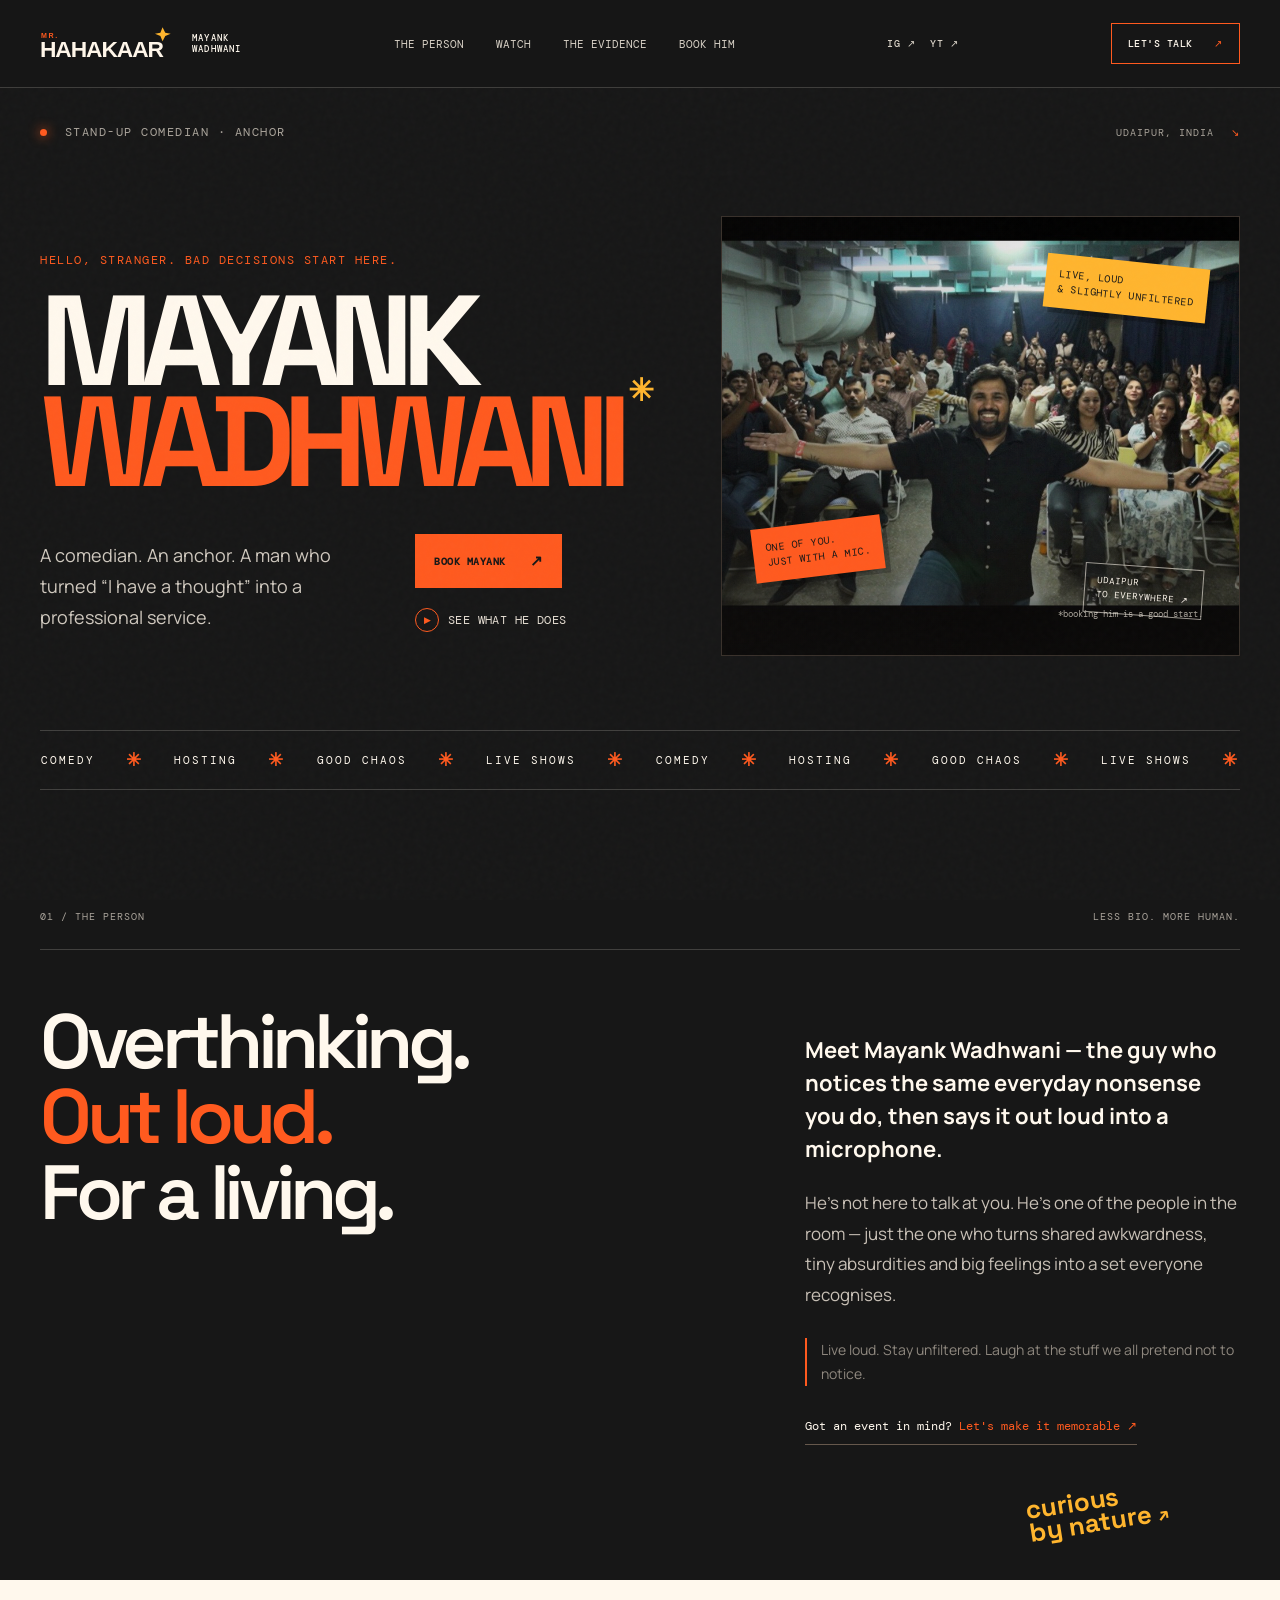
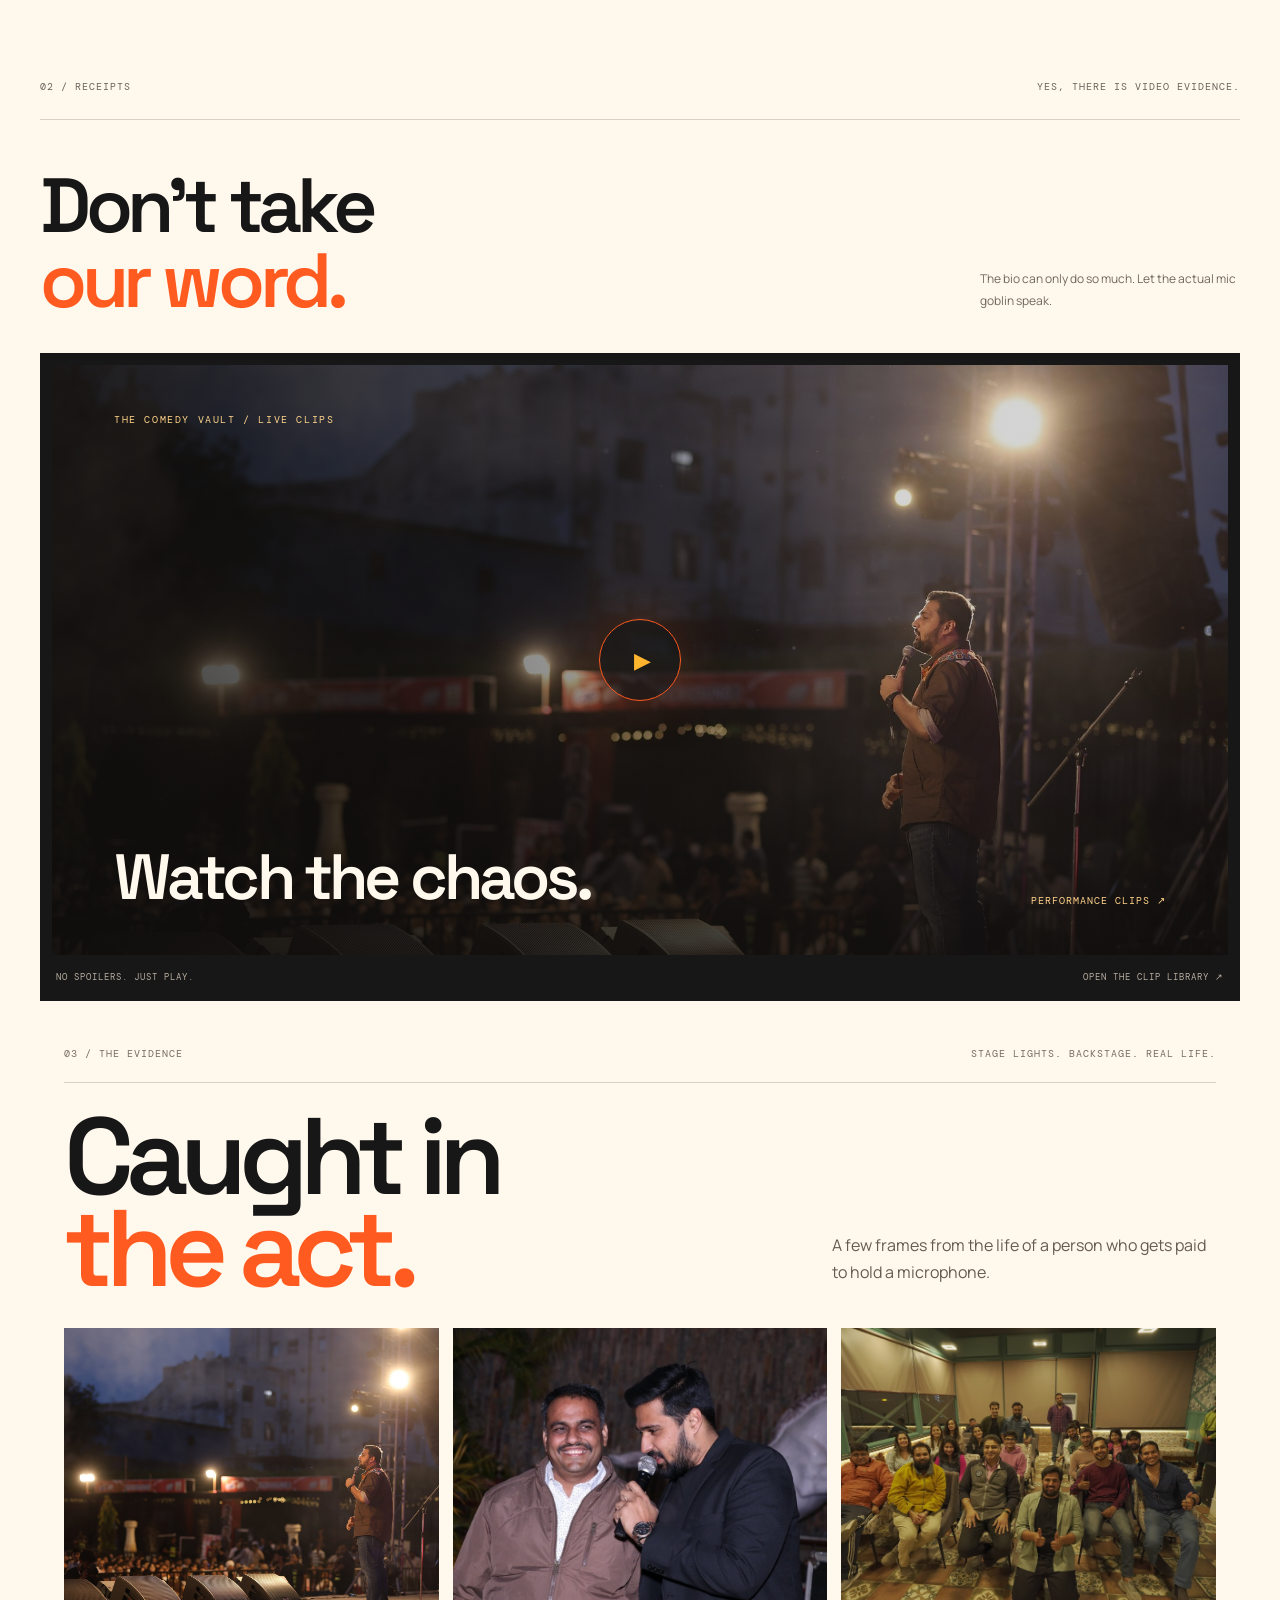
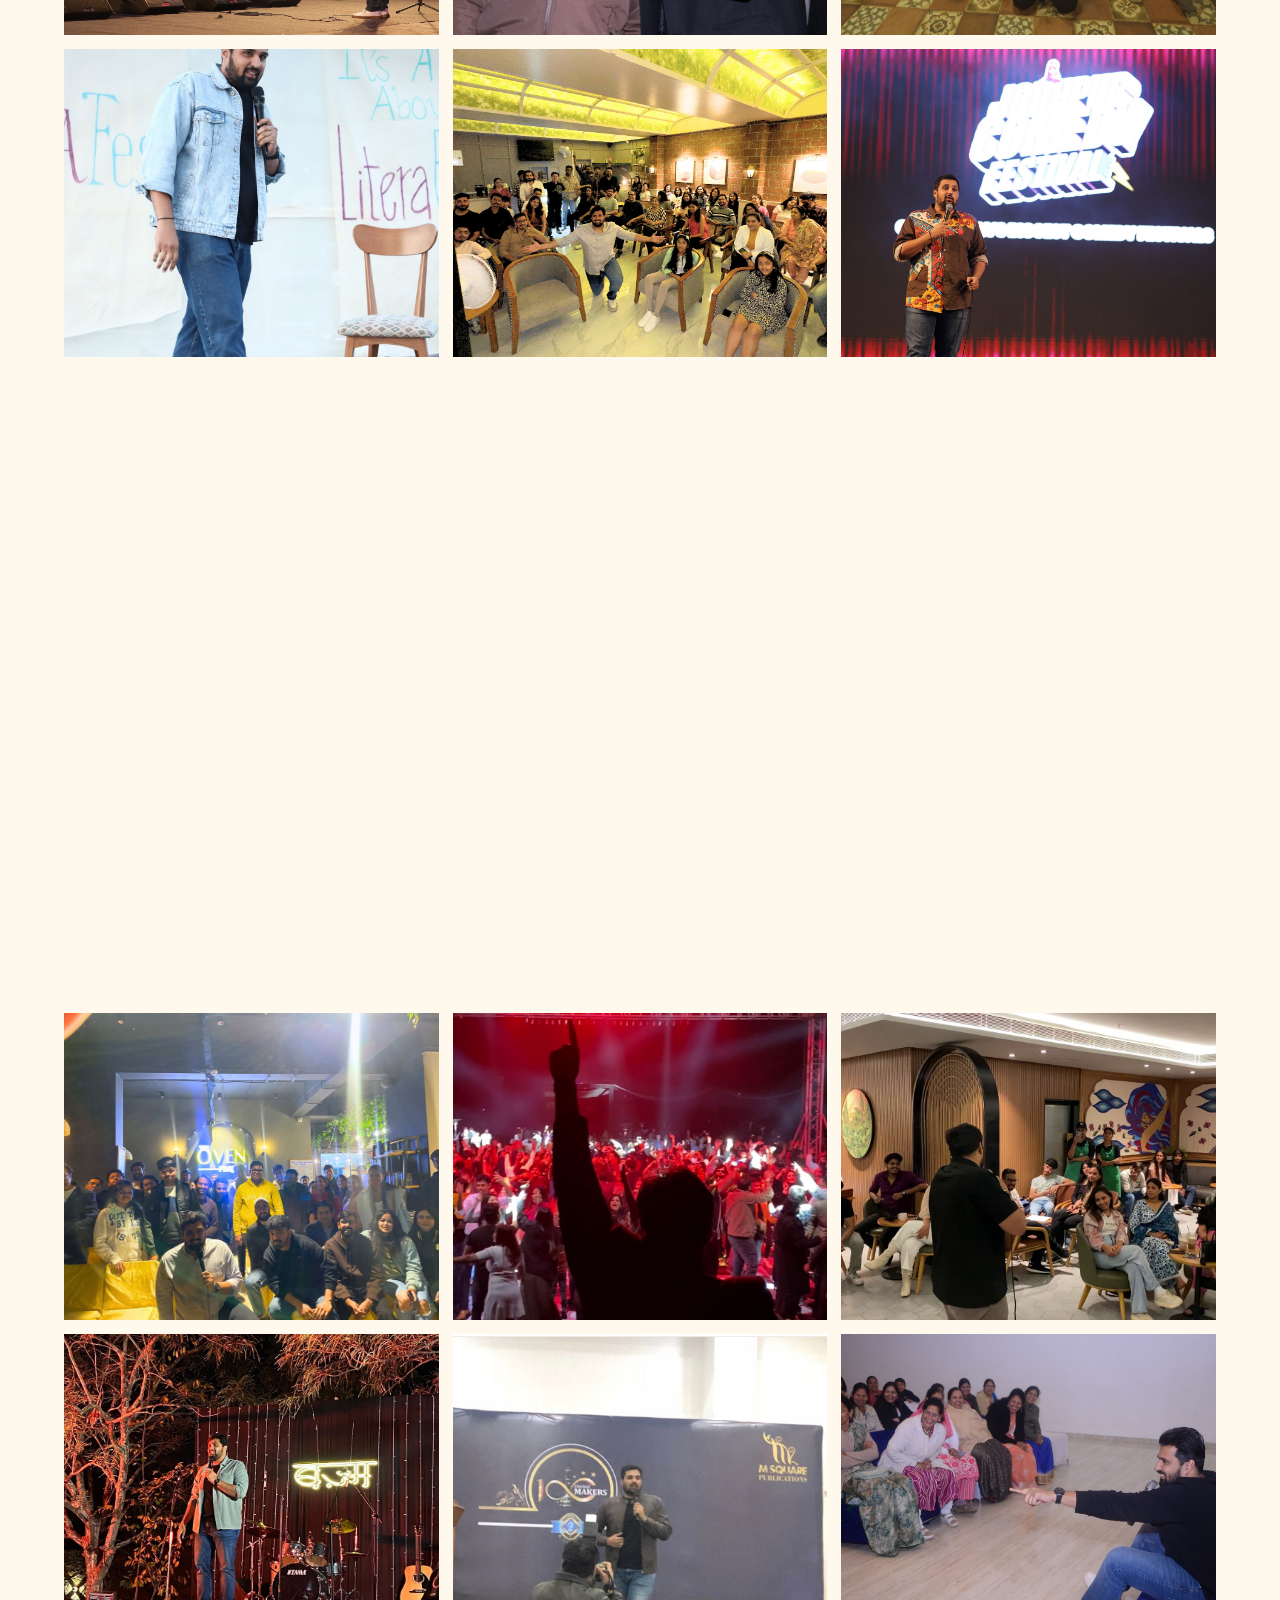
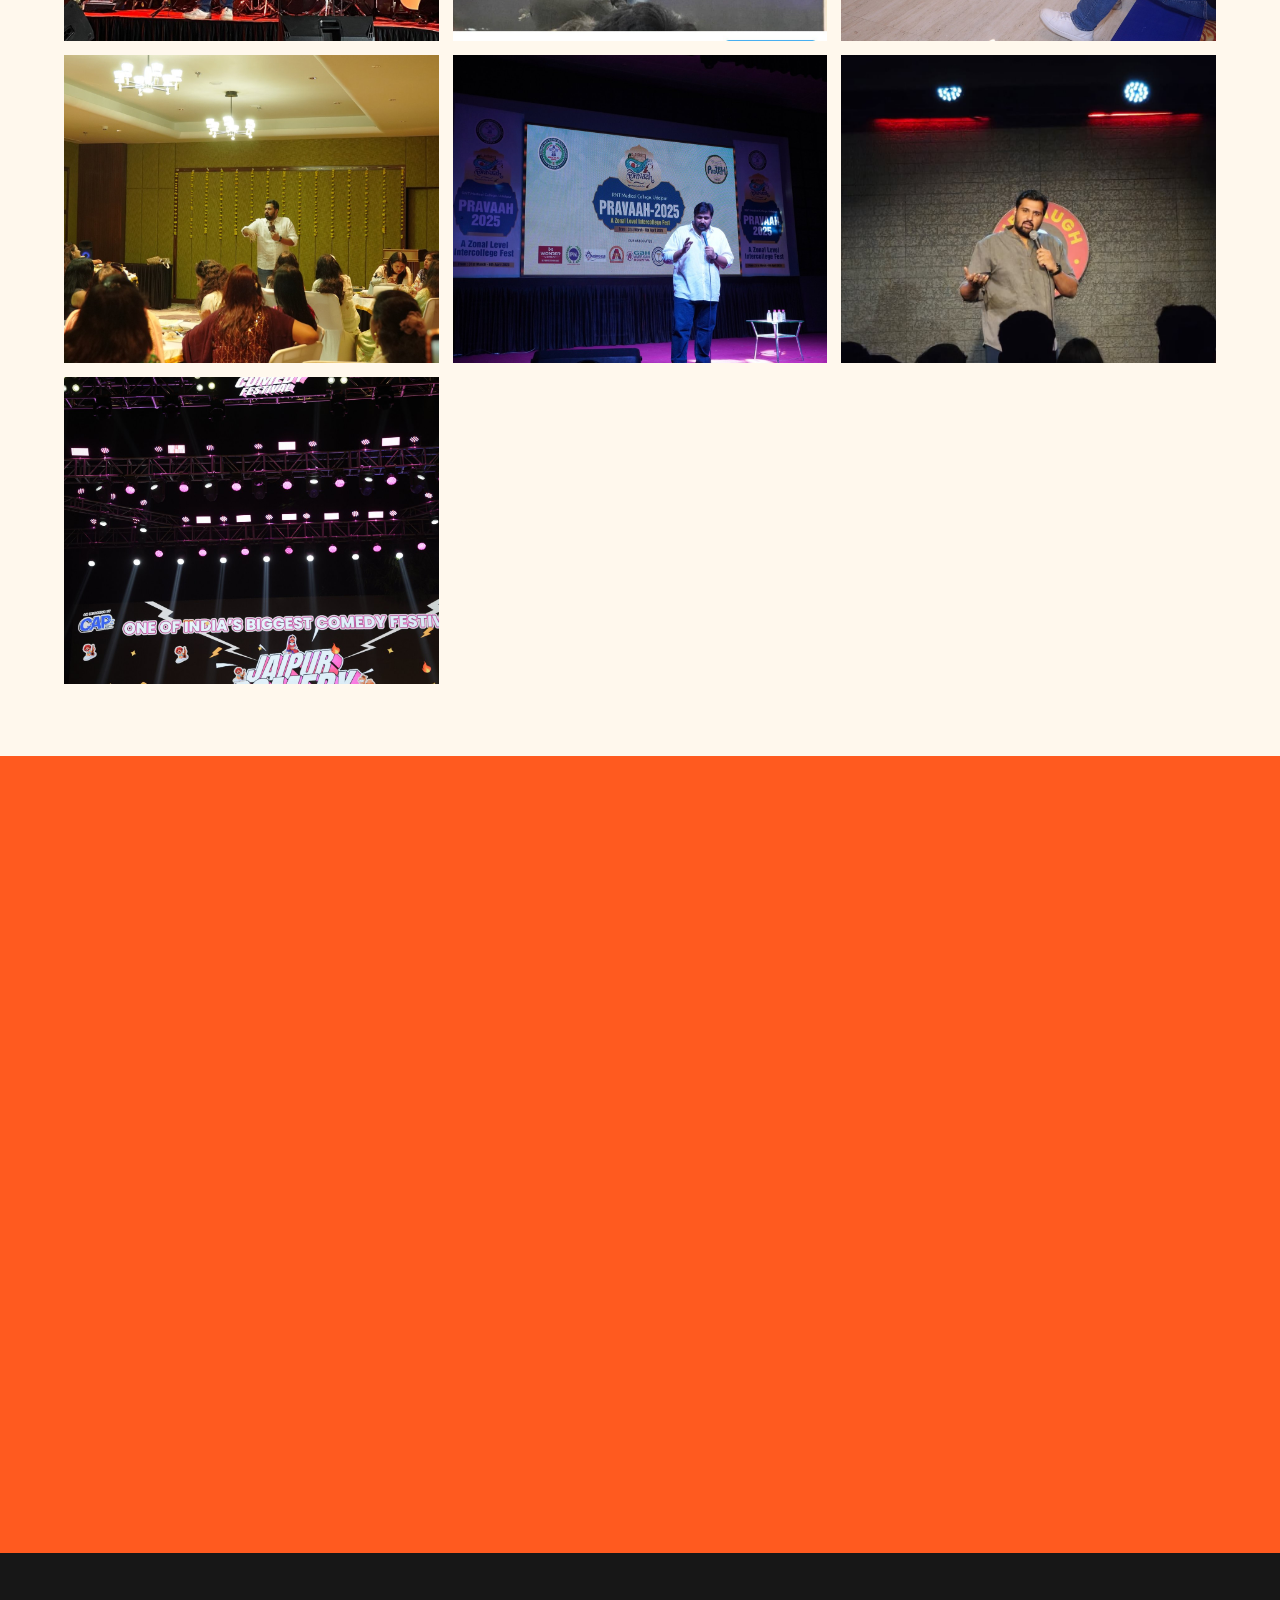
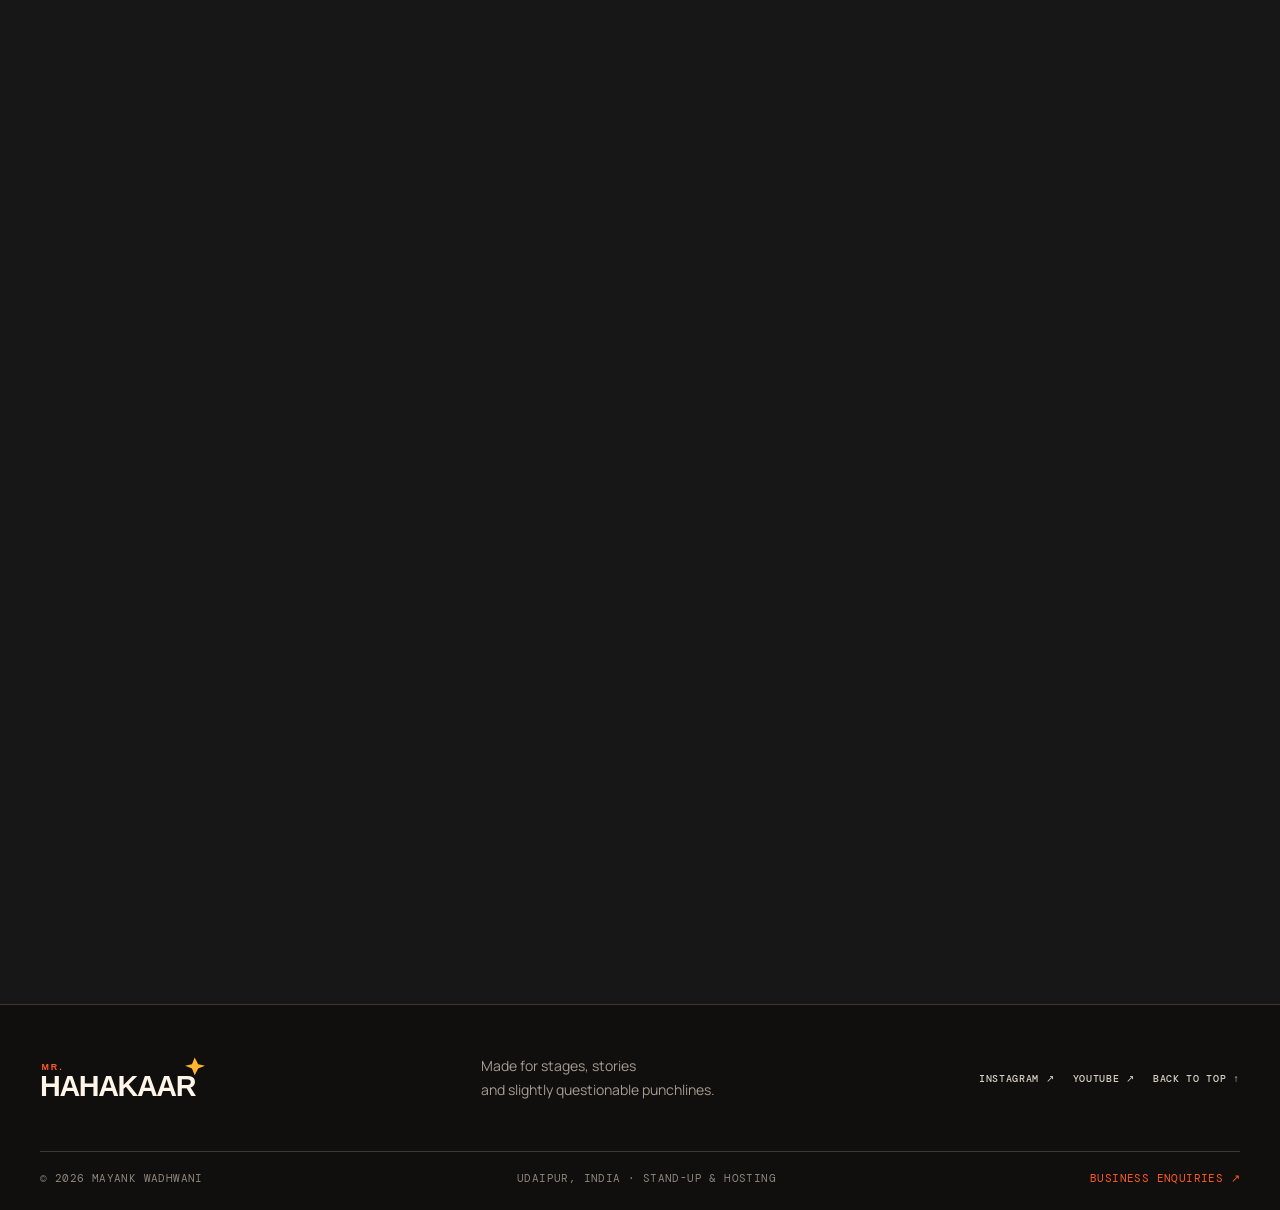
==== index.html @ 642fedb2 "Add files via upload" ====
<!doctype html>
<html lang="en">
<head>
  <meta charset="utf-8">
  <meta name="viewport" content="width=device-width, initial-scale=1">
  <meta name="theme-color" content="#171717">
  <meta name="description" content="Meet Mayank Wadhwani — stand-up comedian and anchor. Enquire about comedy shows, college festivals, corporate events and hosting.">
  <meta property="og:title" content="Mayank Wadhwani — Stand-up Comedian">
  <meta property="og:description" content="Your event. His mic. Everyone else's problem. Explore videos, photos and booking details.">
  <meta property="og:type" content="website">
  <title>Mayank Wadhwani — Stand-up Comedian & Anchor</title>
  <link rel="preconnect" href="https://fonts.googleapis.com">
  <link rel="preconnect" href="https://fonts.gstatic.com" crossorigin>
  <link href="https://fonts.googleapis.com/css2?family=DM+Mono:wght@400;500&family=Manrope:wght@400;500;600;700;800&family=Space+Grotesk:wght@400;500;600;700&display=swap" rel="stylesheet">
  <link rel="stylesheet" href="styles.css">
  <script src="script.js" defer></script>
</head>
<body>
  <div class="cursor-glow" aria-hidden="true"></div>
  <div class="cursor-dot" aria-hidden="true">✦</div>
  <div class="noise" aria-hidden="true"></div>

  <header class="site-header" id="top">
    <a class="wordmark" href="#top" aria-label="Mayank Wadhwani home">
      <img class="wordmark-logo" src="assets/images/mr-hahakaar-logo.svg" alt="Mr. Hahakaar">
      <span class="wordmark-text">MAYANK<br>WADHWANI</span>
    </a>
    <button class="menu-toggle" aria-label="Open navigation" aria-expanded="false">
      <span></span><span></span>
    </button>
    <nav class="main-nav" aria-label="Main navigation">
      <a href="#about">The person</a>
      <a href="#watch">Watch</a>
      <a href="#gallery">The evidence</a>
      <a href="#booking">Book him</a>
    </nav>
    <div class="header-socials" aria-label="Social media">
      <a href="https://www.instagram.com/mr.hahakaar/" target="_blank" rel="noopener noreferrer" aria-label="Instagram">IG ↗</a>
      <a href="https://www.youtube.com/@Mayank_Wadhwani" target="_blank" rel="noopener noreferrer" aria-label="YouTube">YT ↗</a>
    </div>
    <a class="header-cta magnetic" href="#contact">LET'S TALK <span>↗</span></a>
  </header>

  <main>
    <section class="hero section-shell" aria-labelledby="hero-title">
      <div class="hero-topline reveal">
        <span class="eyebrow"><span class="live-dot"></span> STAND-UP COMEDIAN · ANCHOR</span>
        <span class="hero-location">UDAIPUR, INDIA <span>↘</span></span>
      </div>
      <div class="hero-content">
        <div class="hero-copy">
          <p class="tiny-label reveal">HELLO, STRANGER. BAD DECISIONS START HERE.</p>
          <h1 id="hero-title" class="hero-title reveal">MAYANK<br><span>WADHWANI</span><i class="title-spark">✳</i></h1>
          <div class="hero-bottom reveal">
            <p class="hero-description">A comedian. An anchor. A man who turned “I have a thought” into a professional service.</p>
            <div class="hero-actions">
              <a class="button button-hot magnetic" href="#contact">BOOK MAYANK <span>↗</span></a>
              <a class="text-link" href="#watch"><span class="play-icon">▶</span> SEE WHAT HE DOES</a>
            </div>
          </div>
        </div>
        <div class="hero-art hero-photo" aria-label="Mayank performing live on stage">
          <img src="assets/images/mayank-crowd-moment.jpg" alt="Mayank engaging a live audience during a comedy performance" fetchpriority="high">
          <div class="photo-vignette"></div>
          <div class="hero-sticker sticker-top">LIVE, LOUD<br>& SLIGHTLY UNFILTERED</div>
          <div class="hero-sticker sticker-bottom">ONE OF YOU.<br>JUST WITH A MIC.</div>
          <span class="photo-stamp">UDAIPUR<br>TO EVERYWHERE ↗</span>
          <span class="asterisk-note">*booking him is a good start.</span>
        </div>
      </div>
      <div class="hero-ticker" aria-label="Comedy, hosting, events">
        <div class="ticker-track"><span>COMEDY</span><b>✳</b><span>HOSTING</span><b>✳</b><span>GOOD CHAOS</span><b>✳</b><span>LIVE SHOWS</span><b>✳</b><span>COMEDY</span><b>✳</b><span>HOSTING</span><b>✳</b><span>GOOD CHAOS</span><b>✳</b><span>LIVE SHOWS</span><b>✳</b></div>
      </div>
    </section>

    <section class="intro-section section-shell" id="about">
      <div class="section-index reveal"><span>01 / THE PERSON</span><span>LESS BIO. MORE HUMAN.</span></div>
      <div class="intro-grid">
        <h2 class="section-heading reveal">Overthinking.<br><span>Out loud.</span><br>For a living.</h2>
        <div class="intro-copy reveal">
          <p class="lead">Meet Mayank Wadhwani — the guy who notices the same everyday nonsense you do, then says it out loud into a microphone.</p>
          <p>He’s not here to talk at you. He’s one of the people in the room — just the one who turns shared awkwardness, tiny absurdities and big feelings into a set everyone recognises.</p>
          <p class="small-note">Live loud. Stay unfiltered. Laugh at the stuff we all pretend not to notice.</p>
          <a class="underline-link" href="#contact">Got an event in mind? <span>Let's make it memorable ↗</span></a>
        </div>
      </div>
      <div class="scribble" aria-hidden="true">curious<br>by nature <span>↗</span></div>
    </section>

    <section class="watch-section" id="watch">
      <div class="section-shell">
        <div class="section-index reveal"><span>02 / RECEIPTS</span><span>YES, THERE IS VIDEO EVIDENCE.</span></div>
        <div class="section-title-row reveal">
          <h2 class="section-heading">Don't take<br><span>our word.</span></h2>
          <p>The bio can only do so much. Let the actual mic goblin speak.</p>
        </div>
        <div class="video-feature reveal">
          <a class="video-vault-card" href="https://drive.google.com/drive/folders/1--DTYqfQgn0BJ0qN0fbSWjNixkakN4hB" target="_blank" rel="noopener noreferrer" aria-label="Open Mayank Wadhwani's performance videos">
            <img src="assets/images/mayank-live-stage-01.jpg" alt="Mayank performing live with a microphone" loading="lazy">
            <span class="video-vault-shade"></span>
            <span class="video-vault-kicker">THE COMEDY VAULT / LIVE CLIPS</span>
            <span class="video-vault-play" aria-hidden="true">▶</span>
            <span class="video-vault-bottom"><strong>Watch the chaos.</strong><span>PERFORMANCE CLIPS ↗</span></span>
          </a>
          <div class="video-caption"><span>NO SPOILERS. JUST PLAY.</span><span>OPEN THE CLIP LIBRARY ↗</span></div>
        </div>
      </div>
    </section>

    <section class="gallery-section section-shell" id="gallery">
      <div class="section-index reveal"><span>03 / THE EVIDENCE</span><span>STAGE LIGHTS. BACKSTAGE. REAL LIFE.</span></div>
      <div class="section-title-row reveal">
        <h2 class="section-heading">Caught in<br><span>the act.</span></h2>
        <p>A few frames from the life of a person who gets paid to hold a microphone.</p>
      </div>
      <div class="gallery-grid" id="gallery-grid">
        <button class="gallery-card gallery-card-large reveal" data-category="stage" data-image="assets/images/mayank-live-stage-01.jpg" data-caption="Mayank Wadhwani performing live">
          <img src="assets/images/mayank-live-stage-01.jpg" alt="Mayank performing live on stage" loading="lazy"><span class="gallery-overlay"><b>01</b><span>THE STAGE IS HOME ↗</span></span>
        </button>
        <button class="gallery-card reveal" data-category="behind" data-image="assets/images/mayank-backstage.jpg" data-caption="A backstage moment">
          <img src="assets/images/mayank-backstage.jpg" alt="Mayank in a backstage moment" loading="lazy"><span class="gallery-overlay"><b>02</b><span>BEHIND THE MIC ↗</span></span>
        </button>
        <button class="gallery-card reveal" data-category="events" data-image="assets/images/mayank-sold-out-room.jpg" data-caption="Mayank with a live audience">
          <img src="assets/images/mayank-sold-out-room.jpg" alt="Mayank with an audience at a live event" loading="lazy"><span class="gallery-overlay"><b>03</b><span>THE PEOPLE CAME ↗</span></span>
        </button>
        <button class="gallery-card reveal" data-category="stage" data-image="assets/images/mayank-festival-stage.jpg" data-caption="A festival stage moment">
          <img src="assets/images/mayank-festival-stage.jpg" alt="Comedy festival stage" loading="lazy"><span class="gallery-overlay"><b>04</b><span>FESTIVAL MODE ↗</span></span>
        </button>
        <button class="gallery-card reveal" data-category="events" data-image="assets/images/mayank-event-crowd.jpg" data-caption="A live comedy event">
          <img src="assets/images/mayank-event-crowd.jpg" alt="Audience at a live comedy event" loading="lazy"><span class="gallery-overlay"><b>05</b><span>ROOM FULL OF STORIES ↗</span></span>
        </button>
        <button class="gallery-card reveal" data-category="stage" data-image="assets/images/mayank-festival-performance.jpg" data-caption="Mayank on a festival stage">
          <img src="assets/images/mayank-festival-performance.jpg" alt="Mayank performing at a festival" loading="lazy"><span class="gallery-overlay"><b>06</b><span>MIC CHECK ↗</span></span>
        </button>
        <button class="gallery-card reveal" data-category="behind" data-image="assets/images/mayank-audience-set.jpg" data-caption="Mayank during a close-up set">
          <img src="assets/images/mayank-audience-set.jpg" alt="Mayank performing during a close-up set" loading="lazy"><span class="gallery-overlay"><b>07</b><span>NO NOTES. JUST JOKES. ↗</span></span>
        </button>
        <button class="gallery-card reveal" data-category="events" data-image="assets/images/mayank-stage-wide.jpg" data-caption="An outdoor live show">
          <img src="assets/images/mayank-stage-wide.jpg" alt="Outdoor stage during a live show" loading="lazy"><span class="gallery-overlay"><b>08</b><span>UDAIPUR, REPRESENT ↗</span></span>
        </button>
        <button class="gallery-card reveal" data-category="events" data-image="assets/images/mayank-crowd-moment.jpg" data-caption="A crowd moment from a live event">
          <img src="assets/images/mayank-crowd-moment.jpg" alt="Audience during a live event" loading="lazy"><span class="gallery-overlay"><b>09</b><span>THE CROWD HAS ENTERED ↗</span></span>
        </button>
        <button class="gallery-card reveal" data-category="stage" data-image="assets/images/mayank-live-audience.jpg" data-caption="A live comedy audience">
          <img src="assets/images/mayank-live-audience.jpg" alt="Live comedy audience" loading="lazy"><span class="gallery-overlay"><b>10</b><span>LIVE AND LOUD ↗</span></span>
        </button>
        <button class="gallery-card reveal" data-category="stage" data-image="assets/images/mayank-hosting.jpg" data-caption="Mayank holding the microphone at an event">
          <img src="assets/images/mayank-hosting.jpg" alt="Mayank holding a microphone at an event" loading="lazy"><span class="gallery-overlay"><b>11</b><span>MIC DUTY ↗</span></span>
        </button>
        <button class="gallery-card reveal" data-category="behind" data-image="assets/images/mayank-event-photo.jpg" data-caption="A moment from an event">
          <img src="assets/images/mayank-event-photo.jpg" alt="Mayank at an event" loading="lazy"><span class="gallery-overlay"><b>12</b><span>OFFSTAGE, BRIEFLY ↗</span></span>
        </button>
        <button class="gallery-card reveal" data-category="events" data-image="assets/images/mayank-audience-laughs.jpg" data-caption="An audience at a live show">
          <img src="assets/images/mayank-audience-laughs.jpg" alt="Audience enjoying a live event" loading="lazy"><span class="gallery-overlay"><b>13</b><span>THE ROOM WAS READY ↗</span></span>
        </button>
        <button class="gallery-card reveal" data-category="stage" data-image="assets/images/mayank-stage-lights.jpg" data-caption="A stage lit for a live performance">
          <img src="assets/images/mayank-stage-lights.jpg" alt="Live stage lights" loading="lazy"><span class="gallery-overlay"><b>14</b><span>LIGHTS. MIC. MAYANK. ↗</span></span>
        </button>
        <button class="gallery-card reveal" data-category="events" data-image="assets/images/mayank-cafe-show.jpg" data-caption="A comedy show in a cafe">
          <img src="assets/images/mayank-cafe-show.jpg" alt="A cafe comedy show" loading="lazy"><span class="gallery-overlay"><b>15</b><span>SMALL ROOM. BIG ENERGY. ↗</span></span>
        </button>
        <button class="gallery-card reveal" data-category="stage" data-image="assets/images/mayank-outdoor-show.jpg" data-caption="An outdoor comedy performance">
          <img src="assets/images/mayank-outdoor-show.jpg" alt="Outdoor live show" loading="lazy"><span class="gallery-overlay"><b>16</b><span>TAKE IT OUTSIDE ↗</span></span>
        </button>
        <button class="gallery-card reveal" data-category="behind" data-image="assets/images/mayank-event-host.jpg" data-caption="Mayank hosting an event">
          <img src="assets/images/mayank-event-host.jpg" alt="Mayank hosting an event" loading="lazy"><span class="gallery-overlay"><b>17</b><span>HOST MODE: ON ↗</span></span>
        </button>
        <button class="gallery-card reveal" data-category="stage" data-image="assets/images/mayank-closeup-set.jpg" data-caption="Mayank performing a close-up set">
          <img src="assets/images/mayank-closeup-set.jpg" alt="Mayank performing close up" loading="lazy"><span class="gallery-overlay"><b>18</b><span>UP CLOSE & UNFILTERED ↗</span></span>
        </button>
        <button class="gallery-card reveal" data-category="events" data-image="assets/images/mayank-audience-room.jpg" data-caption="A packed event room">
          <img src="assets/images/mayank-audience-room.jpg" alt="Audience at a live event" loading="lazy"><span class="gallery-overlay"><b>19</b><span>THE CROWD HAS ENTERED ↗</span></span>
        </button>
        <button class="gallery-card reveal" data-category="stage" data-image="assets/images/mayank-festival-lights.jpg" data-caption="A festival stage with lights">
          <img src="assets/images/mayank-festival-lights.jpg" alt="Festival stage" loading="lazy"><span class="gallery-overlay"><b>20</b><span>FESTIVAL BRAIN ↗</span></span>
        </button>
        <button class="gallery-card reveal" data-category="stage" data-image="assets/images/mayank-stage-portrait.jpg" data-caption="Mayank on stage">
          <img src="assets/images/mayank-stage-portrait.jpg" alt="Mayank performing on stage" loading="lazy"><span class="gallery-overlay"><b>21</b><span>MIC CHECK, AGAIN ↗</span></span>
        </button>
        <button class="gallery-card reveal" data-category="stage" data-image="assets/images/mayank-festival-portrait.jpg" data-caption="Mayank at a festival performance">
          <img src="assets/images/mayank-festival-portrait.jpg" alt="Mayank at a festival" loading="lazy"><span class="gallery-overlay"><b>22</b><span>ONE MORE FOR THE ROAD ↗</span></span>
        </button>
      </div>
    </section>

    <section class="booking-section" id="booking">
      <div class="section-shell booking-inner">
        <div class="section-index reveal"><span>04 / YOUR EVENT</span><span>YOU BRING THE PEOPLE. HE'LL BRING THE MIC.</span></div>
        <div class="booking-heading-wrap">
          <h2 class="booking-heading reveal">SO, WHAT'S<br>THE <span>OCCASION?</span></h2>
          <p class="booking-aside reveal">Budget ho ya sapne, kabhi chhote mat rakho. Bas event ka vibe sahi hona chahiye.</p>
        </div>
        <div class="booking-grid">
          <a class="booking-card reveal" href="#contact" data-event="Corporate event"><span class="booking-number">01</span><h3>Corporate<br>events</h3><span class="card-arrow">↗</span><p>Team nights, annual days and rooms full of people who need a break from spreadsheets.</p></a>
          <a class="booking-card reveal" href="#contact" data-event="College festival"><span class="booking-number">02</span><h3>College<br>festivals</h3><span class="card-arrow">↗</span><p>Big energy, live crowds and stories that might make it into the group chat.</p></a>
          <a class="booking-card reveal" href="#contact" data-event="Comedy show / venue"><span class="booking-number">03</span><h3>Comedy shows<br>& venues</h3><span class="card-arrow">↗</span><p>Clubs, ticketed shows and stages ready for a live set.</p></a>
          <a class="booking-card reveal" href="#contact" data-event="Festival / cultural event hosting"><span class="booking-number">04</span><h3>Hosting<br>& anchoring</h3><span class="card-arrow">↗</span><p>Selective by design: college festivals, cultural nights and events with a pulse. Weddings? Usually here for the after-party comedy set, not all-night hosting.</p></a>
        </div>
      </div>
    </section>

    <section class="contact-section section-shell" id="contact">
      <div class="section-index reveal"><span>05 / MAKE IT HAPPEN</span><span>THE BUSINESS END OF THE JOKE.</span></div>
      <div class="contact-layout">
        <div class="contact-copy reveal">
          <p class="eyebrow">HAVE A STAGE IN MIND?</p>
          <h2 class="contact-heading">LET'S MAKE<br><span>SOME NOISE.</span></h2>
          <p>Tell us what you're planning. We'll take it from there — preferably with fewer email chains than necessary.</p>
          <a class="contact-email" href="mailto:business.mayankwadhwani@gmail.com">business.mayankwadhwani@gmail.com <span>↗</span></a>
          <a class="button button-hot whatsapp-link magnetic" href="https://wa.me/918079028032?text=Hi%21%20I%27d%20like%20to%20connect%20with%20Mayank%27s%20manager%20regarding%20an%20event." target="_blank" rel="noopener noreferrer">CONNECT WITH MANAGER <span>↗</span></a>
        </div>
        <form class="booking-form reveal" id="booking-form">
          <p class="form-heading">THE QUICK DETAILS</p>
          <label>Your name<input name="name" type="text" placeholder="What should we call you?" required></label>
          <label>Event / organisation<input name="event" type="text" placeholder="The big plan" required></label>
          <div class="form-row">
            <label>Event type<select name="type" required><option value="">Choose one</option><option>Corporate event</option><option>College festival</option><option>Comedy show / venue</option><option>Private event comedy set</option><option>Festival / cultural event hosting</option><option>Wedding after-party comedy set (not hosting)</option><option>Brand collaboration</option><option>Other</option></select></label>
            <label>Event city<input name="city" type="text" placeholder="Where's it happening?"></label>
          </div>
          <div class="form-row">
            <label>Event date<input name="date" type="date"></label>
            <label>Your email<input name="email" type="email" placeholder="you@example.com" required></label>
          </div>
          <label>Anything else?<textarea name="details" rows="3" placeholder="Crowd size, vibe, details…"></textarea></label>
          <button class="button button-dark" type="submit">SEND ENQUIRY VIA WHATSAPP <span>↗</span></button>
          <p class="form-disclaimer">This form prepares your enquiry in WhatsApp. Review it there and press send to contact Mayank’s manager.</p>
          <p class="form-status" id="form-status" role="status" aria-live="polite"></p>
        </form>
      </div>
    </section>
  </main>

  <footer class="site-footer">
    <div class="footer-top"><a class="footer-logo" href="#top" aria-label="Mr. Hahakaar home"><img src="assets/images/mr-hahakaar-logo.svg" alt="Mr. Hahakaar"></a><p>Made for stages, stories<br>and slightly questionable punchlines.</p><div class="footer-socials"><a href="https://www.instagram.com/mr.hahakaar/" target="_blank" rel="noopener noreferrer">INSTAGRAM ↗</a><a href="https://www.youtube.com/@Mayank_Wadhwani" target="_blank" rel="noopener noreferrer">YOUTUBE ↗</a><a class="back-top" href="#top">BACK TO TOP ↑</a></div></div>
    <div class="footer-bottom"><span>© <span id="year"></span> MAYANK WADHWANI</span><span>UDAIPUR, INDIA · STAND-UP & HOSTING</span><a href="mailto:business.mayankwadhwani@gmail.com">BUSINESS ENQUIRIES ↗</a></div>
  </footer>

  <div class="lightbox" id="lightbox" aria-hidden="true">
    <button class="lightbox-close" aria-label="Close image">×</button>
    <button class="lightbox-prev" aria-label="Previous image">←</button>
    <figure><img src="" alt=""><figcaption></figcaption></figure>
    <button class="lightbox-next" aria-label="Next image">→</button>
  </div>
</body>
</html>
---- styles.css ----
@import url('https://fonts.googleapis.com/css2?family=DM+Mono:wght@400;500&family=Manrope:wght@400;500;600;700;800&family=Space+Grotesk:wght@400;500;600;700&display=swap');
:root{--ink:#171717;--paper:#fff8ed;--orange:#ff5a1f;--yellow:#ffb52e;--red:#d92d20;--muted:#aaa49b;--line:rgba(255,248,237,.18);--display:"Space Grotesk",sans-serif;--body:"Manrope",sans-serif;--mono:"DM Mono",monospace}
*{box-sizing:border-box}html{scroll-behavior:smooth;scroll-padding-top:92px}body{margin:0;background:var(--ink);color:var(--paper);font-family:var(--body);overflow-x:hidden}body.menu-open{overflow:hidden}a{color:inherit;text-decoration:none}button,input,select,textarea{font:inherit}button,a{-webkit-tap-highlight-color:transparent}button{color:inherit}.noise{position:fixed;inset:0;pointer-events:none;z-index:20;opacity:.035;background-image:url("data:image/svg+xml,%3Csvg viewBox='0 0 180 180' xmlns='http://www.w3.org/2000/svg'%3E%3Cfilter id='n'%3E%3CfeTurbulence type='fractalNoise' baseFrequency='.9' numOctaves='3' stitchTiles='stitch'/%3E%3C/filter%3E%3Crect width='100%25' height='100%25' filter='url(%23n)' opacity='.65'/%3E%3C/svg%3E")}.cursor-glow{position:fixed;z-index:50;pointer-events:none;width:22px;height:22px;left:-50px;top:-50px;border-radius:50%;background:radial-gradient(circle,var(--yellow),var(--orange) 40%,transparent 72%);filter:blur(2px);mix-blend-mode:screen;opacity:.9;transform:translate(-50%,-50%)}.cursor-dot{position:fixed;z-index:51;pointer-events:none;left:-50px;top:-50px;font-size:16px;color:var(--yellow);text-shadow:0 0 10px var(--orange);transform:translate(-50%,-50%)}.section-shell{width:min(1240px,calc(100% - 80px));margin-inline:auto}.site-header{height:88px;display:flex;align-items:center;justify-content:space-between;padding:0 40px;border-bottom:1px solid var(--line);position:sticky;top:0;z-index:30;background:rgba(23,23,23,.9);backdrop-filter:blur(16px)}.wordmark{display:flex;gap:10px;align-items:center}.wordmark-icon{font:700 25px var(--display);letter-spacing:-2px}.wordmark-icon span,.footer-logo span{color:var(--orange)}.wordmark-text{font:500 9px/1.2 var(--mono);letter-spacing:1.2px}.main-nav{display:flex;gap:32px}.main-nav a{font:11px var(--mono);text-transform:uppercase;color:#d7d0c5;transition:color .2s}.main-nav a:hover{color:var(--orange)}.header-cta{font:500 10px var(--mono);letter-spacing:.5px;padding:13px 16px;border:1px solid var(--orange);transition:background .2s,color .2s}.header-cta:hover{background:var(--orange);color:#171717}.header-cta span{margin-left:15px;color:var(--orange)}.header-cta:hover span{color:inherit}.menu-toggle{display:none;background:none;border:0}.hero{padding-top:36px;position:relative}.hero-topline,.section-index{display:flex;justify-content:space-between;align-items:center;font:10px var(--mono);letter-spacing:1px;color:#aaa49b}.eyebrow{font:10px var(--mono);letter-spacing:1.5px}.live-dot{display:inline-block;width:7px;height:7px;border-radius:50%;background:var(--orange);margin-right:9px;box-shadow:0 0 12px var(--orange)}.hero-location span{color:var(--orange);margin-left:10px}.hero-content{min-height:590px;display:grid;grid-template-columns:1.12fr .88fr;align-items:center;gap:20px;padding:50px 0 48px}.tiny-label{font:10px var(--mono);letter-spacing:1.5px;color:var(--orange);margin-bottom:22px}.hero-title{font:700 clamp(68px,10vw,150px)/.79 var(--display);letter-spacing:-.095em;margin:0;position:relative;z-index:2}.hero-title>span{color:var(--orange)}.title-spark{font-size:.24em;font-style:normal;color:var(--yellow);vertical-align:top;display:inline-block;transform:translate(8px,-12px);animation:spin 14s linear infinite}.hero-bottom{margin-top:42px;display:flex;align-items:flex-end;gap:35px}.hero-description{max-width:240px;font-size:14px;line-height:1.65;color:#d0c9bf;margin:0}.hero-actions{display:flex;flex-direction:column;gap:20px;align-items:flex-start}.button{display:inline-flex;align-items:center;justify-content:space-between;gap:24px;border:0;padding:17px 19px;font:600 10px var(--mono);letter-spacing:.5px;cursor:pointer;transition:transform .25s,background .25s,color .25s}.button span{font-size:15px}.button-hot{background:var(--orange);color:#171717}.button-hot:hover{background:var(--yellow);transform:translateY(-3px)}.text-link{font:10px var(--mono);letter-spacing:.4px;display:flex;align-items:center;gap:9px;color:#e7dfd4}.play-icon{font-size:9px;color:var(--orange);border:1px solid var(--orange);border-radius:50%;width:24px;height:24px;display:grid;place-items:center;padding-left:2px}.hero-art{height:440px;position:relative;overflow:hidden;background:radial-gradient(ellipse at 51% 30%,rgba(255,90,31,.15),transparent 40%),linear-gradient(145deg,#27221e,#161616 70%);border:1px solid #39312b}.stage-halo{position:absolute;width:70%;height:115%;top:-38%;left:15%;background:linear-gradient(180deg,rgba(255,181,46,.22),rgba(255,90,31,.02) 66%,transparent);clip-path:polygon(38% 0,62% 0,100% 100%,0 100%);filter:blur(8px)}.stage-ring{position:absolute;border:1px solid rgba(255,181,46,.28);border-radius:50%;width:68%;aspect-ratio:1;left:16%;top:15%;transform:rotate(-23deg)}.ring-two{width:83%;left:8%;top:9%;border-color:rgba(255,90,31,.18);transform:rotate(22deg)}.stage-floor{position:absolute;bottom:16%;left:9%;width:82%;height:1px;background:linear-gradient(90deg,transparent,var(--orange),transparent);box-shadow:0 0 35px 8px rgba(255,90,31,.12)}.mic-illustration{position:absolute;left:50%;top:28%;width:70px;height:210px;transform:translateX(-50%)}.mic-head{position:absolute;top:0;left:18px;width:34px;height:63px;border-radius:18px;background:linear-gradient(90deg,#6c6358,#f5d9a5 45%,#6a5440);border:2px solid #f1c982;box-shadow:0 0 24px rgba(255,181,46,.3)}.mic-head:before{content:"";position:absolute;inset:8px 5px;border-radius:12px;border:1px solid rgba(23,23,23,.5);background:repeating-linear-gradient(0deg,transparent 0 4px,rgba(23,23,23,.5) 4px 5px)}.mic-body{position:absolute;left:31px;top:60px;width:8px;height:23px;background:#d7a75f}.mic-stand{position:absolute;top:82px;left:34px;width:2px;height:113px;background:linear-gradient(90deg,#706153,#f3c77d,#5b4d40)}.mic-base{position:absolute;top:192px;left:13px;width:44px;height:4px;background:#e3b96e;transform:rotate(-10deg);border-radius:50%}.hero-sticker{position:absolute;font:10px/1.5 var(--mono);letter-spacing:.5px;padding:12px 13px;background:var(--yellow);color:#171717;transform:rotate(-7deg)}.sticker-top{top:18%;right:8%}.sticker-bottom{bottom:19%;left:7%;background:var(--orange);transform:rotate(6deg)}.asterisk-note{position:absolute;bottom:8%;right:7%;font:9px var(--mono);color:#aaa49b}.hero-ticker{overflow:hidden;border-block:1px solid var(--line);margin-bottom:0;padding:17px 0}.ticker-track{display:flex;align-items:center;justify-content:space-around;gap:30px;min-width:850px;animation:ticker 28s linear infinite;font:11px var(--mono);letter-spacing:2px}.ticker-track b{color:var(--orange);font-size:18px}.intro-section{padding-top:120px;padding-bottom:135px;position:relative}.section-index{padding-bottom:26px;border-bottom:1px solid var(--line)}.intro-grid{display:grid;grid-template-columns:1fr .7fr;gap:12%;padding-top:54px}.section-heading{font:600 clamp(42px,6vw,82px)/.98 var(--display);letter-spacing:-.07em;margin:0}.section-heading span{color:var(--orange)}.intro-copy{padding-top:8px;max-width:460px}.intro-copy p{font-size:14px;line-height:1.85;color:#c8c0b6}.intro-copy .lead{font-size:19px;line-height:1.5;color:var(--paper);font-weight:700}.intro-copy .small-note{font-size:11px;color:#8f887f;border-left:2px solid var(--orange);padding-left:14px;margin-top:28px}.underline-link{display:inline-block;font:11px var(--mono);margin-top:18px;border-bottom:1px solid #66584c;padding-bottom:10px}.underline-link span{color:var(--orange)}.scribble{position:absolute;right:6%;bottom:45px;font:700 26px/.9 var(--display);color:var(--yellow);transform:rotate(-9deg)}.scribble span{font-size:18px}.watch-section{background:var(--paper);color:var(--ink);padding:100px 0 110px}.watch-section .section-index,.gallery-section .section-index{color:#69635d;border-color:#d9d0c3}.section-title-row{display:flex;justify-content:space-between;align-items:flex-end;gap:30px;padding:48px 0 35px}.section-title-row .section-heading span{color:var(--orange)}.section-title-row>p{max-width:260px;font-size:12px;line-height:1.8;color:#70685f;margin:0 0 7px}.video-feature{background:#171717;padding:12px}.video-screen{height:clamp(260px,48vw,610px);position:relative;background:radial-gradient(ellipse at 50% 35%,#4d2618,#171717 60%);overflow:hidden}.video-screen video{width:100%;height:100%;object-fit:cover;position:relative;z-index:1}.video-empty-overlay{position:absolute;inset:0;display:flex;flex-direction:column;align-items:center;justify-content:center;text-align:center;z-index:2;pointer-events:none;background:radial-gradient(ellipse at center,rgba(255,90,31,.13),transparent 45%)}.play-large{width:68px;height:68px;border-radius:50%;border:1px solid var(--orange);color:var(--yellow);display:grid;place-items:center;padding-left:4px;margin-bottom:20px;font-size:18px;box-shadow:0 0 50px rgba(255,90,31,.15)}.video-empty-overlay p{font:11px var(--mono);letter-spacing:1.5px}.video-empty-overlay span{font-size:10px;color:#b7ada2}.video-screen.has-video .video-empty-overlay{display:none}.video-caption{display:flex;justify-content:space-between;color:#b8aea2;font:9px var(--mono);letter-spacing:1px;padding:16px 4px 6px}.video-note{display:flex;gap:17px;align-items:flex-start;margin-top:26px;max-width:550px}.note-star{color:var(--orange);font-size:22px}.video-note p{font-size:11px;line-height:1.8;color:#5f5952;margin:0}.video-note code{background:#e8dfd2;padding:2px 4px}.gallery-section{padding-top:110px;padding-bottom:130px;color:var(--ink);background:var(--paper)}.gallery-section .section-title-row{padding-top:50px}.gallery-filters{display:flex;gap:9px;flex-wrap:wrap;margin:5px 0 25px}.filter-button{background:transparent;border:1px solid #cfc5b8;color:#645d55;padding:10px 13px;font:9px var(--mono);letter-spacing:.5px;cursor:pointer;transition:all .2s}.filter-button:hover,.filter-button.active{background:var(--ink);border-color:var(--ink);color:var(--paper)}.gallery-grid{display:grid;grid-template-columns:1.15fr 1fr 1fr;grid-auto-rows:245px;gap:13px}.gallery-card{position:relative;border:0;padding:0;background:#e8ded0;overflow:hidden;cursor:pointer;text-align:left;min-width:0}.gallery-card-large{grid-row:span 2}.gallery-card img{width:100%;height:100%;object-fit:cover;display:block;transition:transform .5s cubic-bezier(.2,.7,.2,1),filter .4s}.gallery-card:hover img{transform:scale(1.045);filter:brightness(.72)}.gallery-overlay{position:absolute;inset:0;display:flex;align-items:flex-end;justify-content:space-between;padding:17px;color:white;opacity:0;transition:opacity .3s;background:linear-gradient(transparent,rgba(0,0,0,.45))}.gallery-card:hover .gallery-overlay,.gallery-card:focus-visible .gallery-overlay{opacity:1}.gallery-overlay b{font:11px var(--mono)}.gallery-overlay span{font:9px var(--mono);letter-spacing:1px}.gallery-footnote{font-size:10px;color:#82786d;margin-top:18px}.booking-section{background:var(--orange);color:var(--ink);padding:100px 0 115px}.booking-section .section-index{border-color:rgba(23,23,23,.25);color:#512214}.booking-heading-wrap{display:flex;justify-content:space-between;align-items:flex-end;padding:52px 0 44px}.booking-heading{font:700 clamp(48px,8vw,108px)/.83 var(--display);letter-spacing:-.09em;margin:0}.booking-heading span{color:var(--paper)}.booking-aside{font-size:12px;line-height:1.6;max-width:200px;margin:0 0 6px}.booking-grid{display:grid;grid-template-columns:repeat(4,1fr);gap:12px}.booking-card{position:relative;min-height:260px;padding:22px 18px;background:rgba(255,248,237,.15);border:1px solid rgba(23,23,23,.25);transition:background .3s,transform .3s;display:flex;flex-direction:column}.booking-card:hover{background:var(--paper);transform:translateY(-6px)}.booking-number{font:10px var(--mono);opacity:.7}.booking-card h3{font:600 27px/.98 var(--display);letter-spacing:-1.5px;margin:36px 0 16px}.booking-card p{font-size:10px;line-height:1.7;max-width:230px;margin-top:auto}.card-arrow{position:absolute;right:18px;top:18px;font-size:19px}.contact-section{padding-top:110px;padding-bottom:120px}.contact-layout{display:grid;grid-template-columns:.9fr 1.1fr;gap:10%;padding-top:55px}.contact-heading{font:700 clamp(48px,7vw,88px)/.84 var(--display);letter-spacing:-.085em;margin:24px 0}.contact-heading span{color:var(--orange)}.contact-copy>p:not(.eyebrow){max-width:350px;font-size:13px;line-height:1.8;color:#b9b0a5}.contact-email{display:flex;justify-content:space-between;gap:10px;border-bottom:1px solid var(--line);padding:20px 0;margin:28px 0 24px;font-size:12px;max-width:390px}.contact-email span{color:var(--orange)}.booking-form{background:#f7efe4;color:var(--ink);padding:32px clamp(20px,4vw,44px)}.form-heading{font:11px var(--mono);letter-spacing:1.2px;border-bottom:1px solid #d6cbbd;padding-bottom:17px;margin:0 0 22px}.booking-form label{display:block;font-size:10px;font-weight:700;margin-bottom:17px}.booking-form input,.booking-form select,.booking-form textarea{display:block;width:100%;margin-top:8px;background:transparent;border:0;border-bottom:1px solid #c9bdae;border-radius:0;padding:11px 0;color:var(--ink);outline:none;font-size:12px;resize:vertical}.booking-form input:focus,.booking-form select:focus,.booking-form textarea:focus{border-color:var(--orange)}.booking-form input::placeholder,.booking-form textarea::placeholder{color:#958b80}.form-row{display:grid;grid-template-columns:1fr 1fr;gap:20px}.button-dark{width:100%;background:var(--ink);color:var(--paper);margin-top:8px}.button-dark:hover{background:var(--orange);color:var(--ink)}.form-disclaimer{font-size:9px;line-height:1.6;color:#746b61}.form-status{font-size:11px;color:#6e2a0e}.site-footer{padding:35px 40px 22px;background:#100f0e;border-top:1px solid var(--line)}.footer-top{display:flex;justify-content:space-between;align-items:center;padding-bottom:35px}.footer-logo{font:700 35px var(--display);letter-spacing:-3px}.footer-logo span{font-size:20px}.footer-top p{font-size:11px;line-height:1.6;color:#a69c90}.back-top{font:10px var(--mono);color:var(--orange)}.footer-bottom{display:flex;justify-content:space-between;gap:15px;border-top:1px solid var(--line);padding-top:18px;font:9px var(--mono);letter-spacing:.4px;color:#8e857b}.footer-bottom a{color:var(--orange)}.lightbox{position:fixed;inset:0;background:rgba(10,10,10,.95);z-index:80;display:none;align-items:center;justify-content:center;padding:50px 70px}.lightbox.open{display:flex}.lightbox figure{margin:0;max-width:min(100%,1000px);max-height:85vh;text-align:center}.lightbox figure img{max-width:100%;max-height:78vh;object-fit:contain}.lightbox figcaption{font:11px var(--mono);color:#d6cabe;margin-top:12px}.lightbox button{position:absolute;background:none;border:1px solid #63584e;color:var(--paper);width:42px;height:42px;cursor:pointer;font-size:20px}.lightbox button:hover{background:var(--orange);color:var(--ink)}.lightbox-close{top:25px;right:25px}.lightbox-prev{left:20px;top:50%}.lightbox-next{right:20px;top:50%}.reveal{opacity:0;transform:translateY(18px);transition:opacity .75s ease,transform .75s cubic-bezier(.2,.7,.2,1)}.reveal.is-visible{opacity:1;transform:translateY(0)}.gallery-card[hidden]{display:none}@keyframes ticker{to{transform:translateX(-18%)}}@keyframes spin{to{transform:translate(8px,-12px) rotate(360deg)}}@media(hover:none),(pointer:coarse){.cursor-glow,.cursor-dot{display:none}}@media(max-width:900px){.section-shell{width:calc(100% - 48px)}.site-header{padding:0 24px}.main-nav{gap:16px}.hero-content{grid-template-columns:1fr .8fr;min-height:520px}.hero-title{font-size:clamp(60px,10vw,100px)}.hero-bottom{display:block}.hero-actions{margin-top:22px}.hero-art{height:380px}.intro-grid{gap:6%}.booking-grid{grid-template-columns:repeat(2,1fr)}.booking-card{min-height:230px}.contact-layout{gap:5%}.gallery-grid{grid-auto-rows:200px}.site-footer{padding-inline:24px}}@media(max-width:650px){html{scroll-padding-top:76px}.section-shell{width:calc(100% - 36px)}.site-header{height:72px;padding:0 18px}.header-cta{margin-left:auto;margin-right:18px;padding:11px 12px;font-size:9px}.menu-toggle{display:flex;position:absolute;right:18px;top:25px;width:24px;height:20px;flex-direction:column;justify-content:center;gap:6px;z-index:3}.menu-toggle span{height:1px;width:22px;background:var(--paper);transition:transform .2s}.menu-toggle[aria-expanded=true] span:first-child{transform:translateY(3.5px) rotate(45deg)}.menu-toggle[aria-expanded=true] span:last-child{transform:translateY(-3.5px) rotate(-45deg)}.main-nav{position:fixed;inset:72px 0 auto;background:#171717;padding:28px 22px 34px;display:flex;flex-direction:column;gap:24px;border-bottom:1px solid var(--line);transform:translateY(-150%);opacity:0;pointer-events:none;transition:transform .3s,opacity .3s}.main-nav.open{transform:translateY(0);opacity:1;pointer-events:auto}.main-nav a{font-size:13px}.hero{padding-top:25px}.hero-topline,.section-index{font-size:8px;letter-spacing:.5px}.hero-content{display:flex;flex-direction:column;align-items:stretch;gap:35px;padding:54px 0 30px;min-height:auto}.hero-title{font-size:clamp(65px,17vw,112px)}.hero-bottom{margin-top:30px;display:flex;align-items:flex-start;flex-direction:column;gap:23px}.hero-description{max-width:320px;font-size:13px}.hero-actions{margin-top:0;flex-direction:row;align-items:center;flex-wrap:wrap;gap:17px}.button{padding:15px 15px}.hero-art{height:340px;width:100%}.hero-sticker{font-size:8px;padding:9px}.sticker-top{right:5%}.sticker-bottom{left:5%}.intro-section{padding-top:75px;padding-bottom:100px}.intro-grid{grid-template-columns:1fr;gap:25px;padding-top:38px}.section-heading{font-size:clamp(45px,12vw,68px)}.intro-copy{padding-top:0}.scribble{font-size:21px;bottom:30px;right:9%}.watch-section,.gallery-section,.booking-section{padding:72px 0 78px}.section-title-row{display:block;padding:35px 0 27px}.section-title-row>p{margin-top:22px}.video-screen{height:300px}.video-caption{font-size:8px;gap:15px}.video-empty-overlay p{font-size:9px}.gallery-filters{gap:6px}.filter-button{font-size:8px;padding:9px}.gallery-grid{grid-template-columns:1fr 1fr;grid-auto-rows:170px;gap:9px}.gallery-card-large{grid-row:span 2}.gallery-overlay{opacity:1;padding:10px}.gallery-overlay span{font-size:7px}.booking-heading-wrap{display:block;padding:40px 0 28px}.booking-heading{font-size:clamp(48px,13vw,78px)}.booking-aside{margin-top:24px}.booking-grid{grid-template-columns:1fr 1fr;gap:8px}.booking-card{padding:16px 13px;min-height:220px}.booking-card h3{font-size:23px;margin-top:35px}.booking-card p{font-size:9px}.contact-section{padding-top:75px;padding-bottom:80px}.contact-layout{grid-template-columns:1fr;gap:40px;padding-top:38px}.contact-heading{font-size:clamp(50px,13vw,76px)}.booking-form{padding:25px 20px}.form-row{grid-template-columns:1fr;gap:0}.site-footer{padding:28px 18px 20px}.footer-top{align-items:flex-start;gap:14px;flex-wrap:wrap}.footer-top p{margin:8px 0}.back-top{margin-left:auto;margin-top:15px}.footer-bottom{flex-direction:column;font-size:8px;gap:12px}.lightbox{padding:50px 18px}.lightbox-prev{left:8px}.lightbox-next{right:8px}.lightbox figure img{max-height:70vh}}@media(prefers-reduced-motion:reduce){*,*::before,*::after{scroll-behavior:auto!important;animation-duration:.01ms!important;animation-iteration-count:1!important;transition-duration:.01ms!important}.reveal{opacity:1;transform:none}}

.ember{position:fixed;z-index:49;pointer-events:none;width:4px;height:4px;border-radius:50%;background:var(--yellow);box-shadow:0 0 9px 2px var(--orange);animation:ember-fade .65s ease-out forwards;transform:translate(-50%,-50%)}@keyframes ember-fade{0%{opacity:.9;transform:translate(-50%,-50%) scale(1)}100%{opacity:0;transform:translate(calc(-50% + var(--drift)),calc(-50% - 22px)) scale(.15)}}

/* Media-kit photography and Drive-backed comedy vault */
.hero-photo{background:#201a17;isolation:isolate}
.hero-photo>img{position:absolute;inset:0;width:100%;height:100%;object-fit:cover;object-position:56% center;filter:saturate(.92);transition:transform 1.2s cubic-bezier(.2,.7,.2,1)}
.hero-photo:hover>img{transform:scale(1.035)}
.photo-vignette{position:absolute;inset:0;background:linear-gradient(180deg,rgba(17,15,14,.08),rgba(17,15,14,.12) 42%,rgba(17,15,14,.65)),linear-gradient(90deg,rgba(17,15,14,.25),transparent 65%);pointer-events:none}
.hero-photo .hero-sticker{z-index:2;box-shadow:5px 5px 0 rgba(0,0,0,.25)}
.hero-photo .sticker-top{top:10%;right:6%;transform:rotate(6deg)}
.hero-photo .sticker-bottom{bottom:18%;left:6%;transform:rotate(-7deg)}
.photo-stamp{position:absolute;z-index:2;right:7%;bottom:9%;font:9px/1.55 var(--mono);letter-spacing:1px;color:var(--paper);border:1px solid rgba(255,248,237,.6);padding:10px 12px;transform:rotate(4deg)}
.drive-video-wrap{background:#171717;padding:12px}
.drive-video-wrap iframe{display:block;width:100%;height:clamp(340px,55vw,620px);border:0;background:#211d19}
.drive-video-fallback{display:flex;flex-direction:column;align-items:center;justify-content:center;gap:12px;text-align:center;padding:30px 18px;background:#211d19;border-top:1px solid #3d332b}
.drive-video-fallback .play-large{margin:0}
.drive-video-fallback p{font:11px var(--mono);letter-spacing:1.5px;margin:0}
.drive-video-fallback>span:not(.play-large){font-size:10px;color:#b7ada2}
.drive-video-fallback .button{margin-top:4px}
.video-note code{font-size:10px}
.gallery-card img{background:#d9c7b5}
@media(max-width:650px){
  .hero-photo{height:390px}
  .hero-photo>img{object-position:58% center}
  .hero-photo .sticker-top{top:7%;right:4%}
  .hero-photo .sticker-bottom{bottom:16%;left:4%}
  .photo-stamp{right:4%;bottom:6%;font-size:8px}
  .drive-video-wrap{padding:7px}
  .drive-video-wrap iframe{height:430px}
  .drive-video-fallback{padding:24px 12px}
}

/* Clean video-vault treatment: no raw Drive folder browser */
.video-feature{background:#171717;padding:12px}
.video-vault-card{position:relative;display:flex;min-height:clamp(330px,48vw,590px);overflow:hidden;isolation:isolate;color:var(--paper);background:#211d19}
.video-vault-card>img{position:absolute;inset:0;width:100%;height:100%;object-fit:cover;object-position:center 38%;filter:saturate(.82);transition:transform .7s cubic-bezier(.2,.7,.2,1),filter .4s;z-index:-2}
.video-vault-card:hover>img{transform:scale(1.035);filter:saturate(1.05)}
.video-vault-shade{position:absolute;inset:0;z-index:-1;background:linear-gradient(90deg,rgba(15,14,13,.84),rgba(15,14,13,.18) 72%),linear-gradient(0deg,rgba(15,14,13,.75),transparent 48%)}
.video-vault-kicker{position:absolute;left:clamp(22px,5vw,62px);top:clamp(22px,4vw,48px);font:10px var(--mono);letter-spacing:1.6px;color:#ffd28a}
.video-vault-play{position:absolute;left:50%;top:50%;transform:translate(-50%,-50%);width:82px;height:82px;display:grid;place-items:center;padding-left:5px;border:1px solid var(--orange);border-radius:50%;background:rgba(23,23,23,.48);color:var(--yellow);font-size:22px;box-shadow:0 0 55px rgba(255,90,31,.2);transition:background .25s,transform .25s}
.video-vault-card:hover .video-vault-play{background:var(--orange);color:var(--ink);transform:translate(-50%,-50%) scale(1.08)}
.video-vault-bottom{position:absolute;left:clamp(22px,5vw,62px);right:clamp(22px,5vw,62px);bottom:clamp(22px,4vw,48px);display:flex;align-items:flex-end;justify-content:space-between;gap:18px}
.video-vault-bottom strong{font:600 clamp(30px,5vw,66px)/.95 var(--display);letter-spacing:-.06em}
.video-vault-bottom>span{font:10px var(--mono);letter-spacing:1px;color:#ffd28a;white-space:nowrap}
@media(max-width:650px){.video-vault-card{min-height:360px}.video-vault-bottom{align-items:flex-start;flex-direction:column}.video-vault-bottom strong{font-size:40px}.video-vault-play{width:64px;height:64px}}

/* Tighten the handoff from the video feature into the photo gallery. */
.watch-section{padding-bottom:42px}
.gallery-section{padding-top:48px}
.gallery-section .section-title-row{padding-top:34px}
@media(max-width:650px){
  .watch-section{padding-bottom:34px}
  .gallery-section{padding-top:38px}
  .gallery-section .section-title-row{padding-top:30px}
}

/* Final spacing + typography pass for the video-to-gallery transition */
.watch-section{padding-bottom:18px !important}
.watch-section .video-feature{margin-bottom:0}
.gallery-section{padding-top:22px !important}
.gallery-section .section-index{margin-bottom:0}
.gallery-section .section-title-row{padding:22px 0 28px !important;align-items:end;gap:36px}
.gallery-section .section-heading{font-size:clamp(68px,7.4vw,104px);line-height:.88;letter-spacing:-.065em}
.gallery-section .section-title-row>p{max-width:330px;font-size:clamp(14px,1.1vw,16px);line-height:1.65}
.gallery-section .gallery-grid{margin-top:0}
@media(max-width:650px){
  .watch-section{padding-bottom:12px !important}
  .gallery-section{padding-top:18px !important}
  .gallery-section .section-title-row{padding:20px 0 22px !important;gap:14px}
  .gallery-section .section-heading{font-size:clamp(58px,14vw,78px);line-height:.9}
  .gallery-section .section-title-row>p{font-size:13px;max-width:300px}
}

/* Full-bleed gallery layout: remove the boxed-in side gutters and balance the heading. */
.gallery-section.section-shell{
  width:100%;
  max-width:none;
  margin-inline:0;
  padding:28px clamp(28px,5vw,88px) 72px !important;
  background:var(--paper);
  color:var(--ink);
}
.gallery-section .section-index{
  color:#776d62;
  padding-bottom:22px;
  border-bottom:1px solid rgba(23,23,23,.18);
}
.gallery-section .section-title-row{
  display:grid;
  grid-template-columns:minmax(0,1.1fr) minmax(260px,.6fr);
  align-items:end;
  gap:clamp(24px,5vw,80px);
  padding:28px 0 34px !important;
}
.gallery-section .section-heading{
  font-size:clamp(64px,8.5vw,132px);
  line-height:.84;
  letter-spacing:-.075em;
  margin:0;
}
.gallery-section .section-title-row>p{
  max-width:390px;
  justify-self:end;
  margin:0 0 8px;
  font-size:clamp(15px,1.25vw,19px);
  line-height:1.7;
  color:#655b51;
}
.gallery-section .gallery-grid{
  width:100%;
  grid-template-columns:repeat(3,minmax(0,1fr));
  grid-auto-rows:clamp(220px,24vw,360px);
  gap:14px;
  margin-top:0;
}
.gallery-section .gallery-card-large{grid-row:span 1;}
@media(max-width:900px){
  .gallery-section.section-shell{padding:24px 24px 56px !important;}
  .gallery-section .section-heading{font-size:clamp(60px,9vw,94px);}
  .gallery-section .gallery-grid{grid-auto-rows:230px;gap:10px;}
}
@media(max-width:650px){
  .gallery-section.section-shell{padding:22px 18px 44px !important;}
  .gallery-section .section-index{gap:14px;align-items:flex-start;font-size:8px;}
  .gallery-section .section-index span:last-child{text-align:right;}
  .gallery-section .section-title-row{grid-template-columns:1fr;gap:16px;padding:24px 0 24px !important;}
  .gallery-section .section-heading{font-size:clamp(58px,15vw,86px);line-height:.88;}
  .gallery-section .section-title-row>p{justify-self:start;font-size:14px;max-width:320px;margin:0;}
  .gallery-section .gallery-grid{grid-template-columns:repeat(2,minmax(0,1fr));grid-auto-rows:160px;gap:8px;}
}

/* Readability pass: larger supporting copy throughout the site. */
.hero-description{font-size:18px;line-height:1.7;max-width:340px}
.intro-copy p{font-size:17px;line-height:1.8}
.intro-copy .lead{font-size:22px;line-height:1.5}
.intro-copy .small-note{font-size:14px;line-height:1.7}
.text-link{font-size:12px}
.eyebrow,.tiny-label{font-size:12px}
.booking-card p{font-size:14px;line-height:1.75;max-width:290px}
.booking-card h3{font-size:clamp(27px,2vw,34px)}
.contact-copy>p:not(.eyebrow){font-size:17px;line-height:1.8;max-width:440px}
.contact-email{font-size:16px}
.booking-form label{font-size:13px}
.booking-form input,.booking-form select,.booking-form textarea{font-size:15px}
.form-disclaimer{font-size:12px;line-height:1.7}
.form-status{font-size:13px}
.footer-top p{font-size:14px;line-height:1.7}
.footer-bottom{font-size:11px;line-height:1.6}
.underline-link{font-size:12px}
@media(max-width:900px){
  .hero-description{font-size:17px}
  .booking-card p{font-size:14px}
  .contact-copy>p:not(.eyebrow){font-size:16px}
}
@media(max-width:650px){
  .hero-description{font-size:16px;line-height:1.7}
  .intro-copy p{font-size:16px;line-height:1.75}
  .intro-copy .lead{font-size:20px}
  .intro-copy .small-note{font-size:13px}
  .text-link{font-size:11px}
  .eyebrow,.tiny-label{font-size:11px}
  .booking-card p{font-size:13px;line-height:1.65}
  .booking-card h3{font-size:clamp(22px,6vw,27px)}
  .contact-copy>p:not(.eyebrow){font-size:16px}
  .contact-email{font-size:15px}
  .booking-form label{font-size:13px}
  .booking-form input,.booking-form select,.booking-form textarea{font-size:15px}
  .footer-top p{font-size:13px}
  .footer-bottom{font-size:10px}
}

/* Mr. Hahakaar identity + social links */
.wordmark-logo{display:block;width:142px;height:auto;max-height:48px;object-fit:contain;object-position:left center}.header-socials{display:flex;align-items:center;gap:14px}.header-socials a,.footer-socials a{font:500 10px var(--mono);letter-spacing:.7px;color:#d7d0c5;transition:color .2s}.header-socials a:hover,.footer-socials a:hover{color:var(--orange)}.footer-logo{display:flex;align-items:center}.footer-logo img{display:block;width:178px;height:auto}.footer-socials{display:flex;align-items:center;gap:18px}.booking-aside{max-width:330px;line-height:1.7}
@media(max-width:900px){.wordmark-logo{width:125px}.header-socials{gap:9px}.header-socials a{font-size:9px}.footer-socials{flex-wrap:wrap}}
@media(max-width:650px){.wordmark-logo{width:116px;max-height:40px}.header-socials{display:none}.footer-logo img{width:150px}.footer-socials{width:100%;justify-content:space-between;gap:10px}.footer-socials a{font-size:8px}.hero-photo>img{object-position:50% center}}
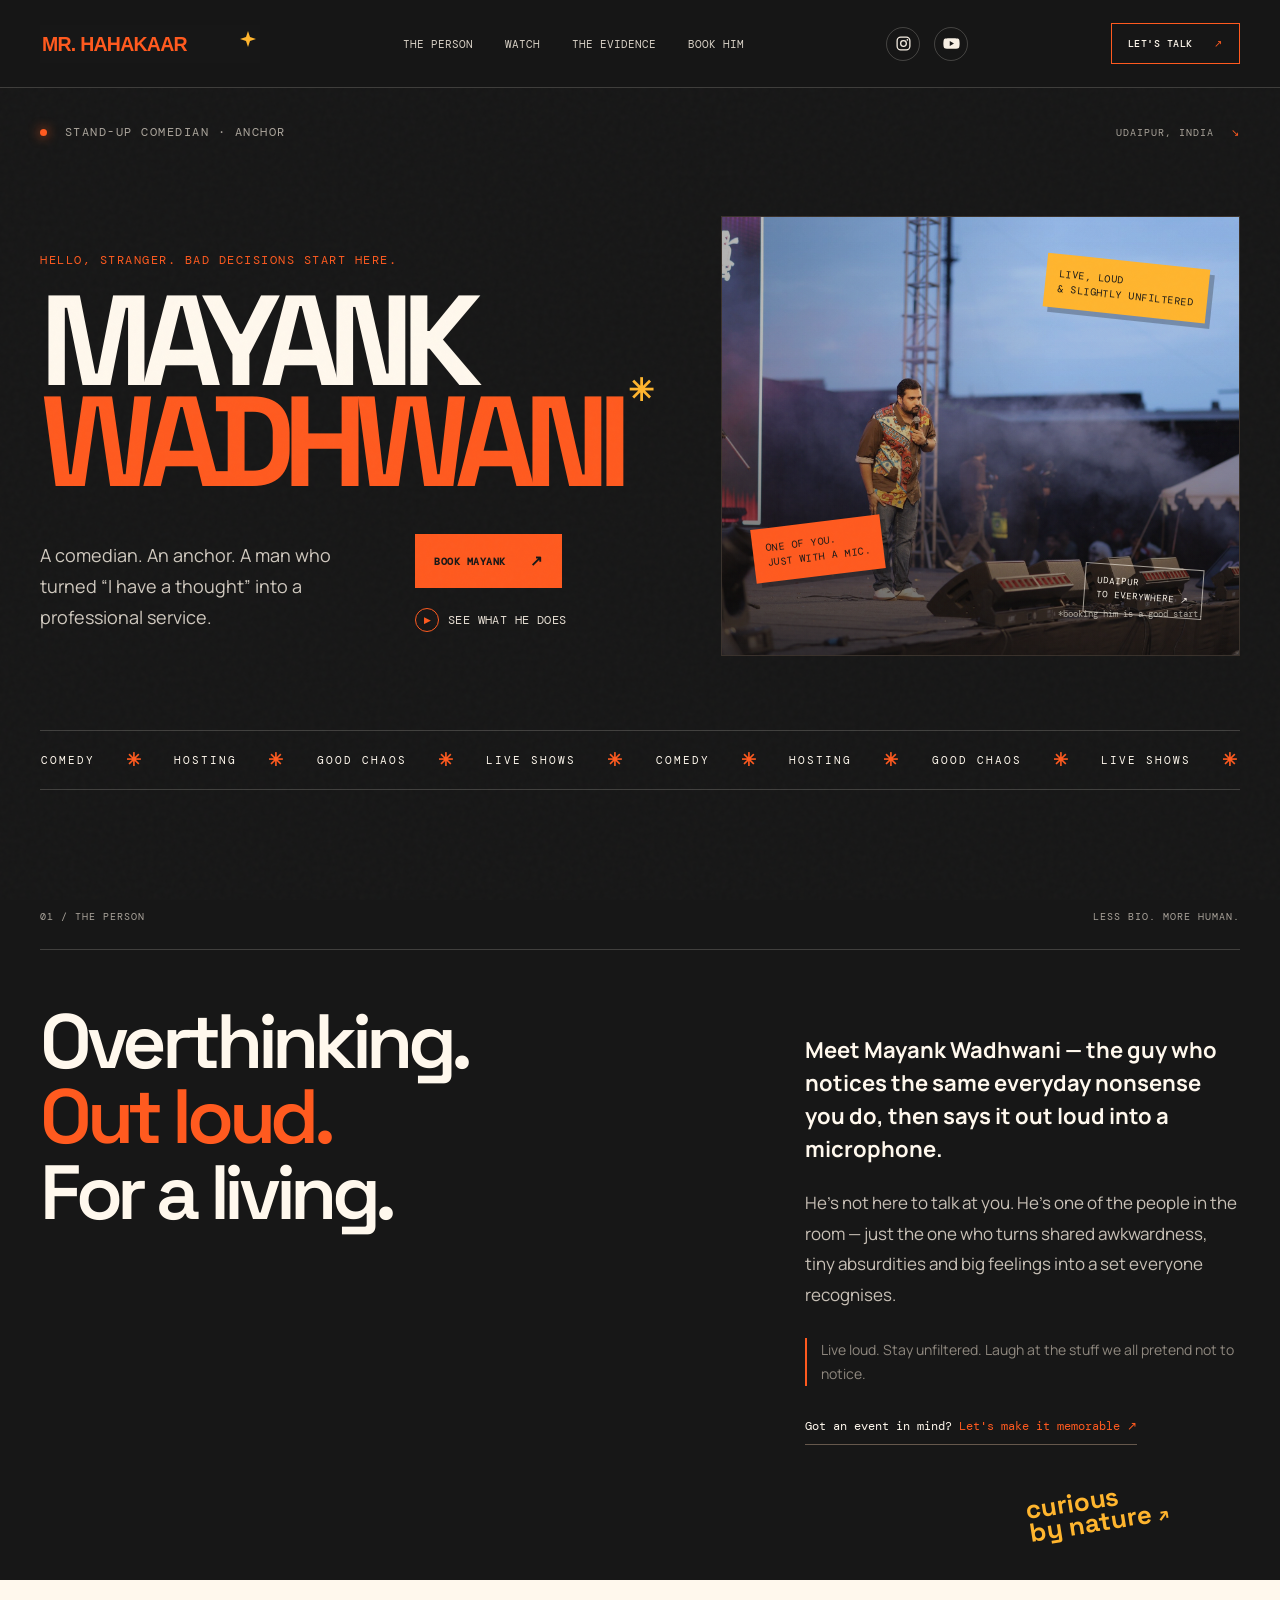
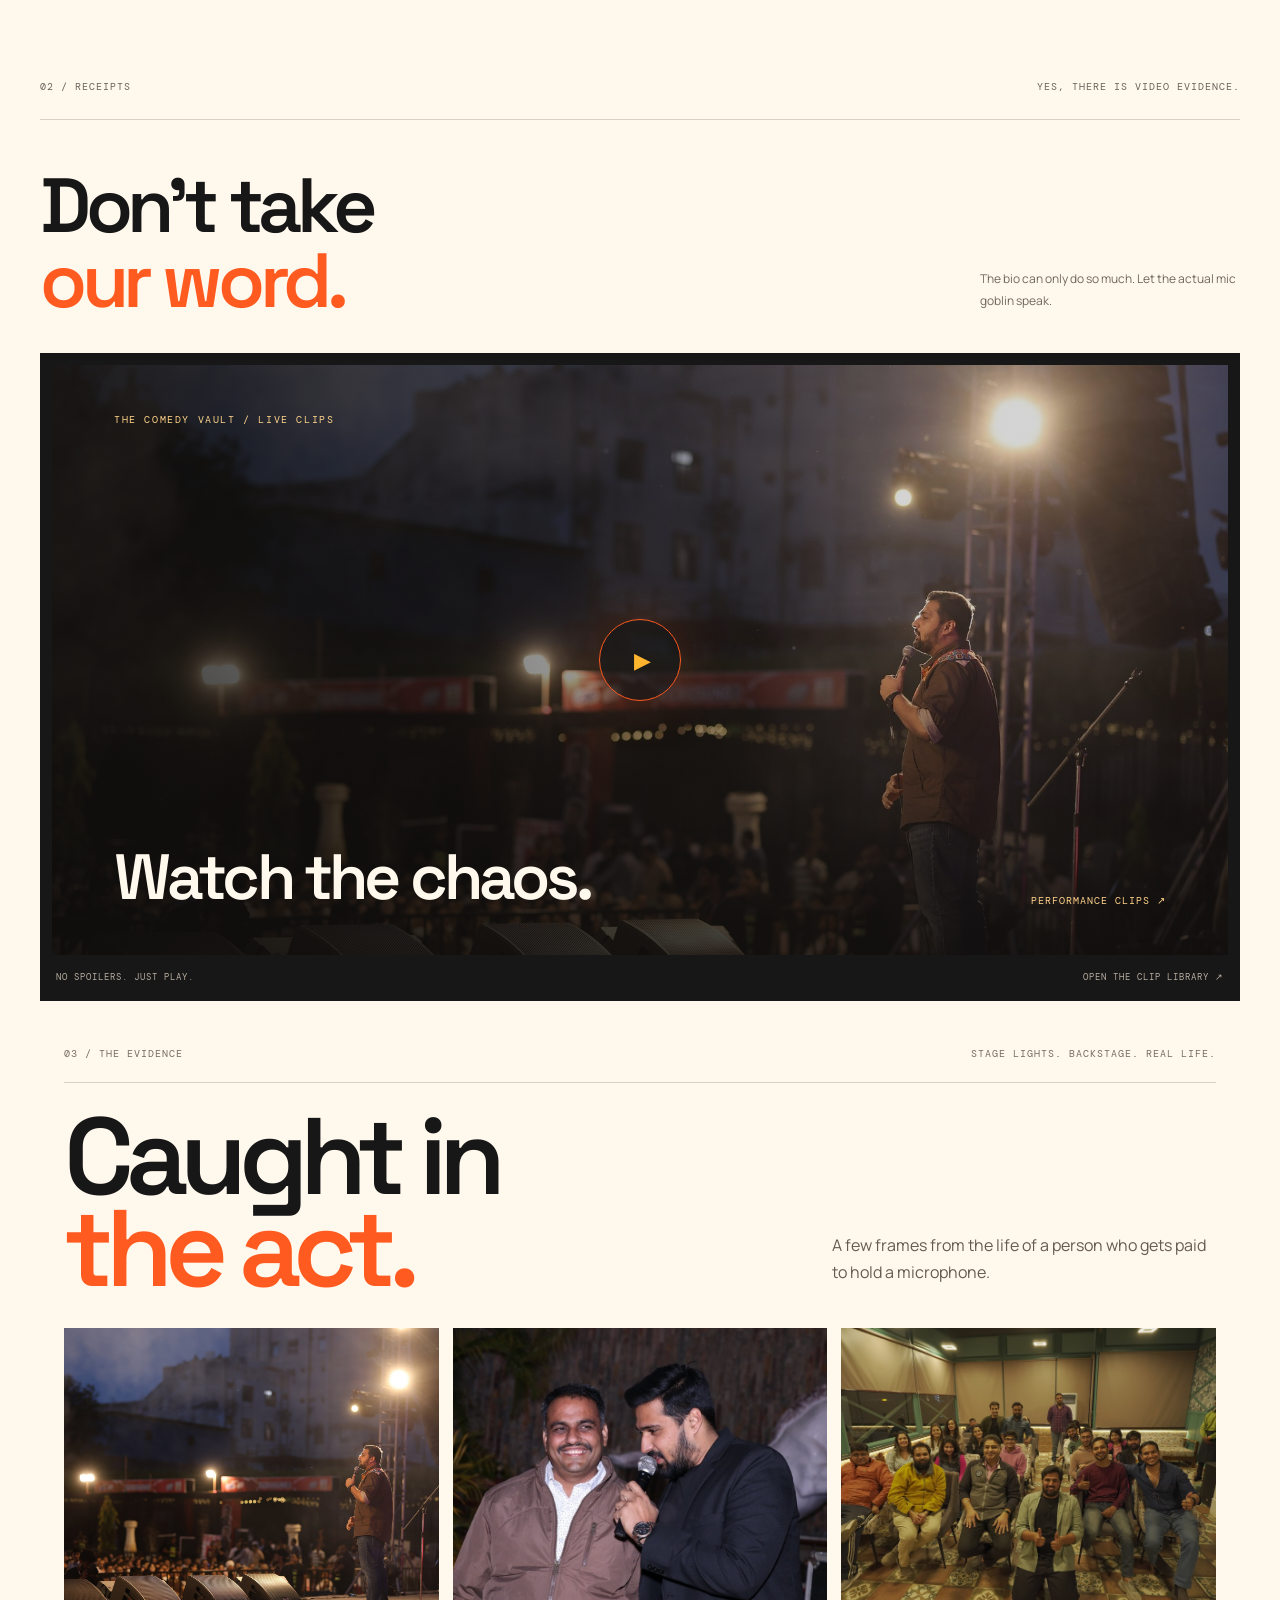
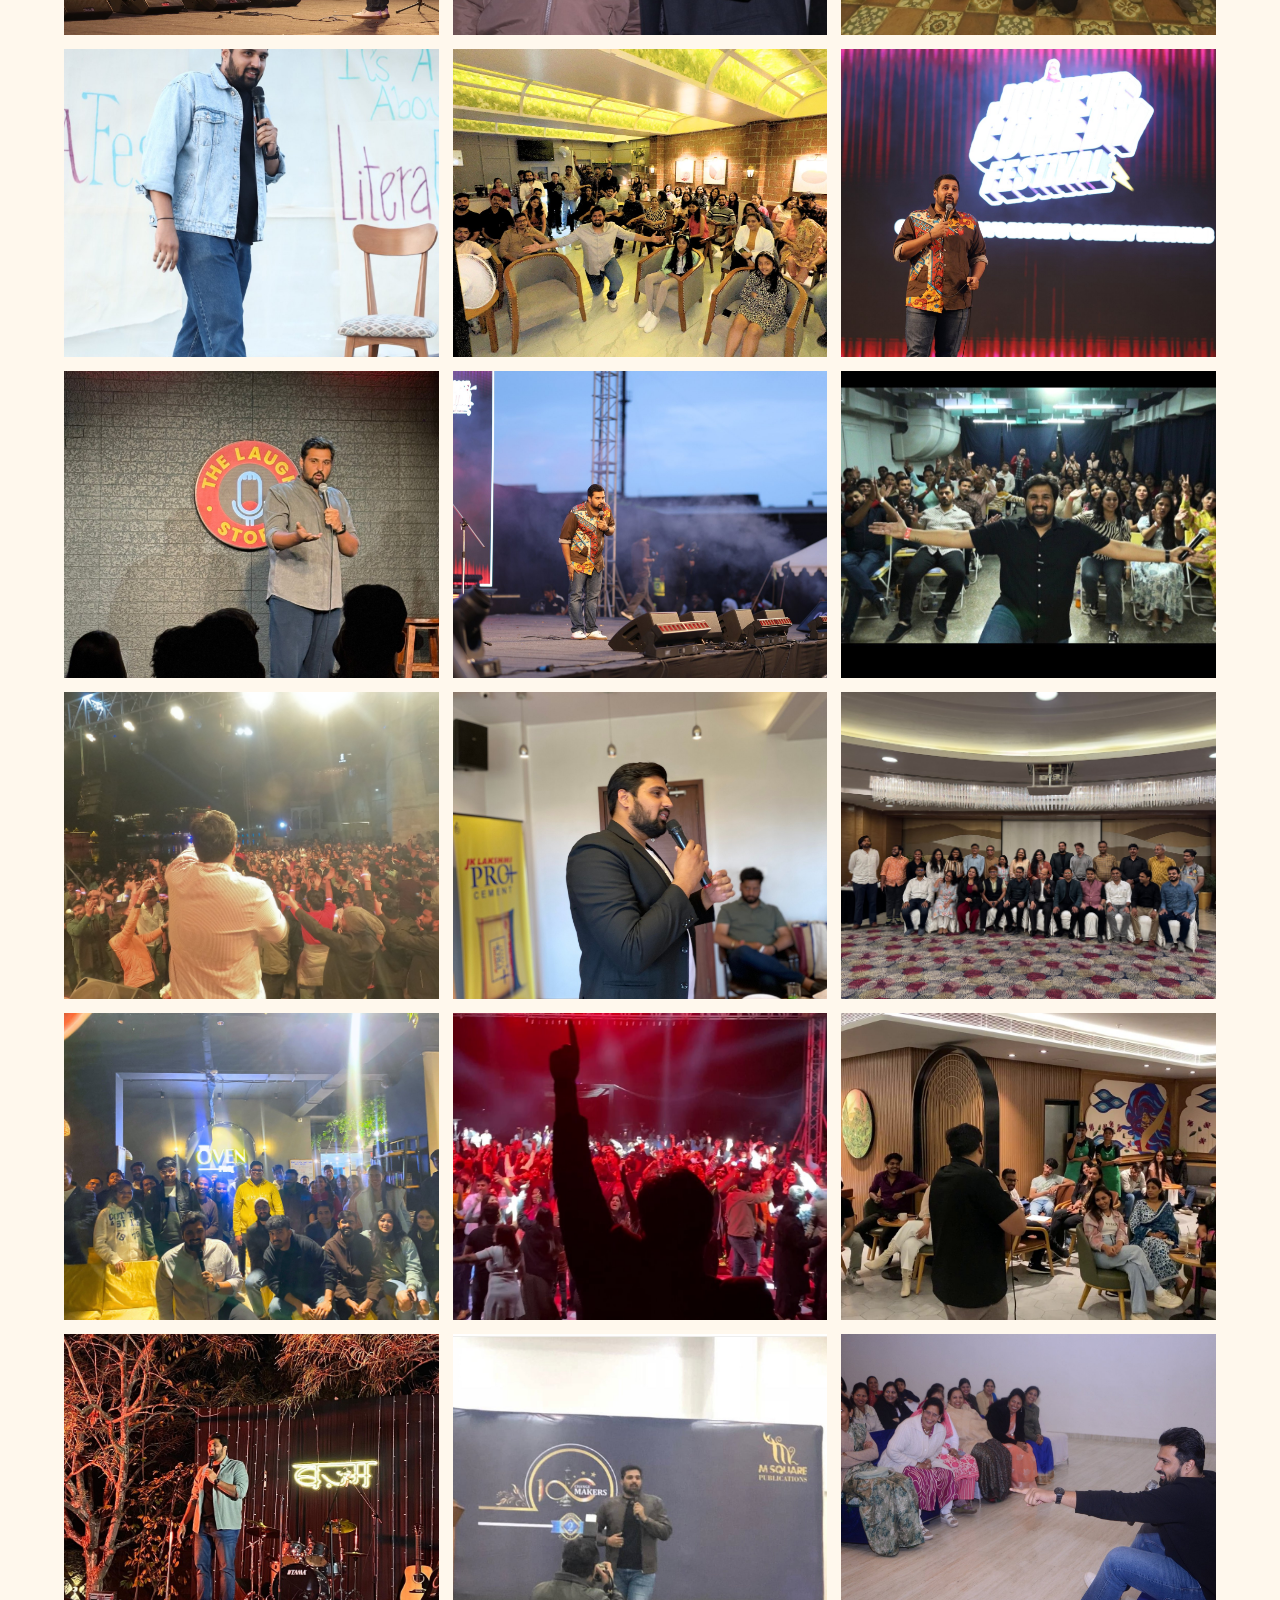
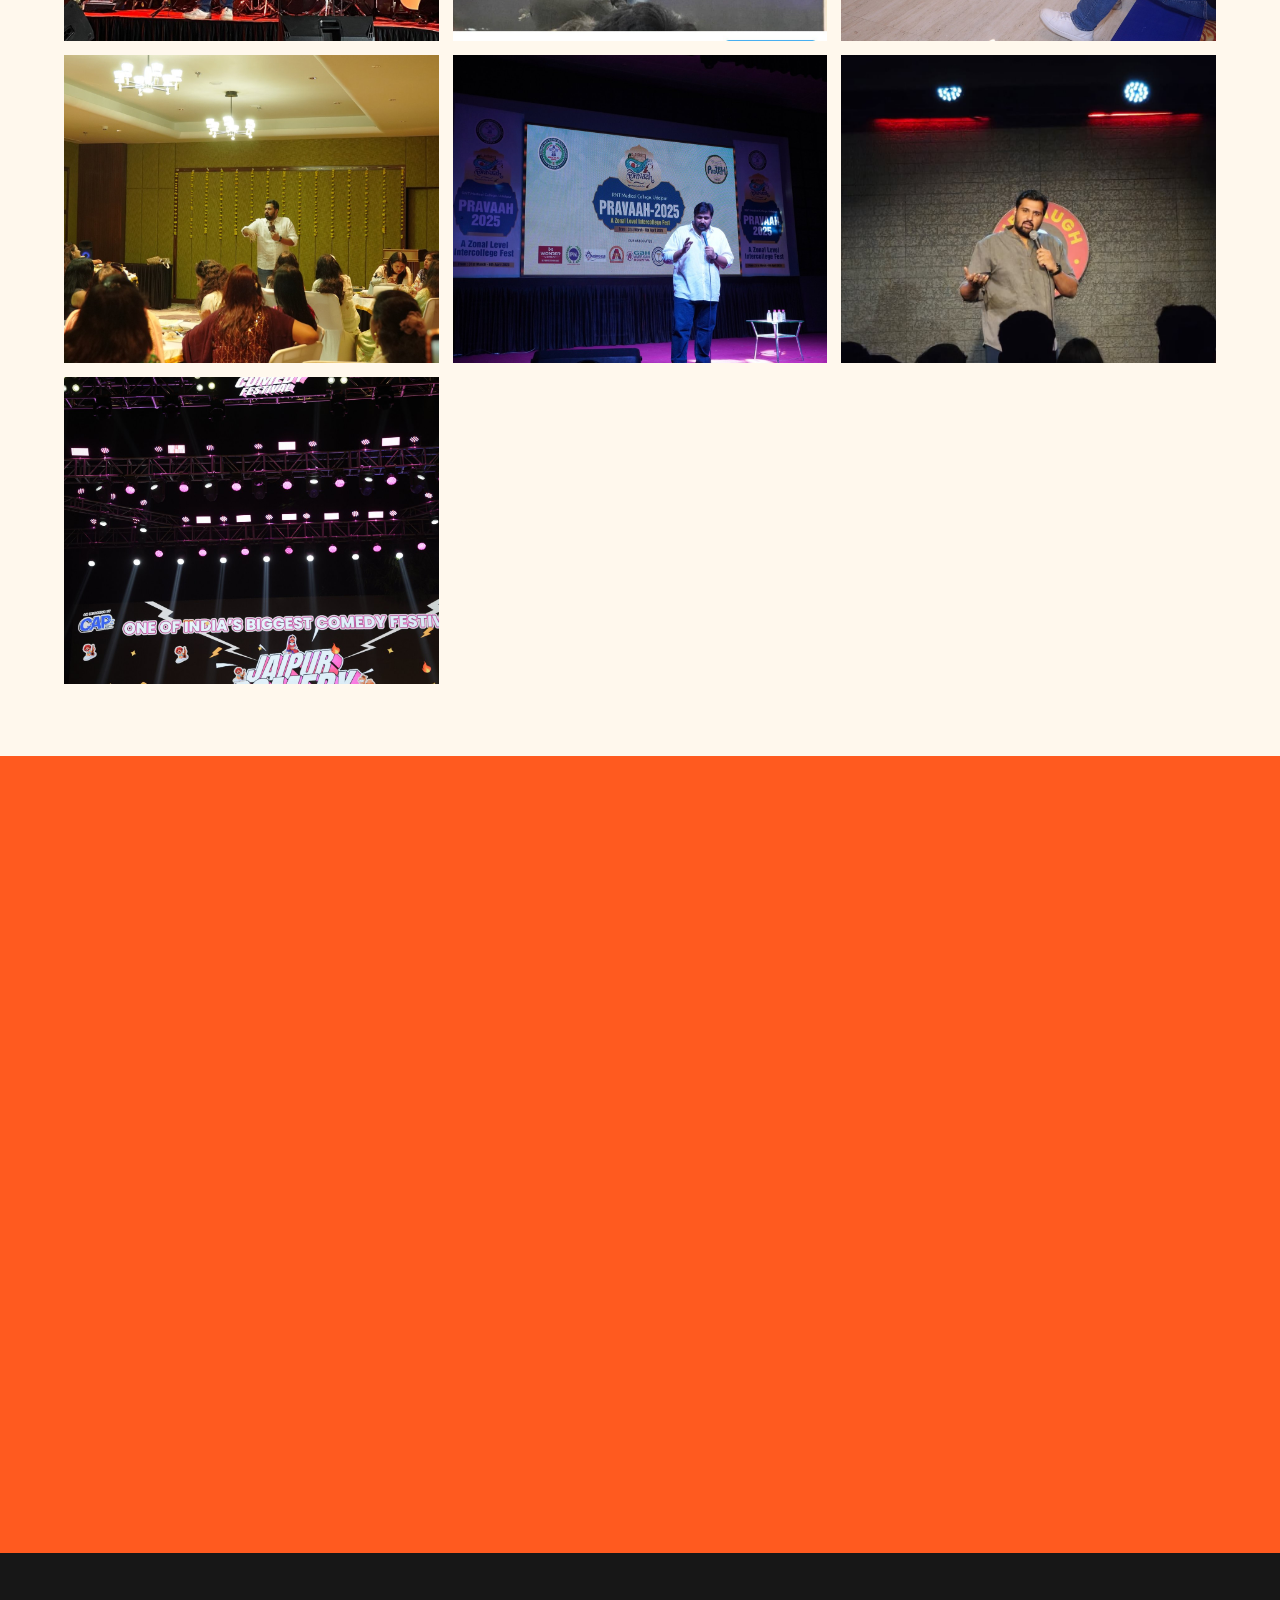
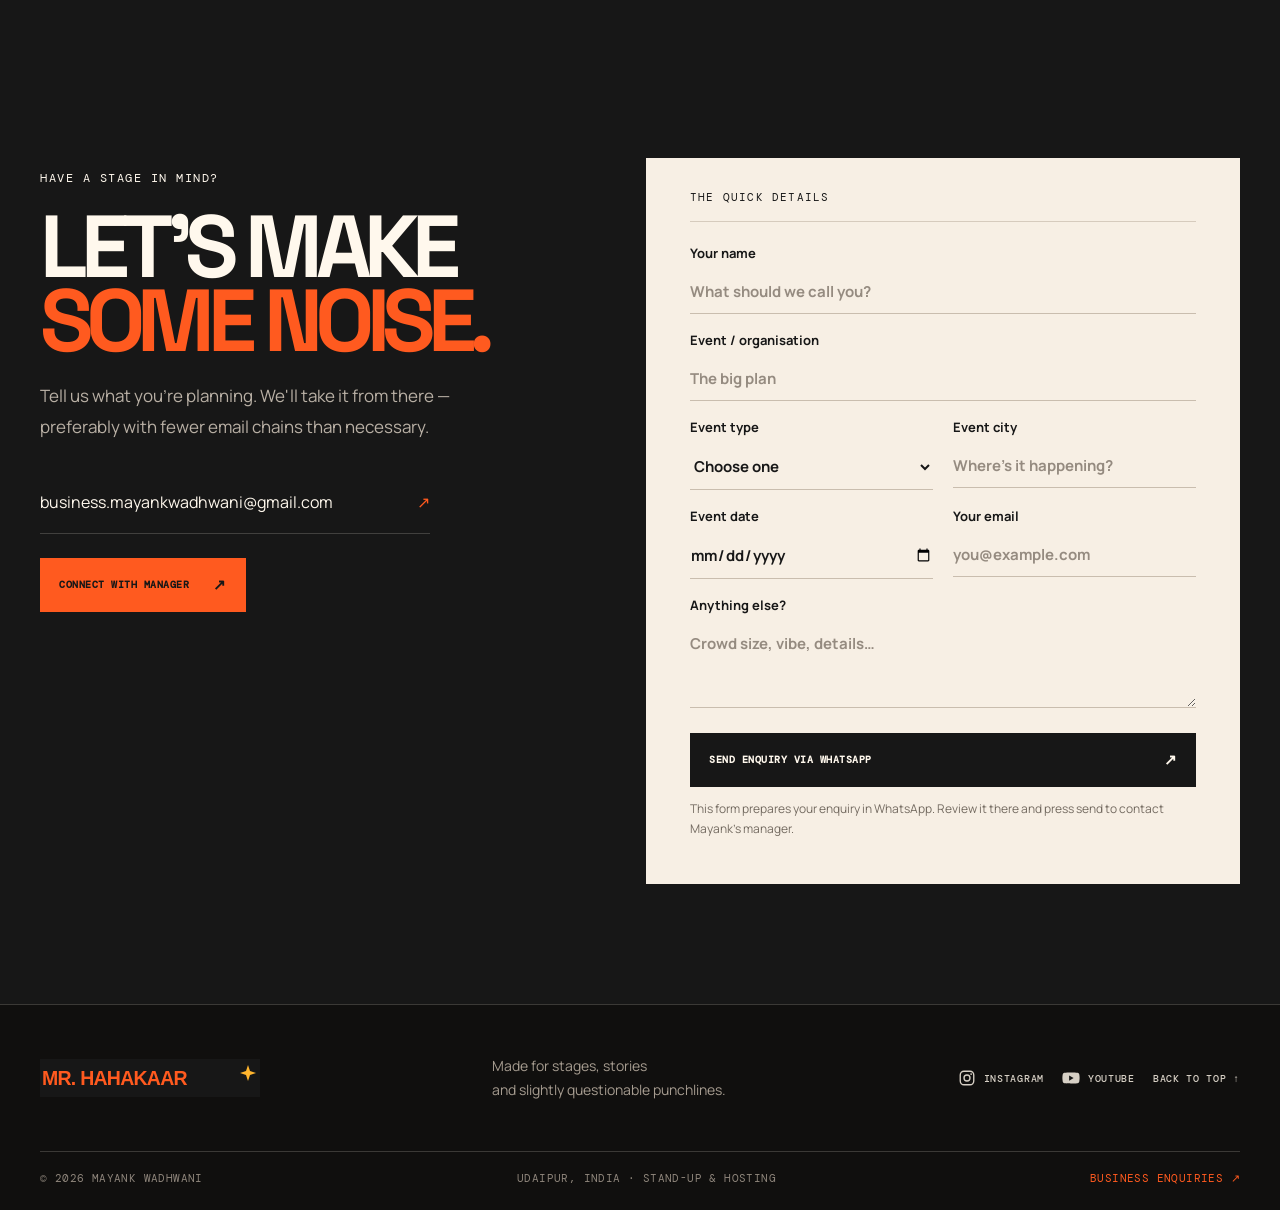
==== commit 5df8b3f2: "Add files via upload" ====
--- a/index.html
+++ b/index.html
@@ -21,9 +21,8 @@
   <div class="noise" aria-hidden="true"></div>
 
   <header class="site-header" id="top">
-    <a class="wordmark" href="#top" aria-label="Mayank Wadhwani home">
+    <a class="wordmark" href="#top" aria-label="Mr. Hahakaar home">
       <img class="wordmark-logo" src="assets/images/mr-hahakaar-logo.svg" alt="Mr. Hahakaar">
-      <span class="wordmark-text">MAYANK<br>WADHWANI</span>
     </a>
     <button class="menu-toggle" aria-label="Open navigation" aria-expanded="false">
       <span></span><span></span>
@@ -35,8 +34,12 @@
       <a href="#booking">Book him</a>
     </nav>
     <div class="header-socials" aria-label="Social media">
-      <a href="https://www.instagram.com/mr.hahakaar/" target="_blank" rel="noopener noreferrer" aria-label="Instagram">IG ↗</a>
-      <a href="https://www.youtube.com/@Mayank_Wadhwani" target="_blank" rel="noopener noreferrer" aria-label="YouTube">YT ↗</a>
+      <a href="https://www.instagram.com/mr.hahakaar/" target="_blank" rel="noopener noreferrer" aria-label="Open Mr. Hahakaar on Instagram" title="Instagram">
+        <svg viewBox="0 0 24 24" aria-hidden="true"><rect x="3" y="3" width="18" height="18" rx="5" fill="none" stroke="currentColor" stroke-width="1.8"/><circle cx="12" cy="12" r="4" fill="none" stroke="currentColor" stroke-width="1.8"/><circle cx="17.5" cy="6.8" r="1.2" fill="currentColor"/></svg>
+      </a>
+      <a href="https://www.youtube.com/@Mayank_Wadhwani" target="_blank" rel="noopener noreferrer" aria-label="Open Mayank Wadhwani on YouTube" title="YouTube">
+        <svg viewBox="0 0 24 24" aria-hidden="true"><path d="M23 7.1a3 3 0 0 0-2.1-2.1C19.1 4.5 12 4.5 12 4.5s-7.1 0-8.9.5A3 3 0 0 0 1 7.1 31 31 0 0 0 .5 12 31 31 0 0 0 1 16.9a3 3 0 0 0 2.1 2.1c1.8.5 8.9.5 8.9.5s7.1 0 8.9-.5a3 3 0 0 0 2.1-2.1 31 31 0 0 0 .5-4.9 31 31 0 0 0-.5-4.9Z" fill="currentColor"/><path d="m9.5 8.5 6 3.5-6 3.5Z" fill="#171717"/></svg>
+      </a>
     </div>
     <a class="header-cta magnetic" href="#contact">LET'S TALK <span>↗</span></a>
   </header>
@@ -60,7 +63,7 @@
           </div>
         </div>
         <div class="hero-art hero-photo" aria-label="Mayank performing live on stage">
-          <img src="assets/images/mayank-crowd-moment.jpg" alt="Mayank engaging a live audience during a comedy performance" fetchpriority="high">
+          <img src="assets/images/mayank-hero-stage.jpg" alt="Mayank performing live on stage at an outdoor event" fetchpriority="high">
           <div class="photo-vignette"></div>
           <div class="hero-sticker sticker-top">LIVE, LOUD<br>& SLIGHTLY UNFILTERED</div>
           <div class="hero-sticker sticker-bottom">ONE OF YOU.<br>JUST WITH A MIC.</div>
@@ -207,7 +210,7 @@
           <h2 class="contact-heading">LET'S MAKE<br><span>SOME NOISE.</span></h2>
           <p>Tell us what you're planning. We'll take it from there — preferably with fewer email chains than necessary.</p>
           <a class="contact-email" href="mailto:business.mayankwadhwani@gmail.com">business.mayankwadhwani@gmail.com <span>↗</span></a>
-          <a class="button button-hot whatsapp-link magnetic" href="https://wa.me/918079028032?text=Hi%21%20I%27d%20like%20to%20connect%20with%20Mayank%27s%20manager%20regarding%20an%20event." target="_blank" rel="noopener noreferrer">CONNECT WITH MANAGER <span>↗</span></a>
+          <a class="button button-hot whatsapp-link magnetic" href="https://wa.me/918079028032?text=Hey%20manager%20sahab%21%20Mayank%20ko%20stage%20pe%20laane%20ka%20plan%20hai%20%F0%9F%98%8E%20Event%20details%20discuss%20kar%20sakte%20hain%3F" target="_blank" rel="noopener noreferrer">CONNECT WITH MANAGER <span>↗</span></a>
         </div>
         <form class="booking-form reveal" id="booking-form">
           <p class="form-heading">THE QUICK DETAILS</p>
@@ -231,7 +234,7 @@
   </main>
 
   <footer class="site-footer">
-    <div class="footer-top"><a class="footer-logo" href="#top" aria-label="Mr. Hahakaar home"><img src="assets/images/mr-hahakaar-logo.svg" alt="Mr. Hahakaar"></a><p>Made for stages, stories<br>and slightly questionable punchlines.</p><div class="footer-socials"><a href="https://www.instagram.com/mr.hahakaar/" target="_blank" rel="noopener noreferrer">INSTAGRAM ↗</a><a href="https://www.youtube.com/@Mayank_Wadhwani" target="_blank" rel="noopener noreferrer">YOUTUBE ↗</a><a class="back-top" href="#top">BACK TO TOP ↑</a></div></div>
+    <div class="footer-top"><a class="footer-logo" href="#top" aria-label="Mr. Hahakaar home"><img src="assets/images/mr-hahakaar-logo.svg" alt="Mr. Hahakaar"></a><p>Made for stages, stories<br>and slightly questionable punchlines.</p><div class="footer-socials"><a class="social-icon-link" href="https://www.instagram.com/mr.hahakaar/" target="_blank" rel="noopener noreferrer" aria-label="Instagram"><svg viewBox="0 0 24 24" aria-hidden="true"><rect x="3" y="3" width="18" height="18" rx="5" fill="none" stroke="currentColor" stroke-width="1.8"/><circle cx="12" cy="12" r="4" fill="none" stroke="currentColor" stroke-width="1.8"/><circle cx="17.5" cy="6.8" r="1.2" fill="currentColor"/></svg><span>INSTAGRAM</span></a><a class="social-icon-link" href="https://www.youtube.com/@Mayank_Wadhwani" target="_blank" rel="noopener noreferrer" aria-label="YouTube"><svg viewBox="0 0 24 24" aria-hidden="true"><path d="M23 7.1a3 3 0 0 0-2.1-2.1C19.1 4.5 12 4.5 12 4.5s-7.1 0-8.9.5A3 3 0 0 0 1 7.1 31 31 0 0 0 .5 12 31 31 0 0 0 1 16.9a3 3 0 0 0 2.1 2.1c1.8.5 8.9.5 8.9.5s7.1 0 8.9-.5a3 3 0 0 0 2.1-2.1 31 31 0 0 0 .5-4.9 31 31 0 0 0-.5-4.9Z" fill="currentColor"/><path d="m9.5 8.5 6 3.5-6 3.5Z" fill="#171717"/></svg><span>YOUTUBE</span></a><a class="back-top" href="#top">BACK TO TOP ↑</a></div></div>
     <div class="footer-bottom"><span>© <span id="year"></span> MAYANK WADHWANI</span><span>UDAIPUR, INDIA · STAND-UP & HOSTING</span><a href="mailto:business.mayankwadhwani@gmail.com">BUSINESS ENQUIRIES ↗</a></div>
   </footer>
 
--- a/styles.css
+++ b/styles.css
@@ -176,3 +176,26 @@
 .wordmark-logo{display:block;width:142px;height:auto;max-height:48px;object-fit:contain;object-position:left center}.header-socials{display:flex;align-items:center;gap:14px}.header-socials a,.footer-socials a{font:500 10px var(--mono);letter-spacing:.7px;color:#d7d0c5;transition:color .2s}.header-socials a:hover,.footer-socials a:hover{color:var(--orange)}.footer-logo{display:flex;align-items:center}.footer-logo img{display:block;width:178px;height:auto}.footer-socials{display:flex;align-items:center;gap:18px}.booking-aside{max-width:330px;line-height:1.7}
 @media(max-width:900px){.wordmark-logo{width:125px}.header-socials{gap:9px}.header-socials a{font-size:9px}.footer-socials{flex-wrap:wrap}}
 @media(max-width:650px){.wordmark-logo{width:116px;max-height:40px}.header-socials{display:none}.footer-logo img{width:150px}.footer-socials{width:100%;justify-content:space-between;gap:10px}.footer-socials a{font-size:8px}.hero-photo>img{object-position:50% center}}
+
+/* Final brand touch-ups: equal-size Mr. Hahakaar wordmark and social icons */
+.wordmark{gap:0;flex:0 0 auto}
+.wordmark-logo{width:220px;height:auto;max-height:none;object-fit:contain}
+.wordmark-text{display:none}
+.header-socials a{display:grid;place-items:center;width:34px;height:34px;border:1px solid rgba(255,248,237,.2);border-radius:50%;color:#f7efe4}
+.header-socials a svg{width:17px;height:17px;display:block}
+.header-socials a:hover{background:var(--orange);border-color:var(--orange);color:var(--ink)}
+.footer-logo img{width:220px;height:auto}
+.footer-socials .social-icon-link{display:inline-flex;align-items:center;gap:8px}
+.footer-socials .social-icon-link svg{display:block;width:18px;height:18px}
+@media(max-width:900px){.wordmark-logo{width:190px}.footer-logo img{width:190px}}
+@media(max-width:650px){
+  .wordmark-logo{width:166px;max-height:none}
+  .site-header{gap:10px}
+  .header-socials{display:flex;gap:7px;margin-left:auto;margin-right:44px}
+  .header-socials a{width:29px;height:29px}
+  .header-socials a svg{width:15px;height:15px}
+  .header-cta{display:none}
+  .menu-toggle{right:16px}
+  .footer-logo img{width:178px}
+  .footer-socials .social-icon-link span{font-size:8px}
+}
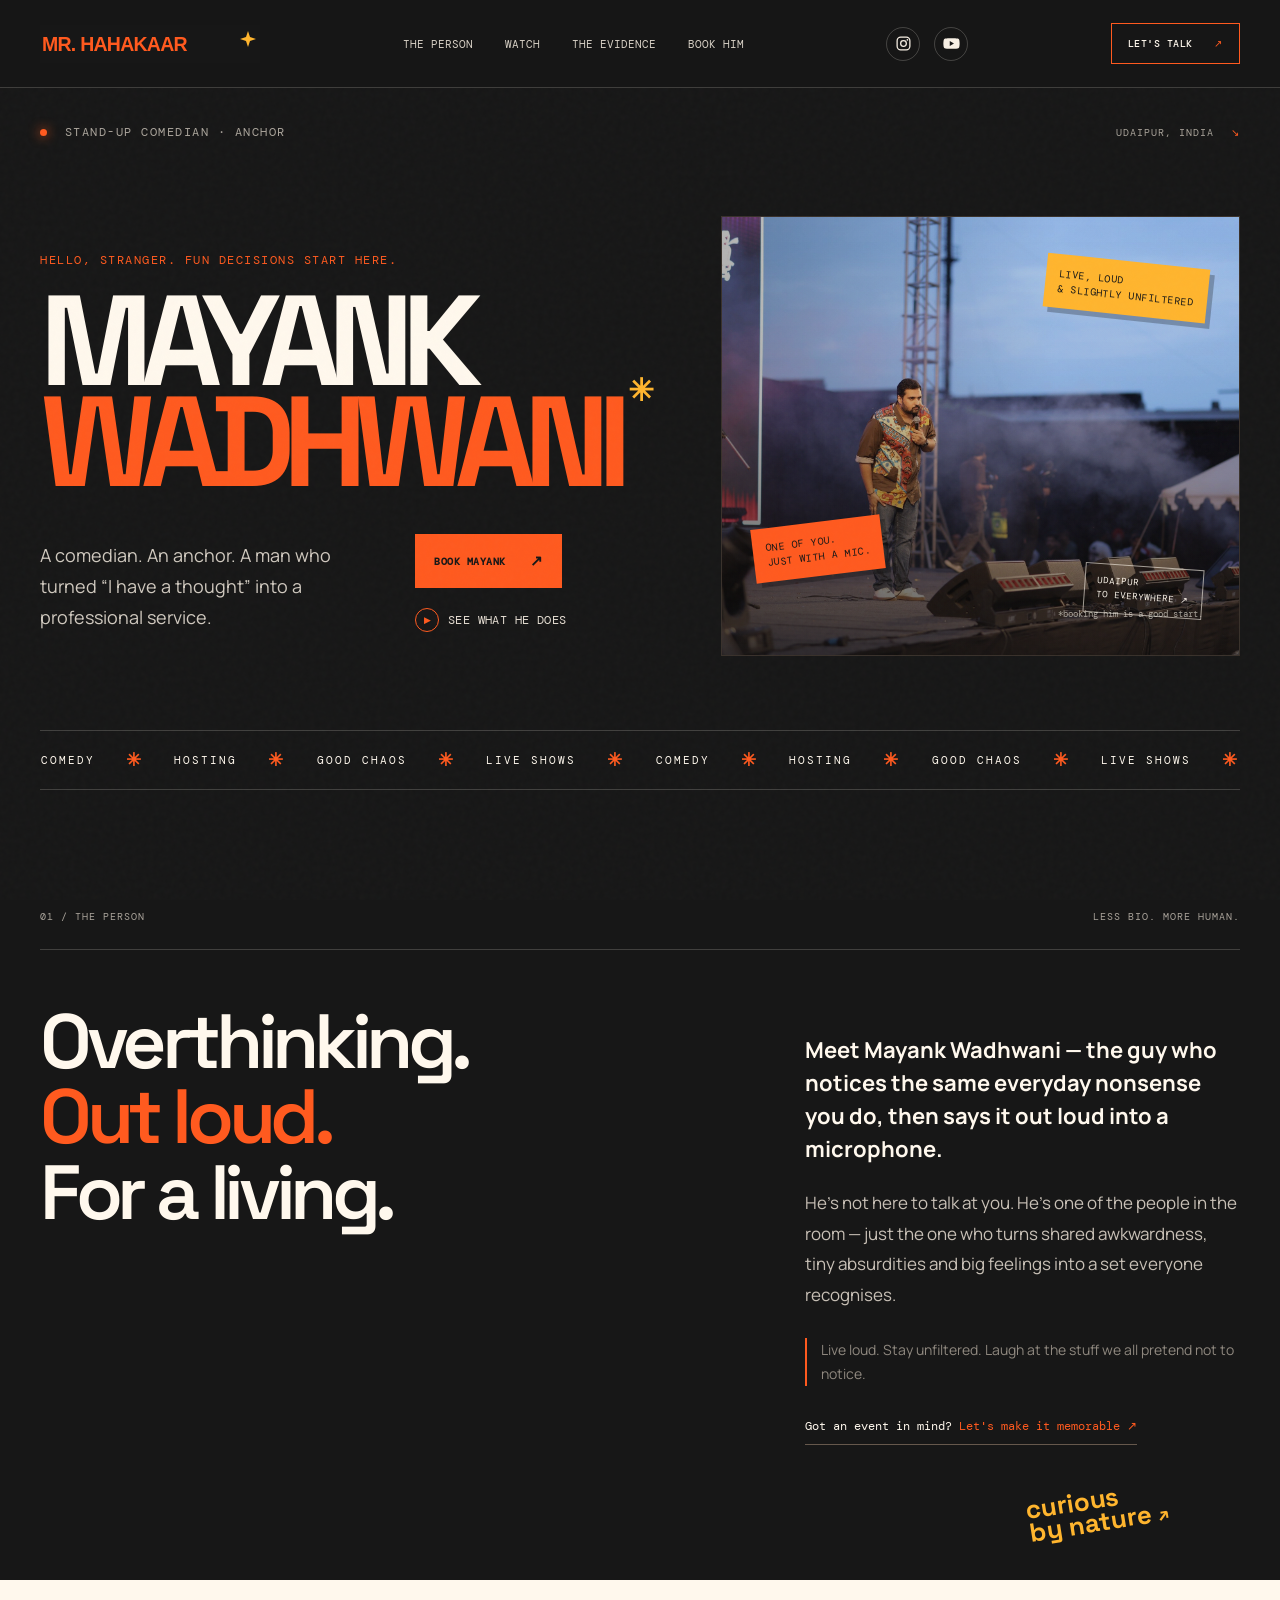
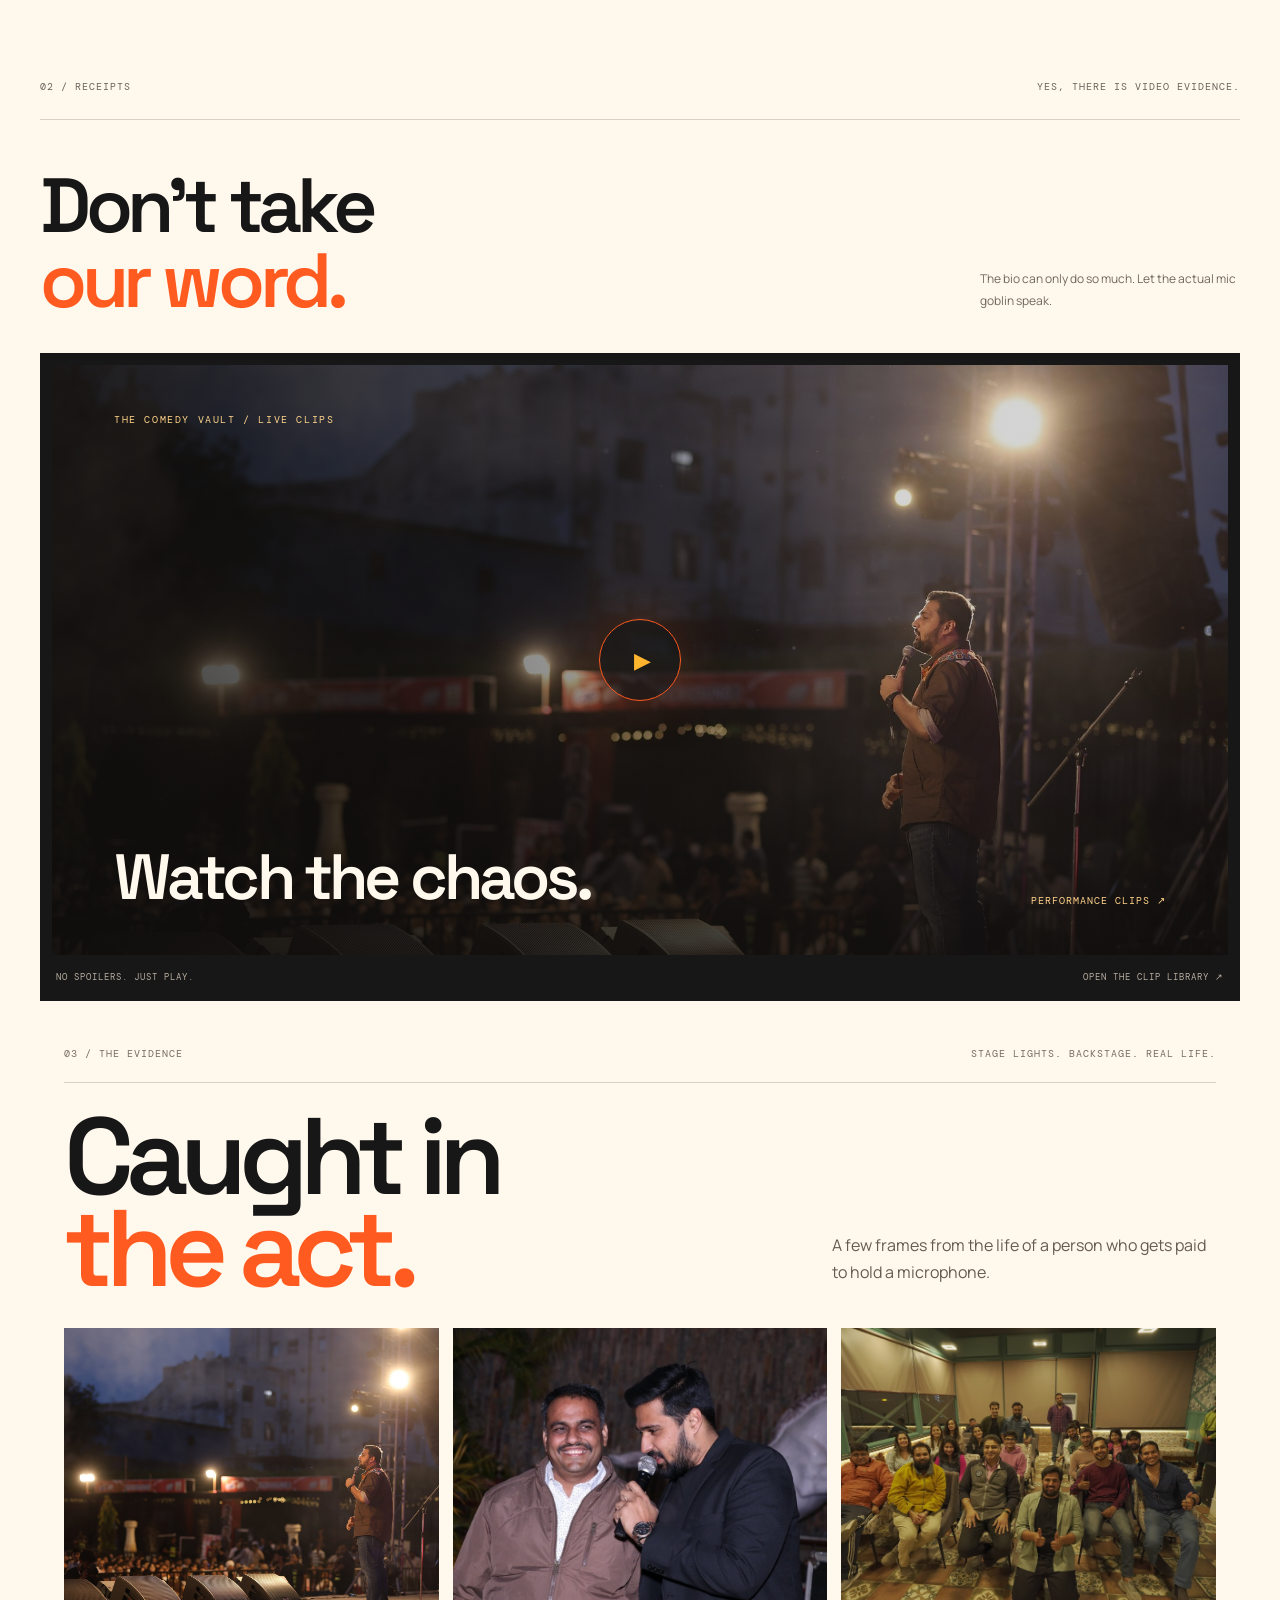
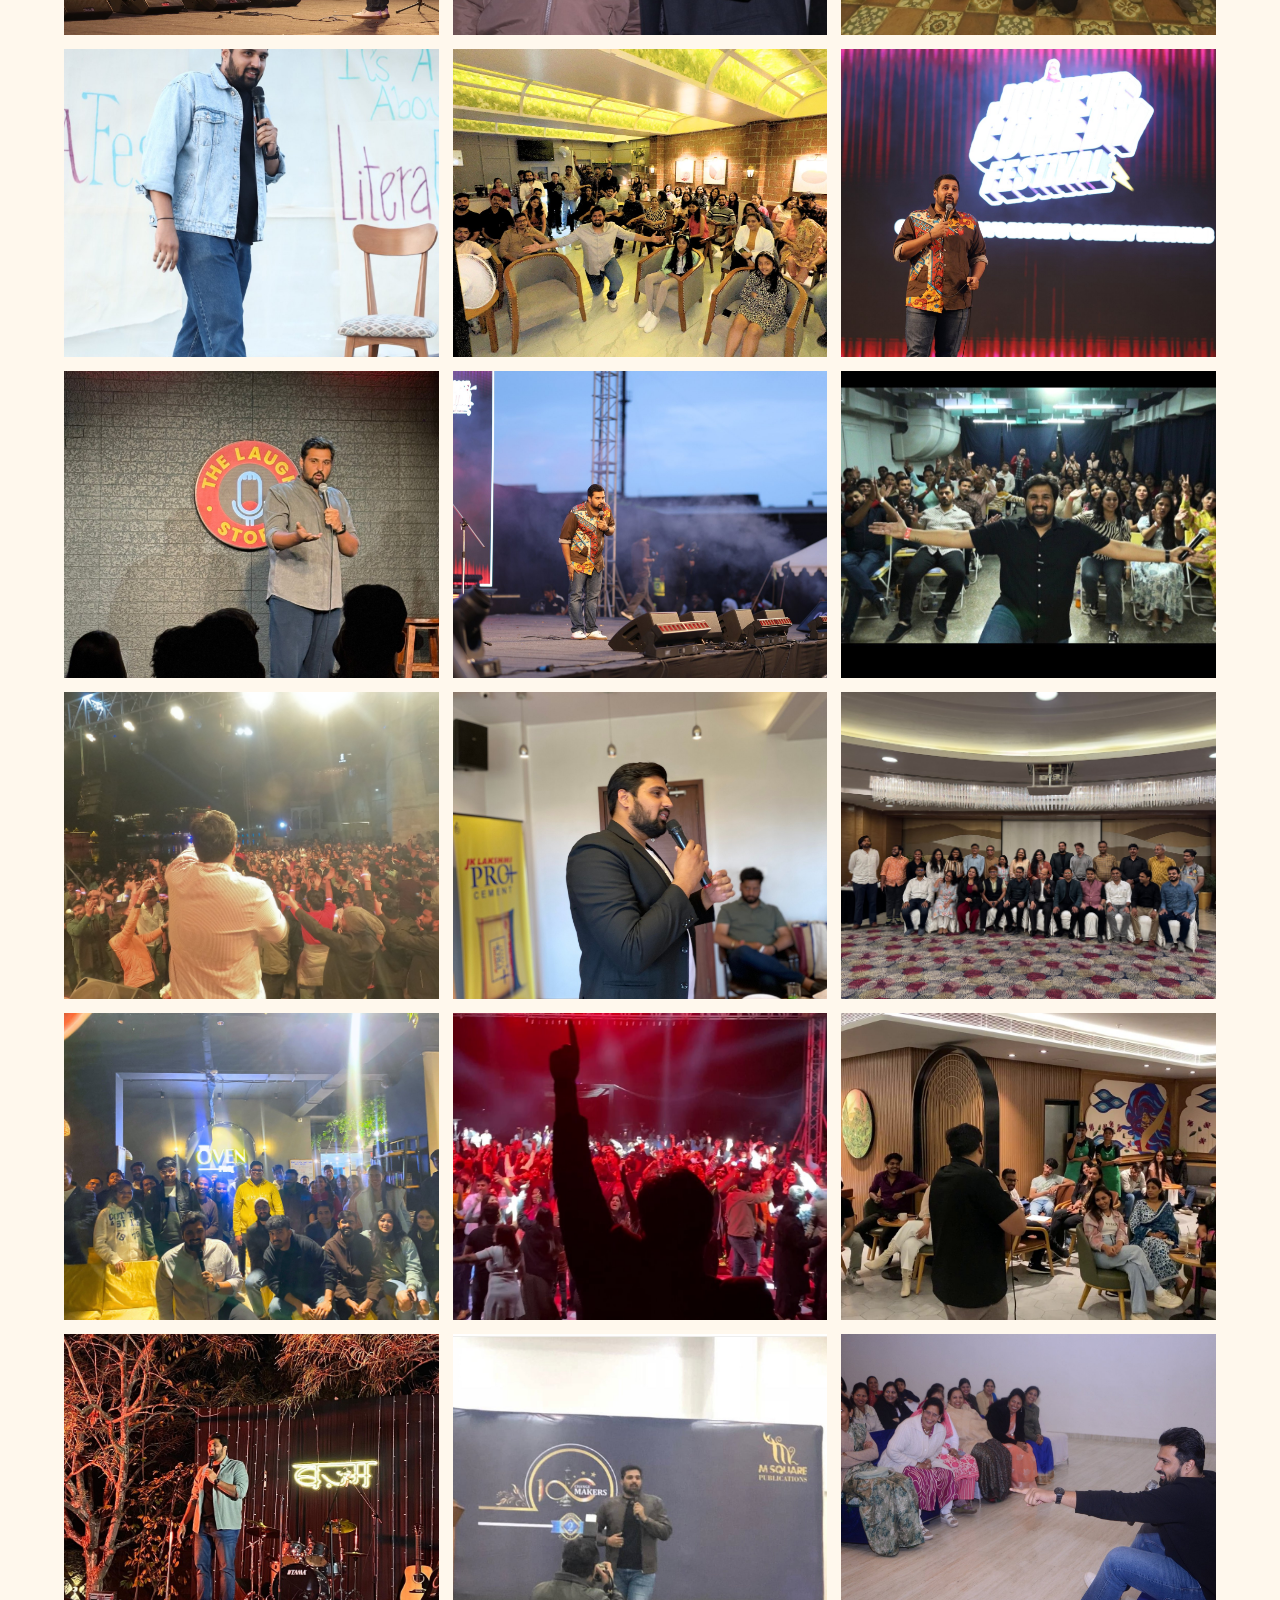
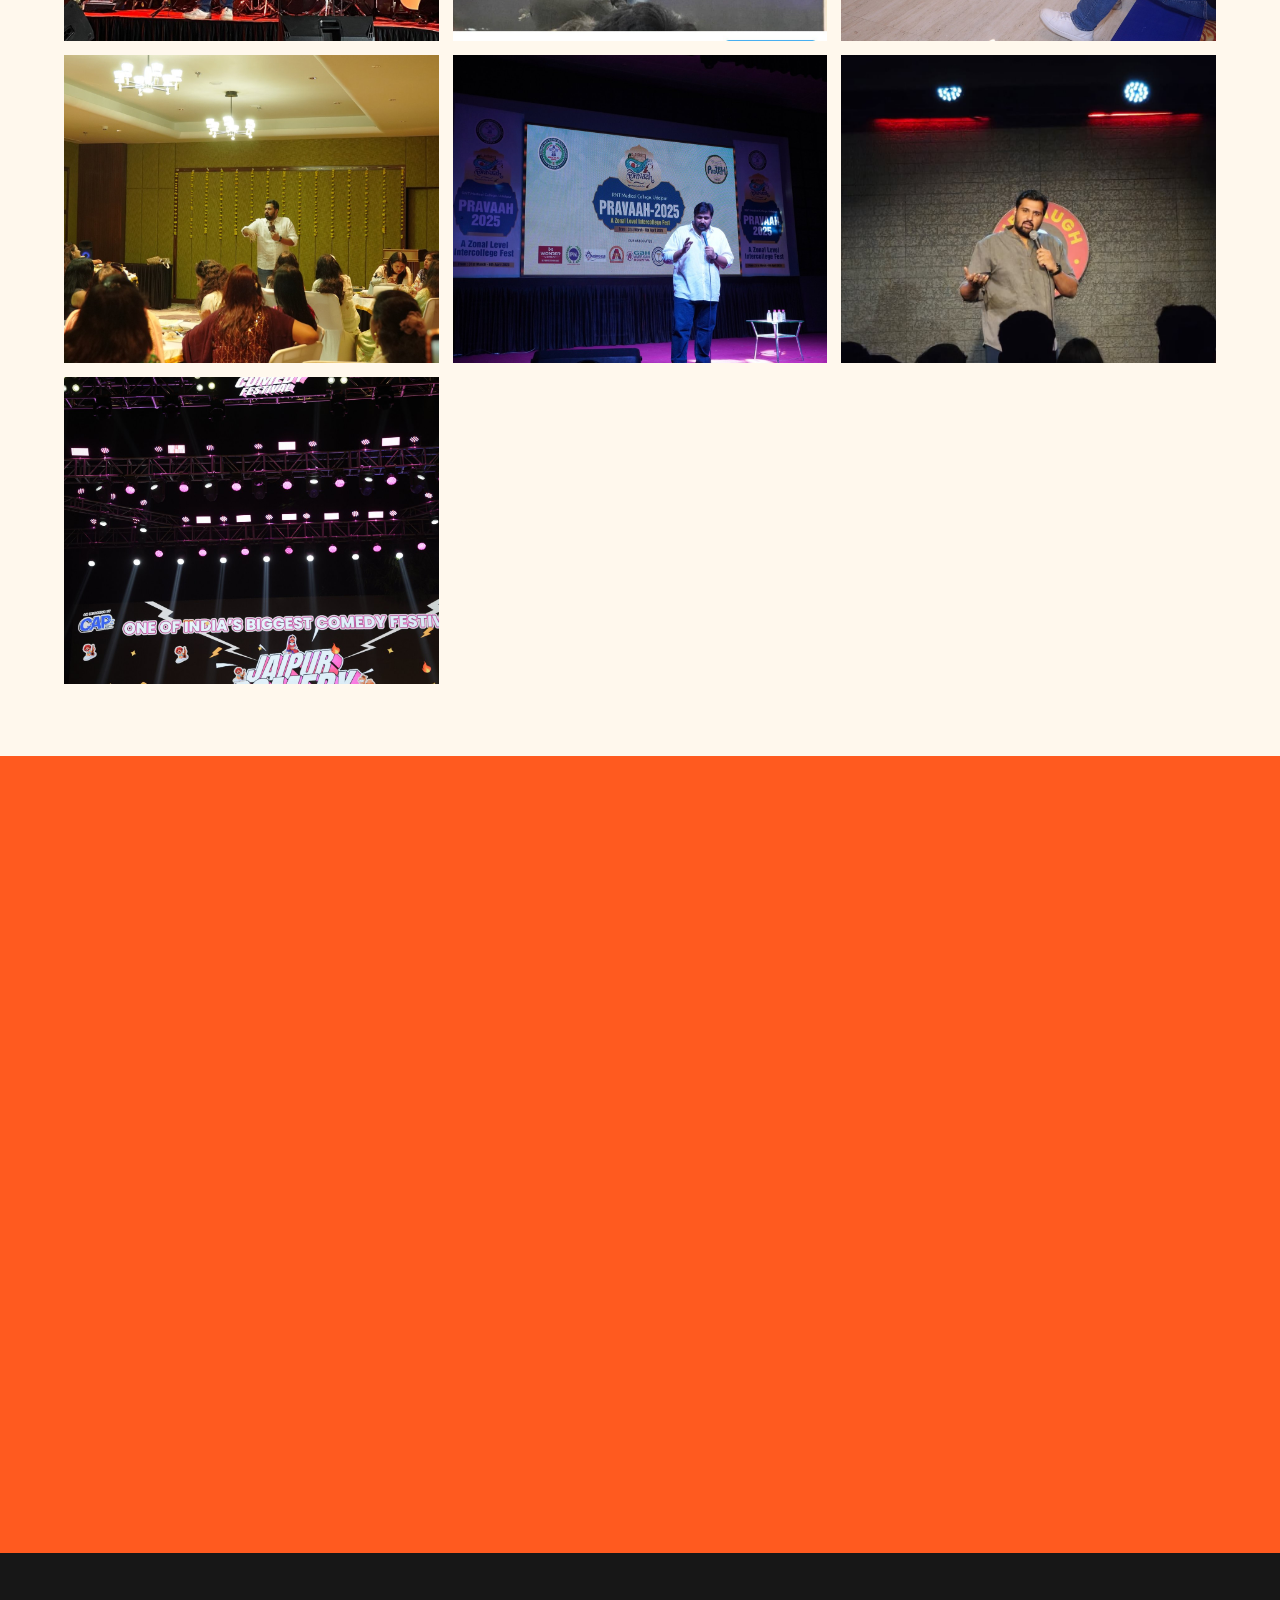
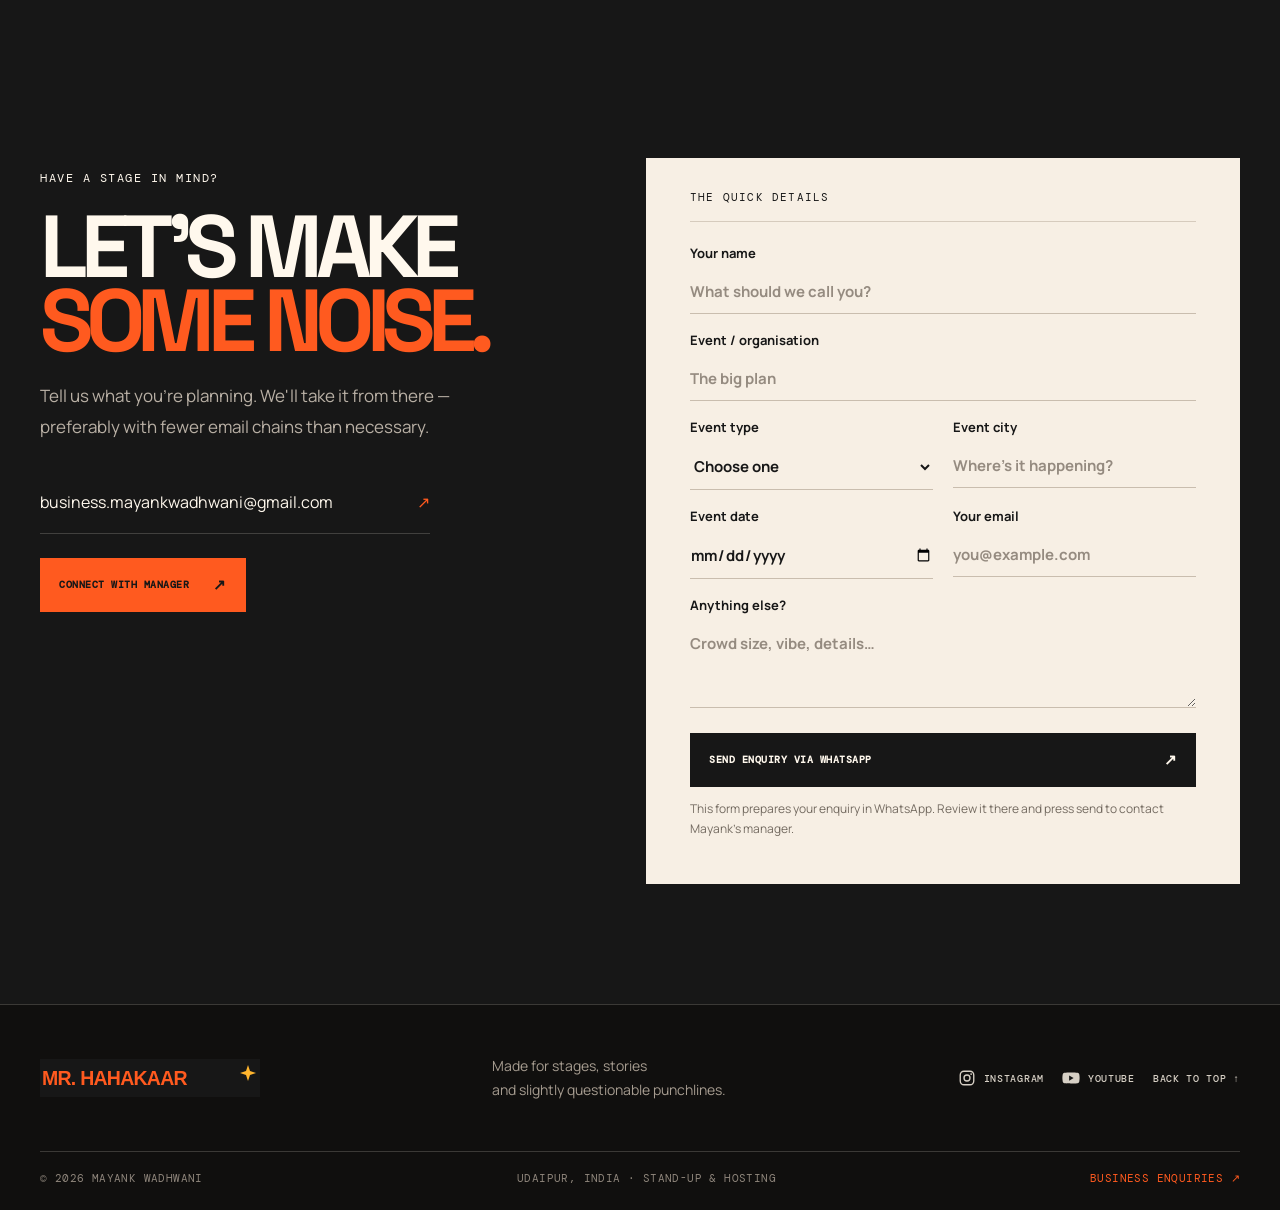
==== commit c2580ef6: "Update index.html" ====
--- a/index.html
+++ b/index.html
@@ -52,7 +52,7 @@
       </div>
       <div class="hero-content">
         <div class="hero-copy">
-          <p class="tiny-label reveal">HELLO, STRANGER. BAD DECISIONS START HERE.</p>
+          <p class="tiny-label reveal">HELLO, STRANGER. FUN DECISIONS START HERE.</p>
           <h1 id="hero-title" class="hero-title reveal">MAYANK<br><span>WADHWANI</span><i class="title-spark">✳</i></h1>
           <div class="hero-bottom reveal">
             <p class="hero-description">A comedian. An anchor. A man who turned “I have a thought” into a professional service.</p>
@@ -210,7 +210,7 @@
           <h2 class="contact-heading">LET'S MAKE<br><span>SOME NOISE.</span></h2>
           <p>Tell us what you're planning. We'll take it from there — preferably with fewer email chains than necessary.</p>
           <a class="contact-email" href="mailto:business.mayankwadhwani@gmail.com">business.mayankwadhwani@gmail.com <span>↗</span></a>
-          <a class="button button-hot whatsapp-link magnetic" href="https://wa.me/918079028032?text=Hey%20manager%20sahab%21%20Mayank%20ko%20stage%20pe%20laane%20ka%20plan%20hai%20%F0%9F%98%8E%20Event%20details%20discuss%20kar%20sakte%20hain%3F" target="_blank" rel="noopener noreferrer">CONNECT WITH MANAGER <span>↗</span></a>
+          <a class="button button-hot whatsapp-link magnetic" href="https://wa.me/918079028032?text=Hey%20!%20Mayank%20ko%20stage%20pe%20laane%20ka%20plan%20hai%20%F0%9F%98%8E%20Event%20details%20discuss%20kar%20sakte%20hain%3F" target="_blank" rel="noopener noreferrer">CONNECT WITH MANAGER <span>↗</span></a>
         </div>
         <form class="booking-form reveal" id="booking-form">
           <p class="form-heading">THE QUICK DETAILS</p>
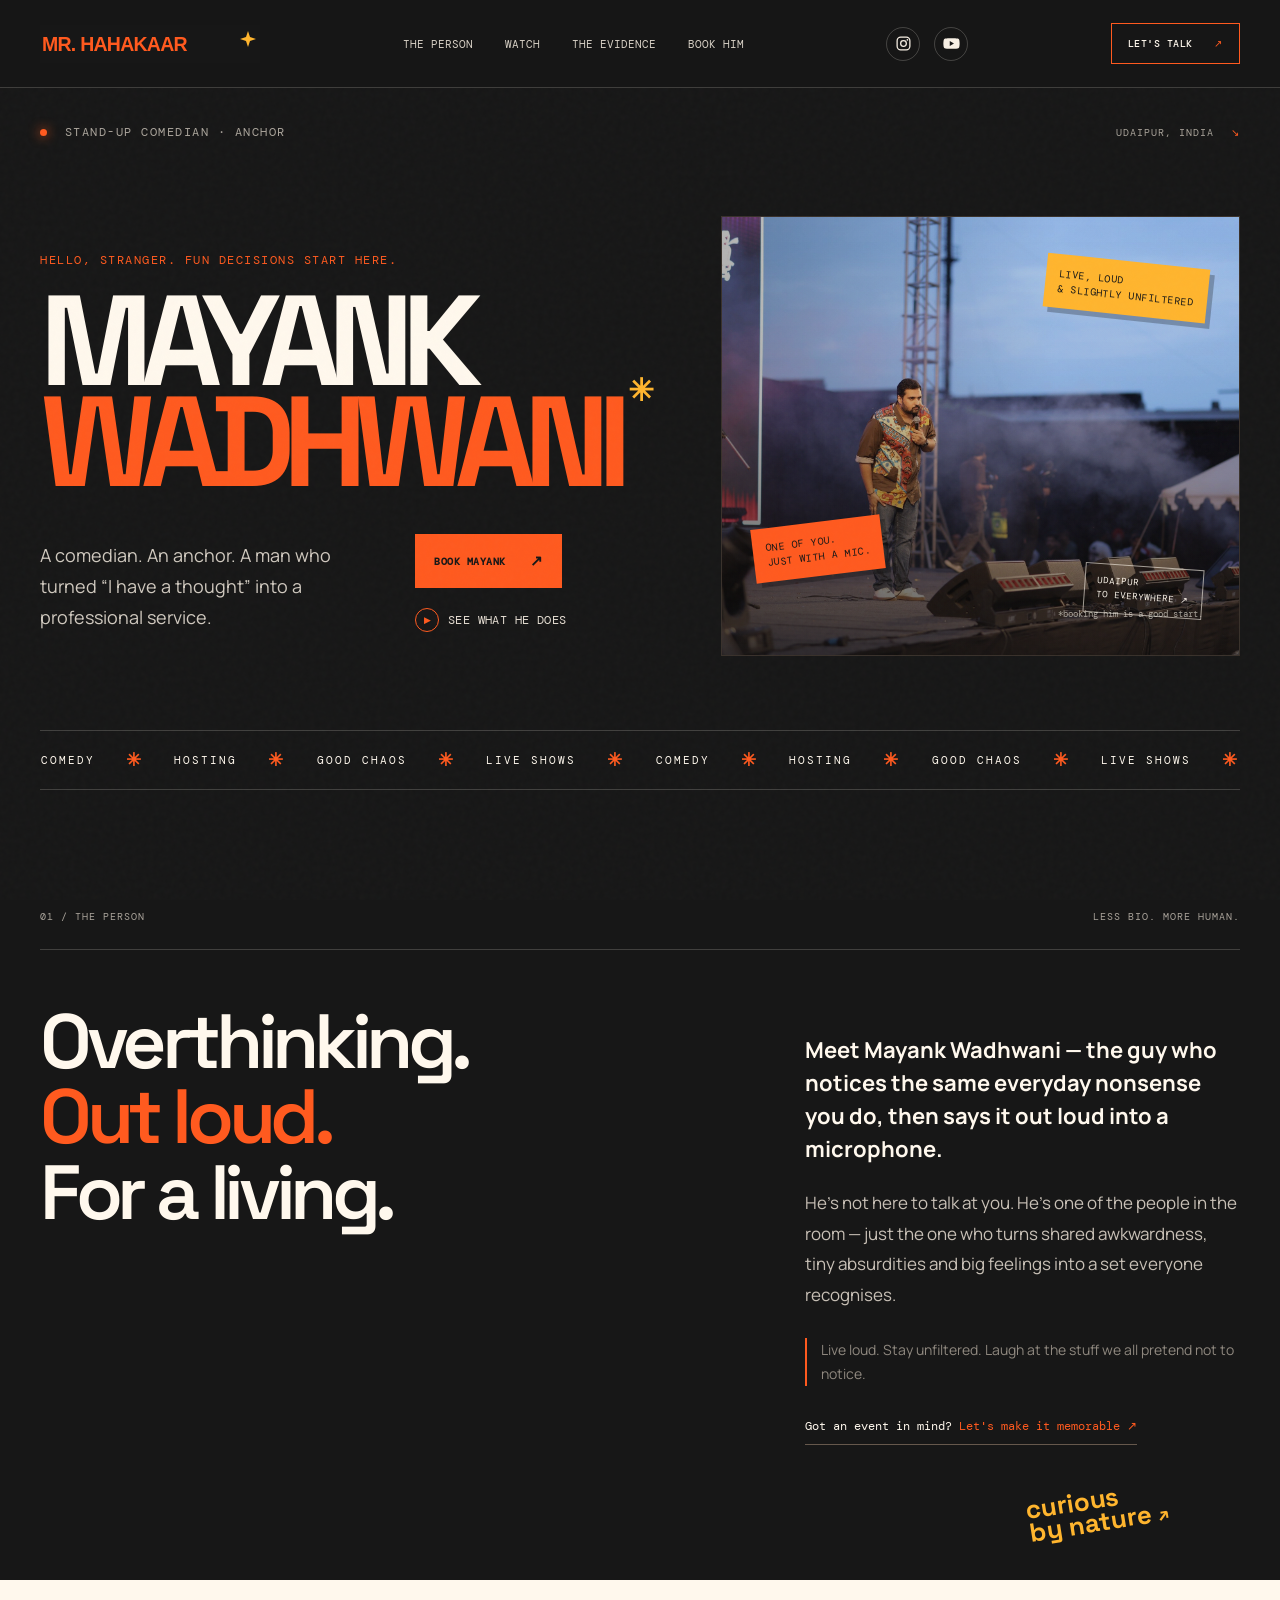
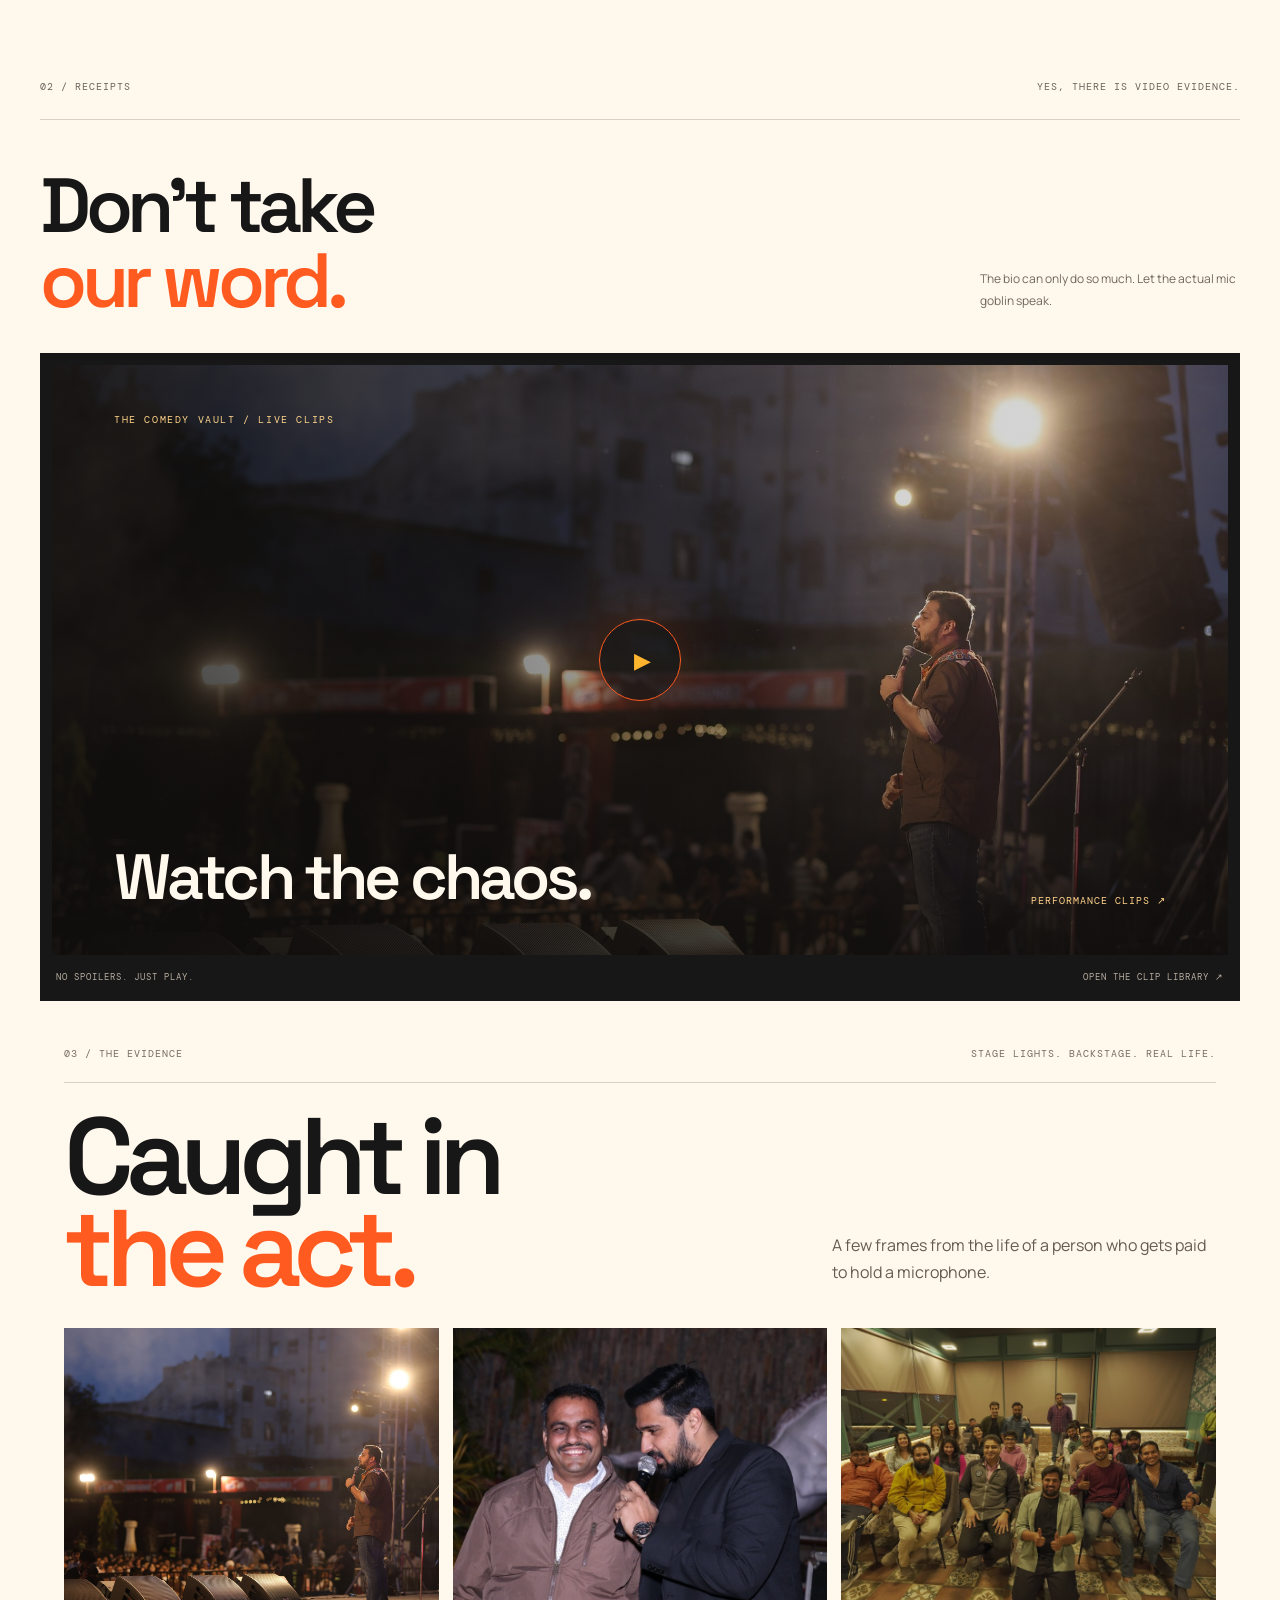
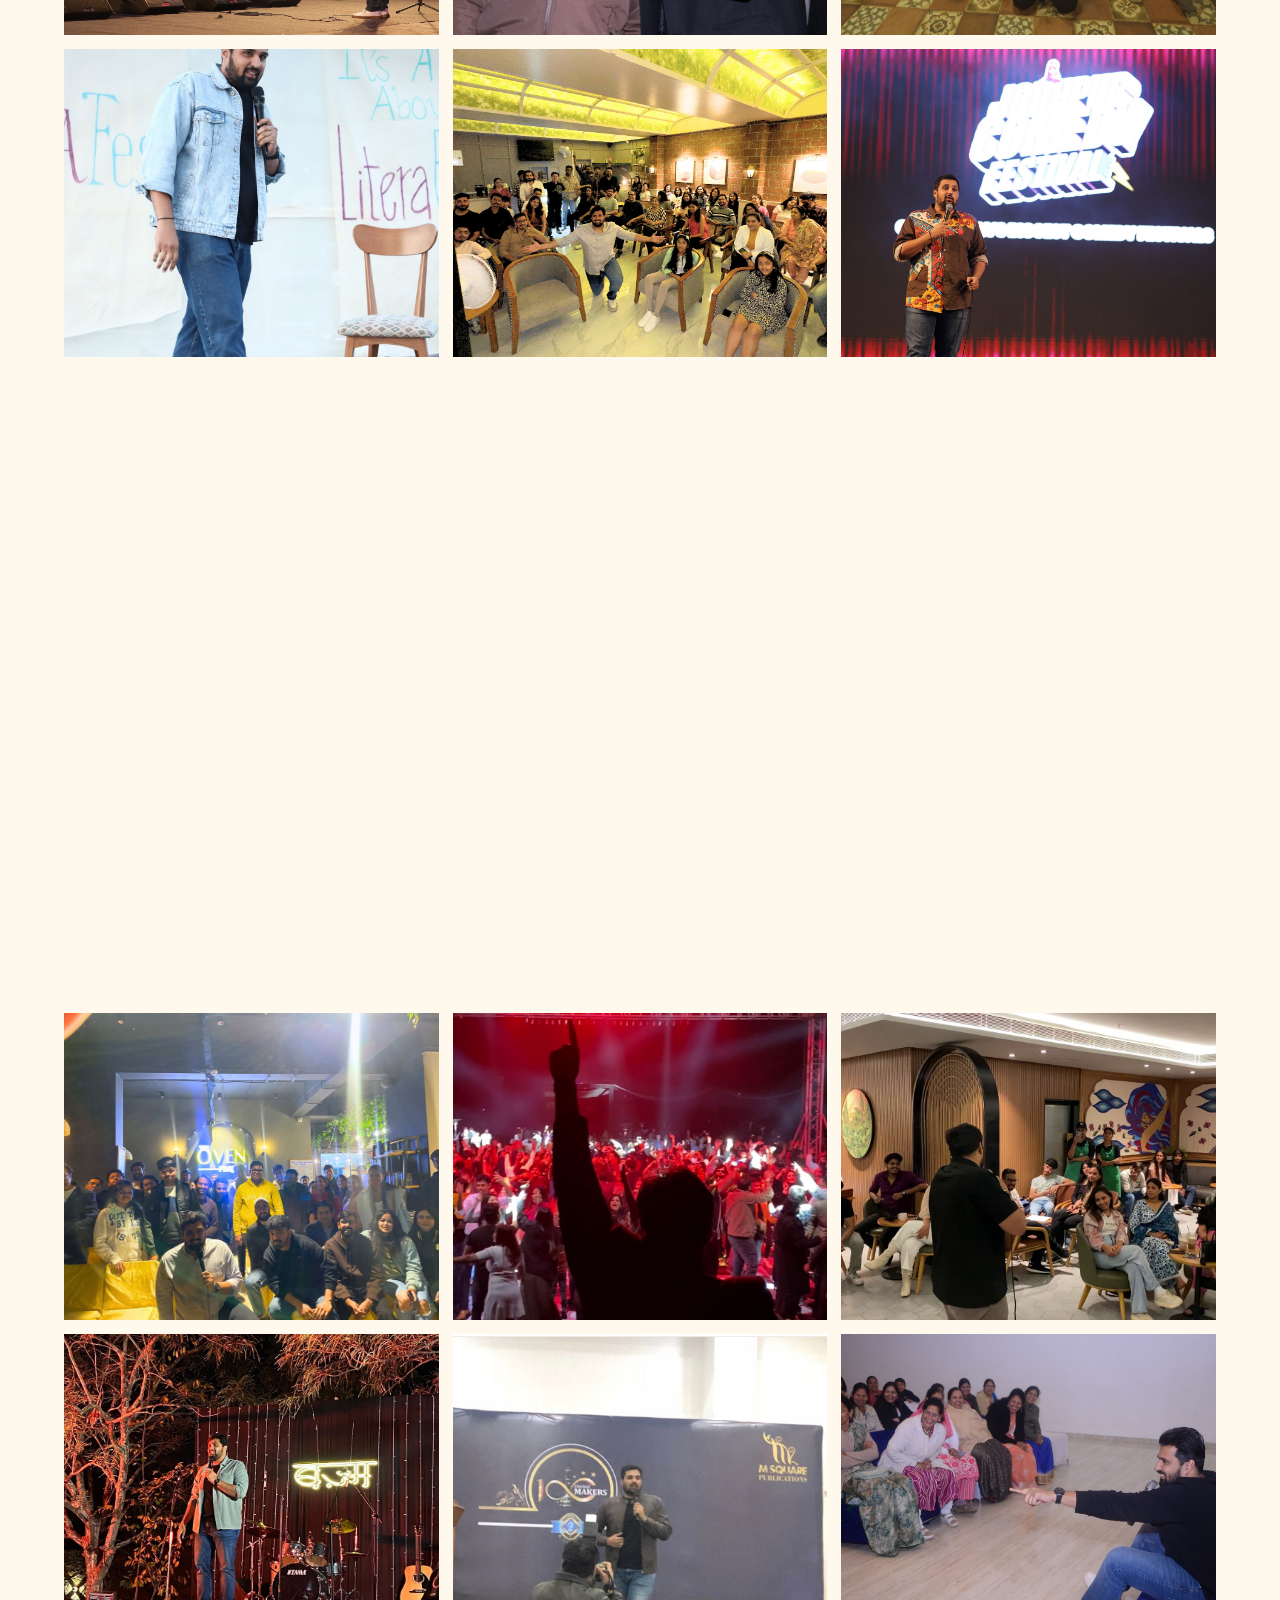
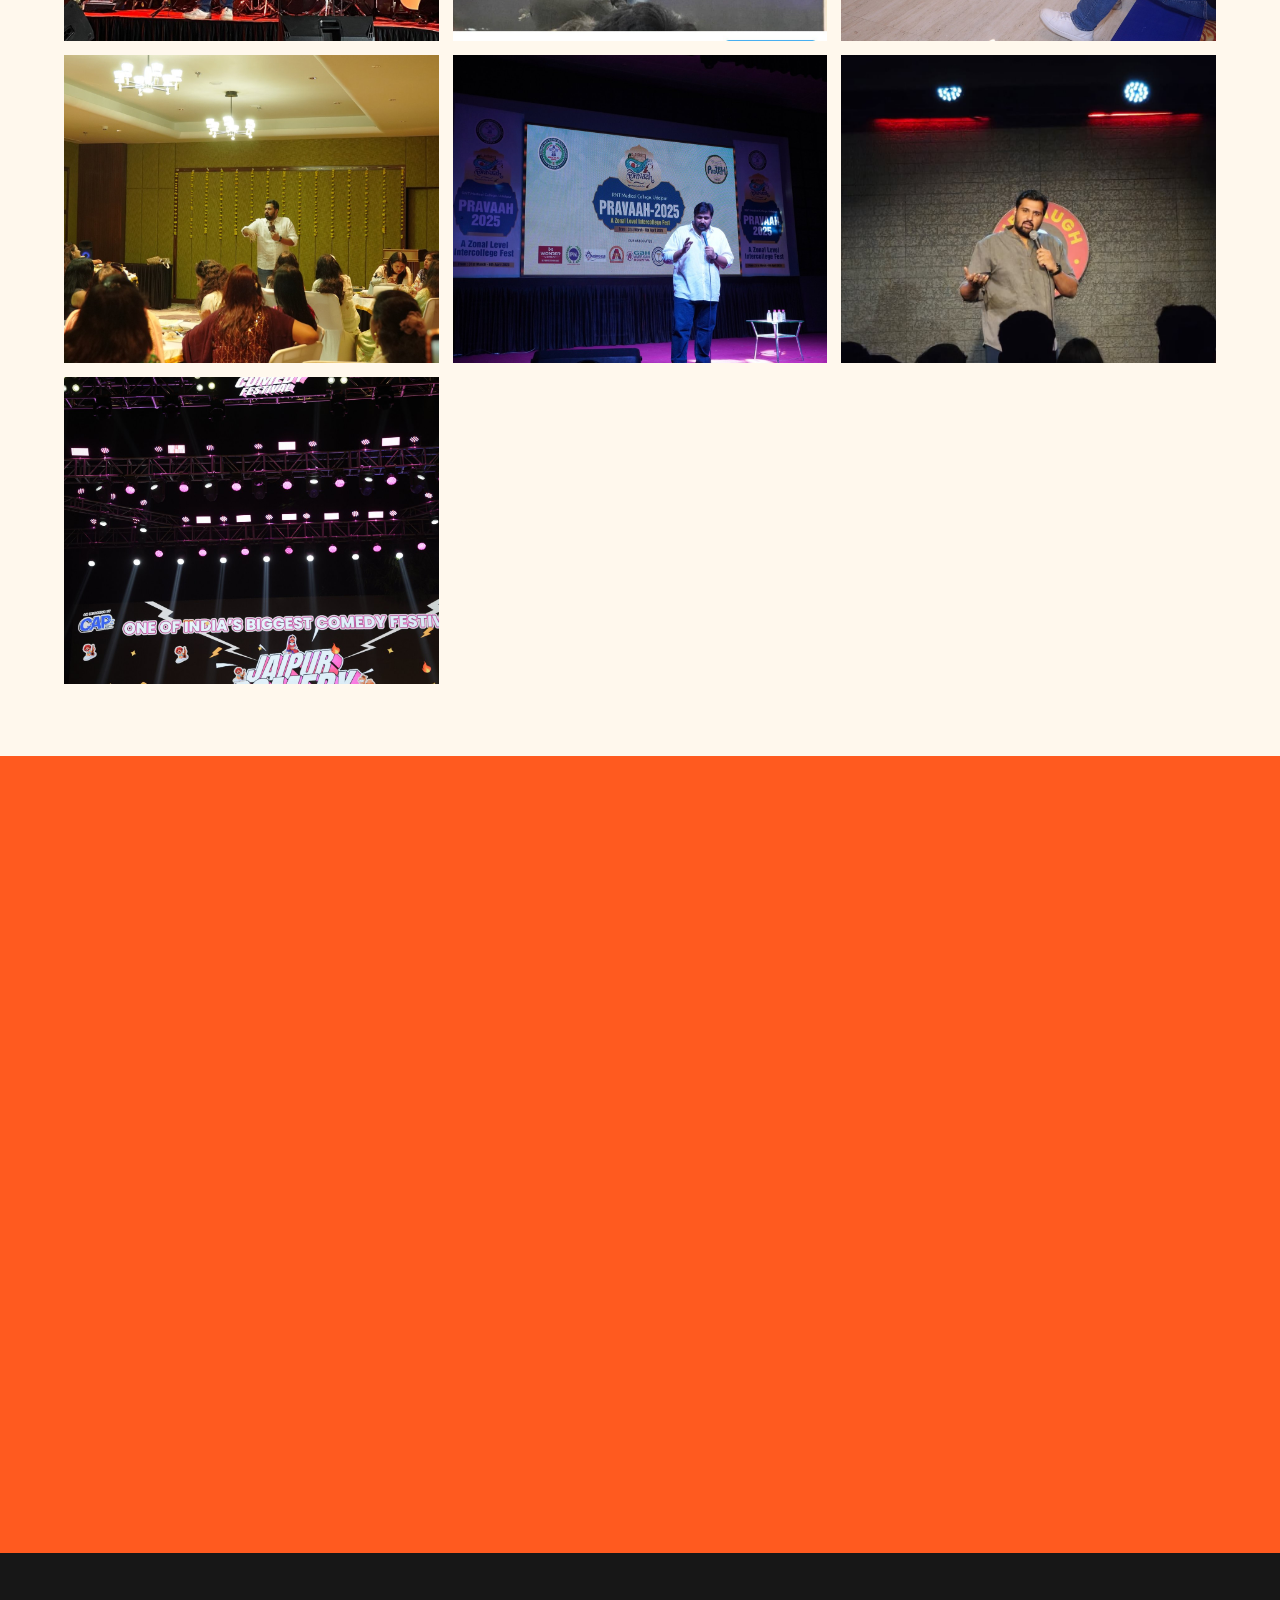
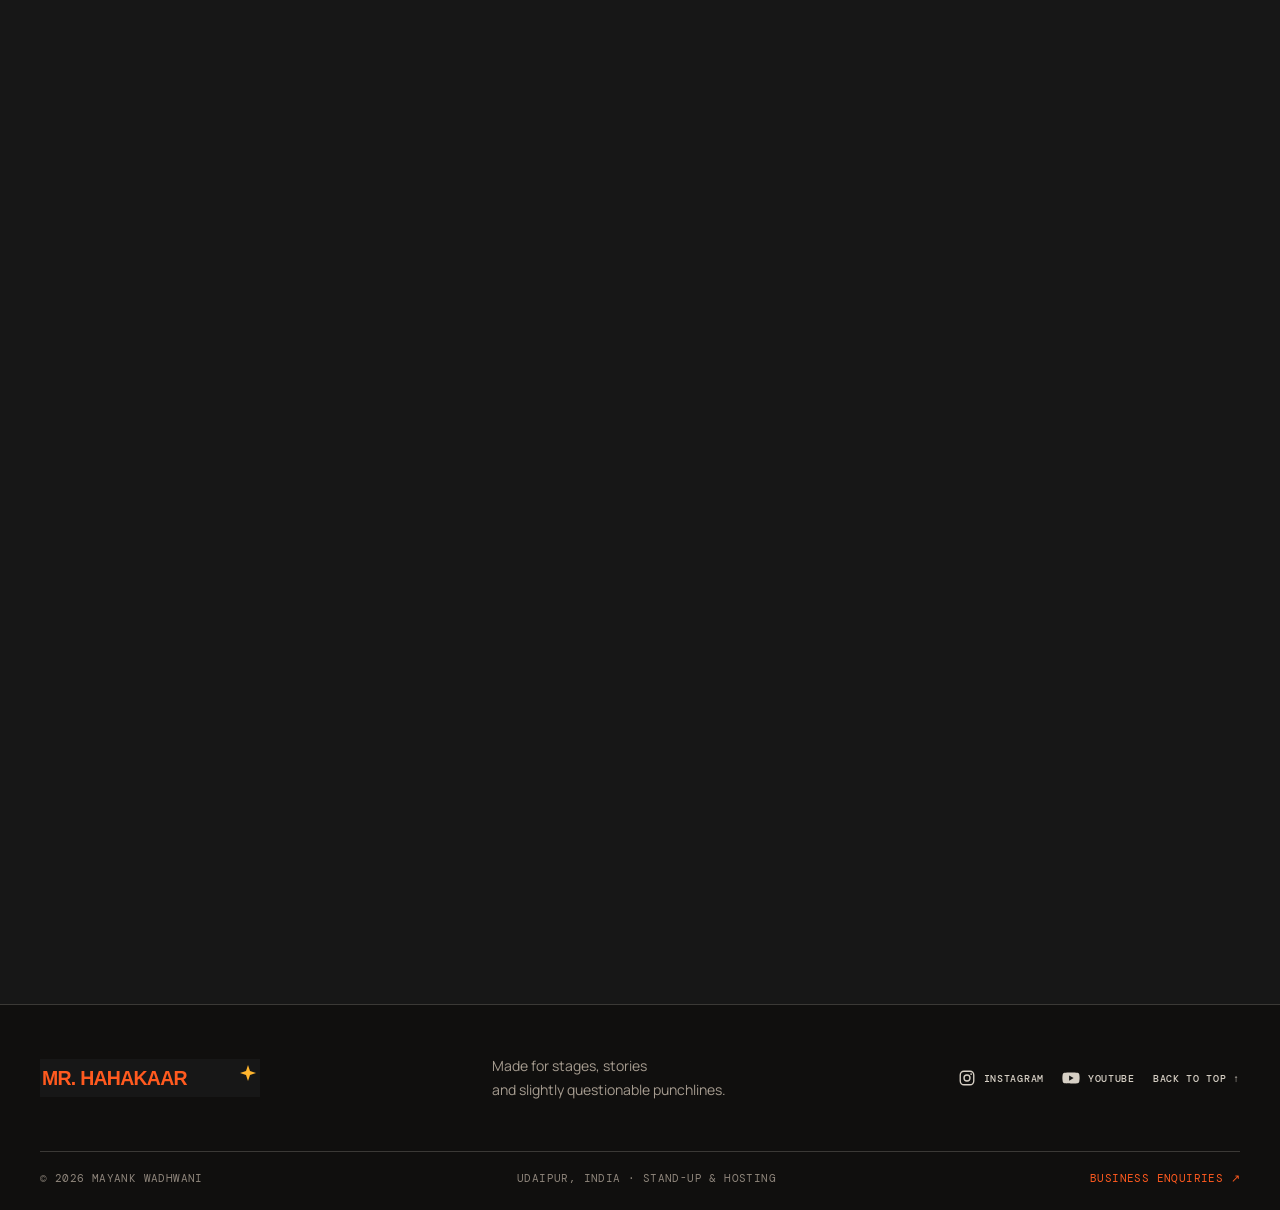
==== commit 74b7cfa4: "Update index.html" ====
--- a/index.html
+++ b/index.html
@@ -210,7 +210,7 @@
           <h2 class="contact-heading">LET'S MAKE<br><span>SOME NOISE.</span></h2>
           <p>Tell us what you're planning. We'll take it from there — preferably with fewer email chains than necessary.</p>
           <a class="contact-email" href="mailto:business.mayankwadhwani@gmail.com">business.mayankwadhwani@gmail.com <span>↗</span></a>
-          <a class="button button-hot whatsapp-link magnetic" href="https://wa.me/918079028032?text=Hey%20!%20Mayank%20ko%20stage%20pe%20laane%20ka%20plan%20hai%20%F0%9F%98%8E%20Event%20details%20discuss%20kar%20sakte%20hain%3F" target="_blank" rel="noopener noreferrer">CONNECT WITH MANAGER <span>↗</span></a>
+          <a class="button button-hot whatsapp-link magnetic" href="https://wa.me/918079028032?text=Hey%20!%20Mayank%20ko%20stage%20pe%20laane%20ka%20plan%20hai%20%Event%20details%20discuss%20kar%20sakte%20hain%3F" target="_blank" rel="noopener noreferrer">CONNECT WITH MANAGER <span>↗</span></a>
         </div>
         <form class="booking-form reveal" id="booking-form">
           <p class="form-heading">THE QUICK DETAILS</p>
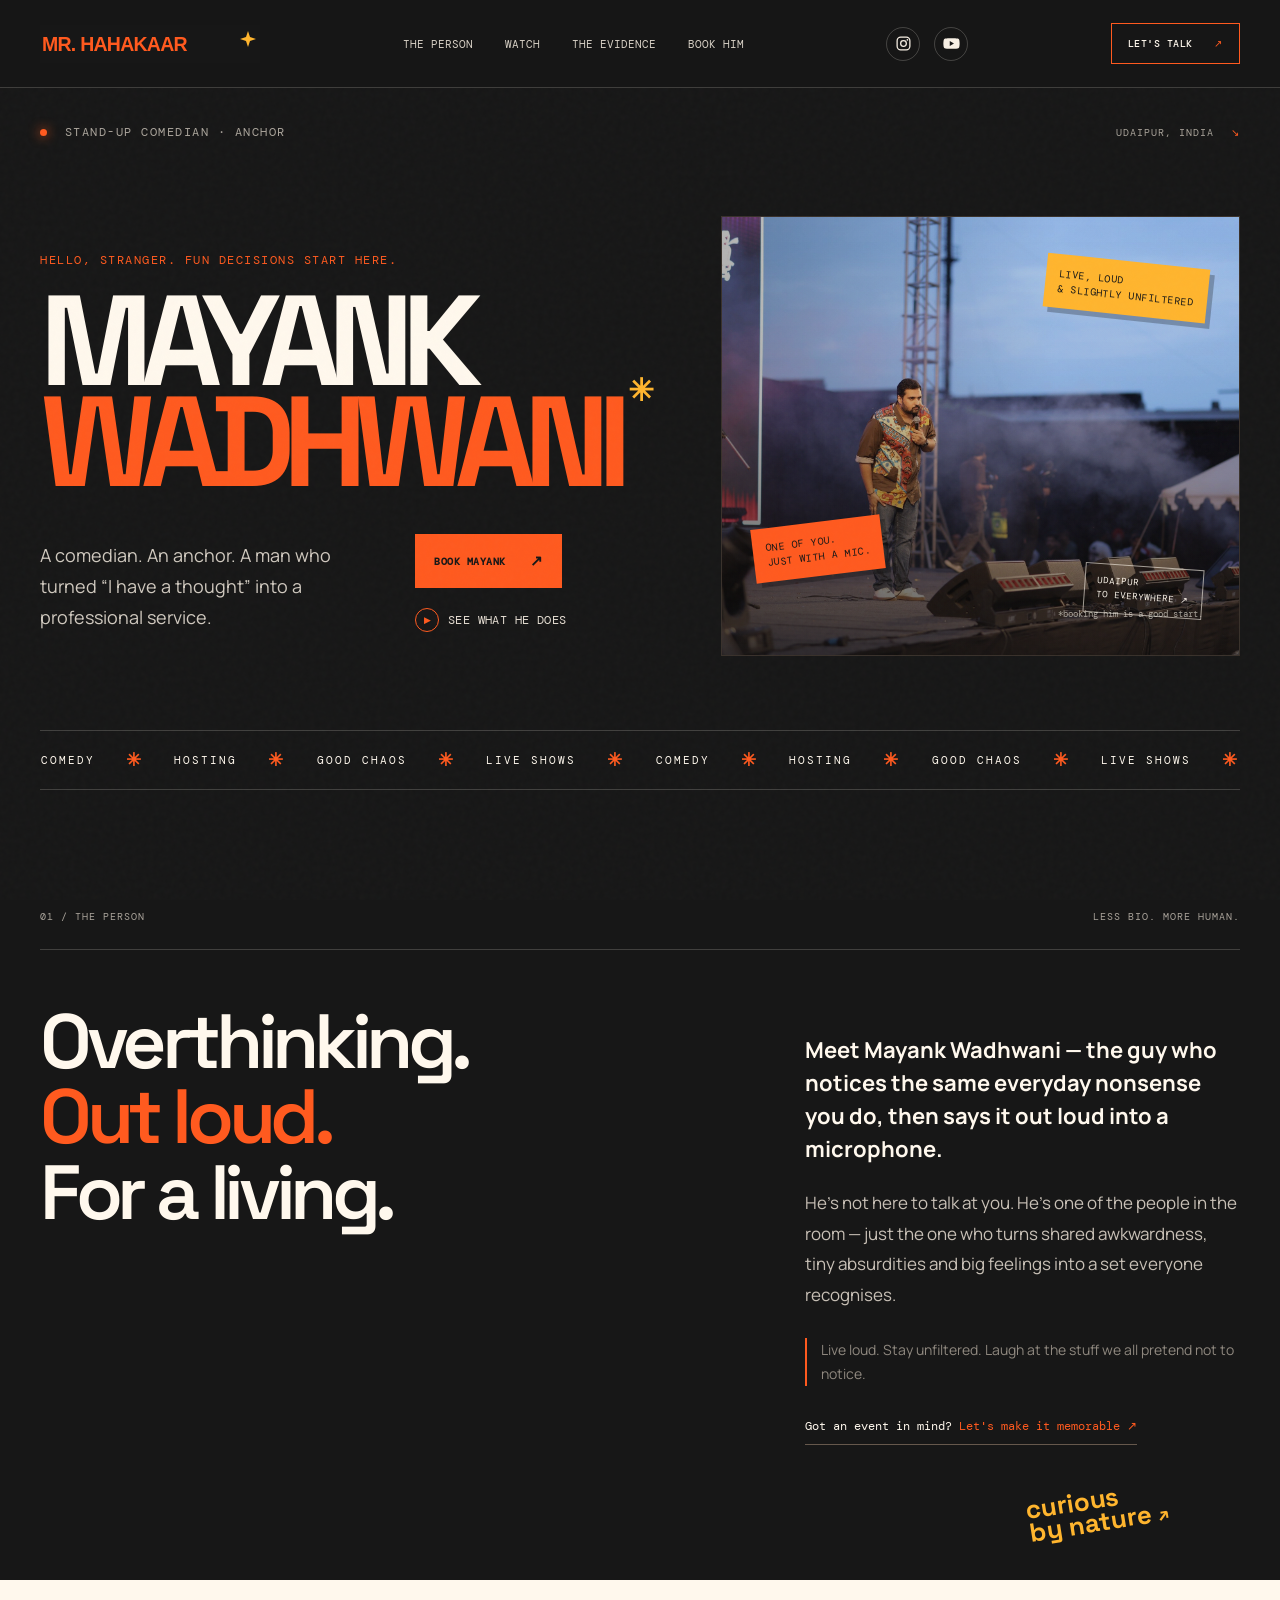
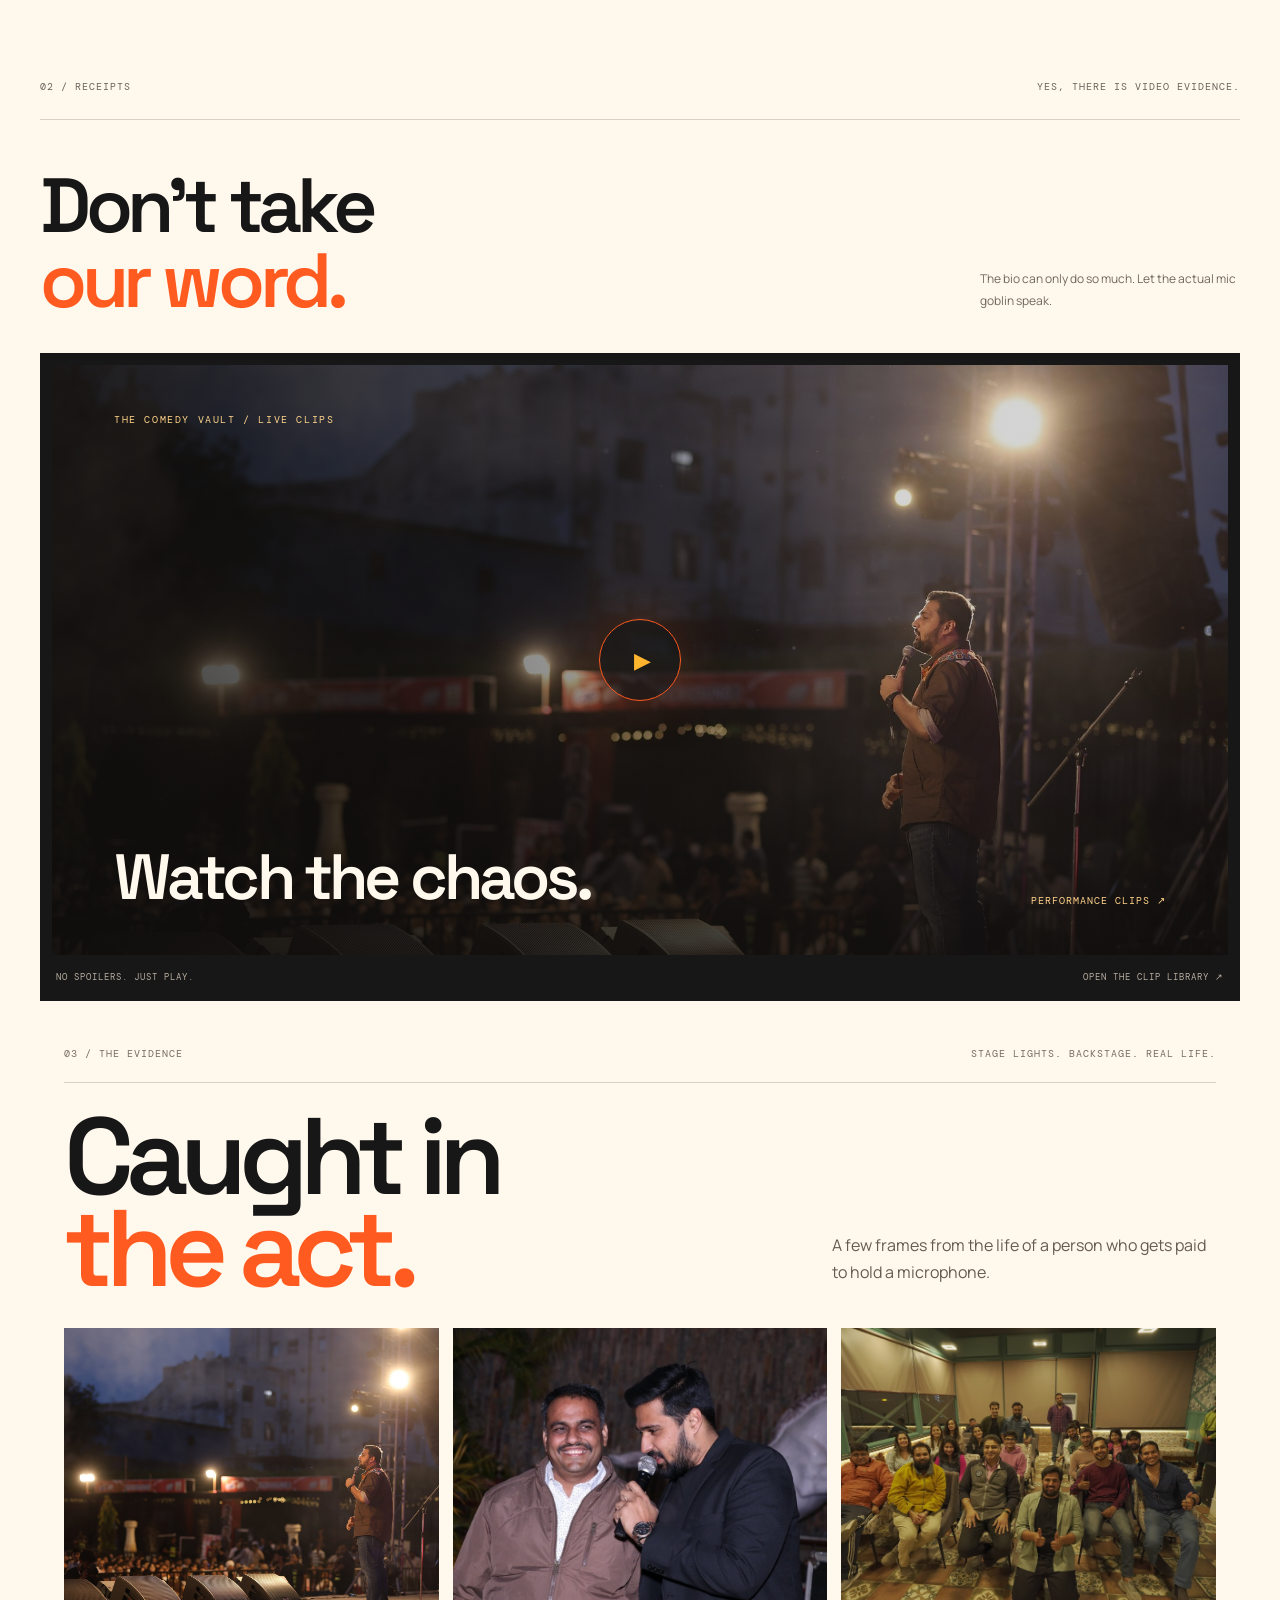
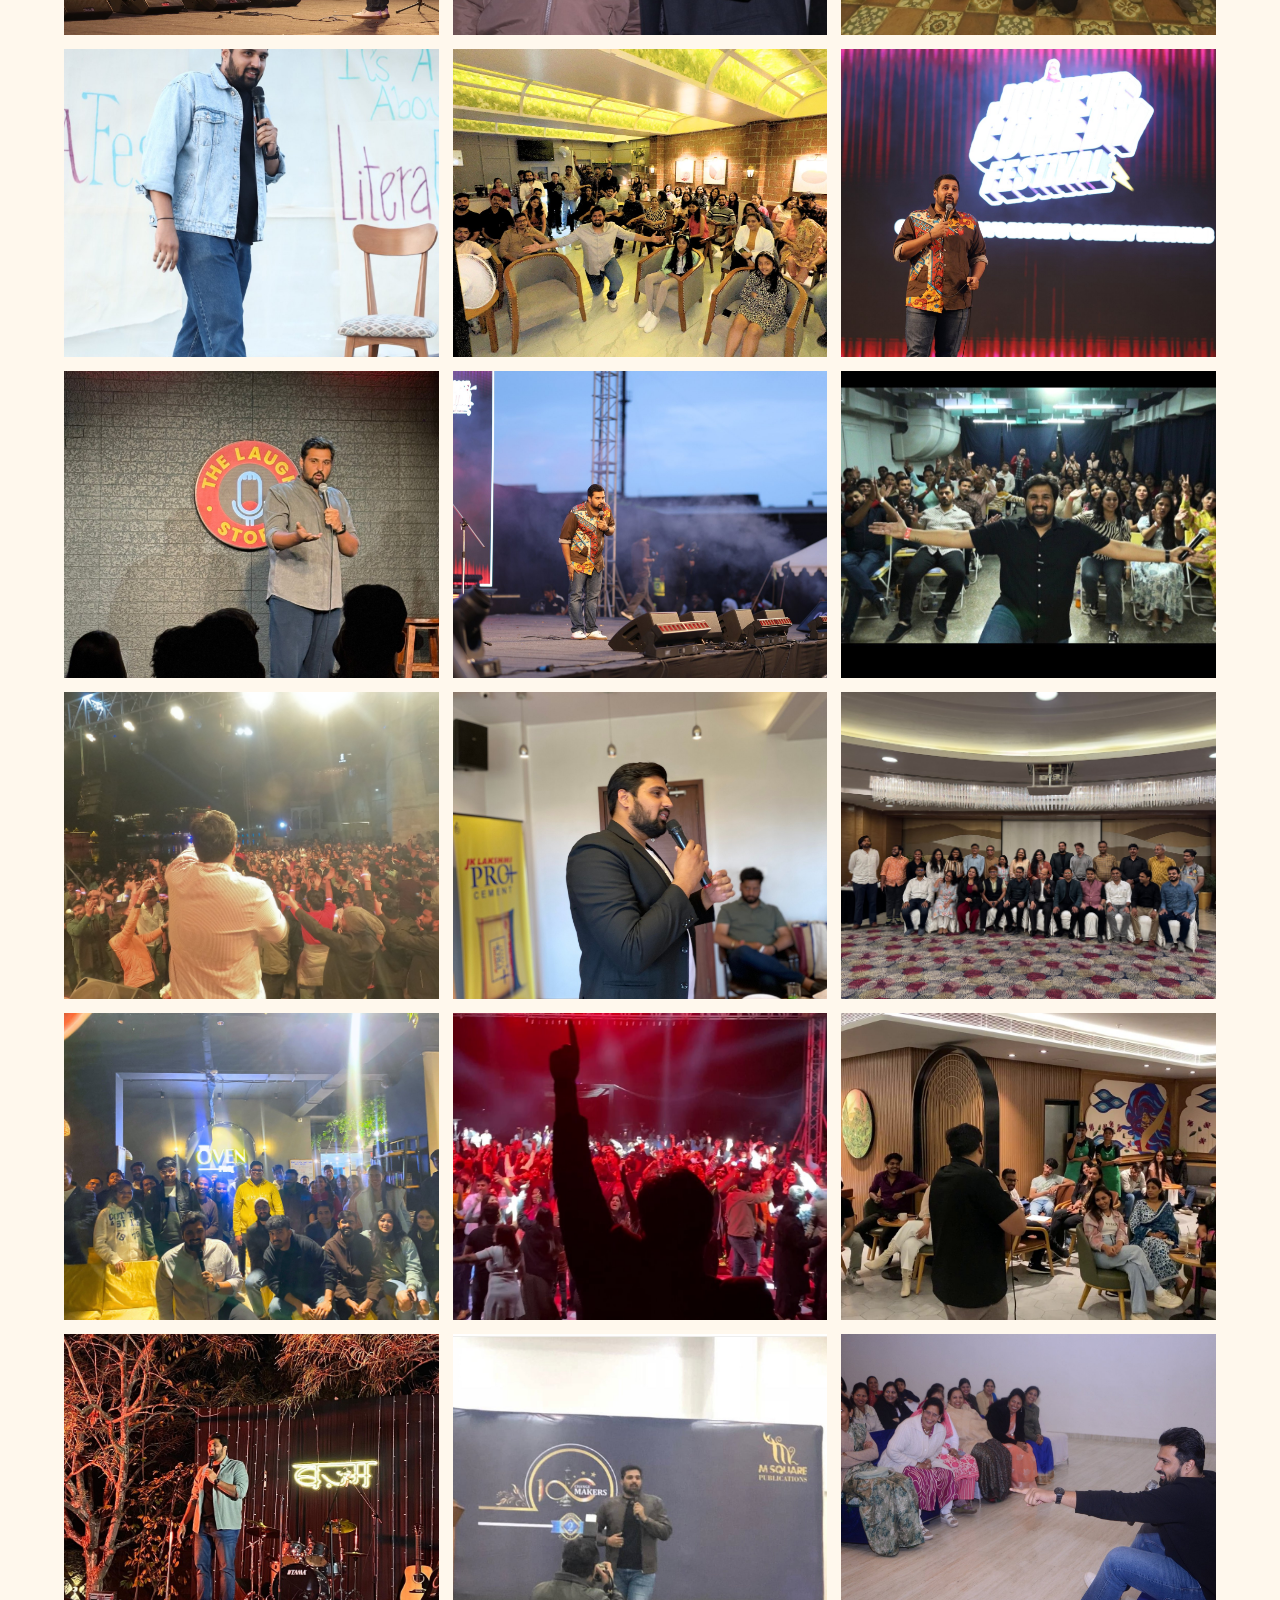
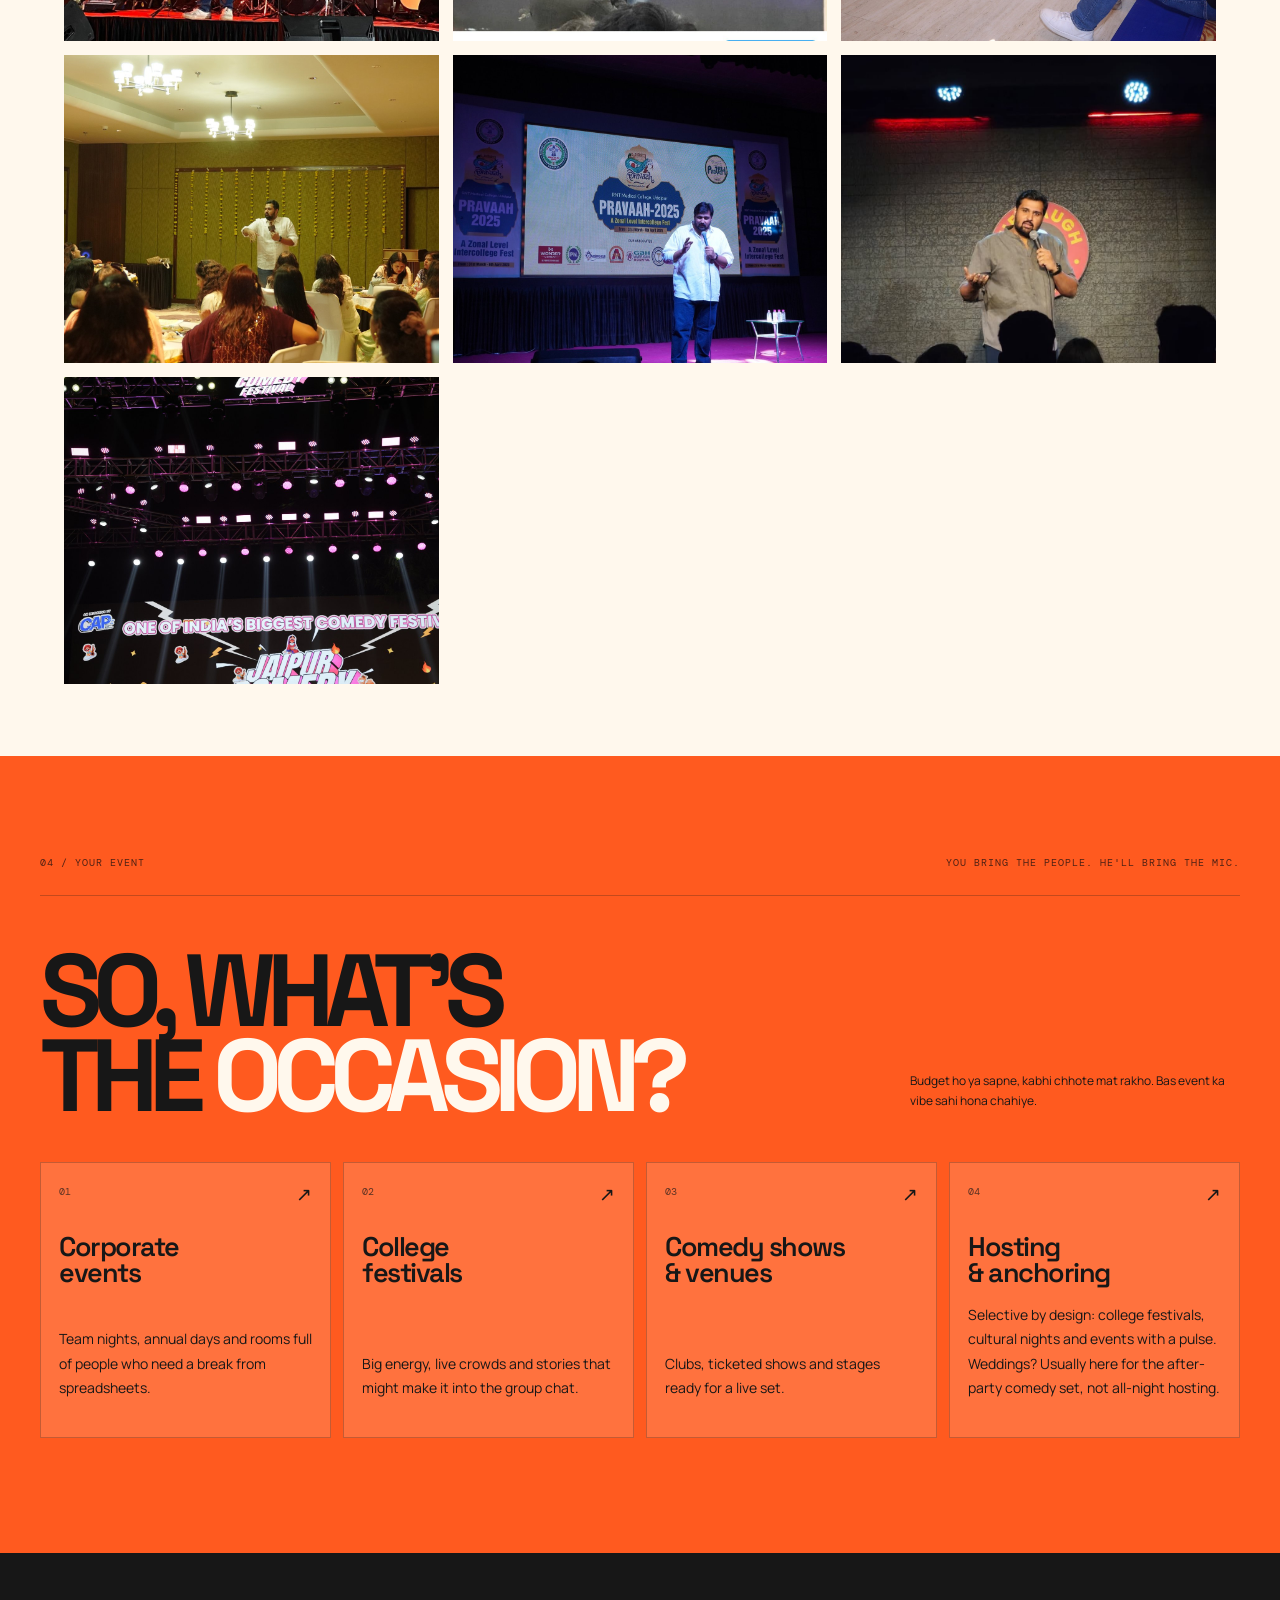
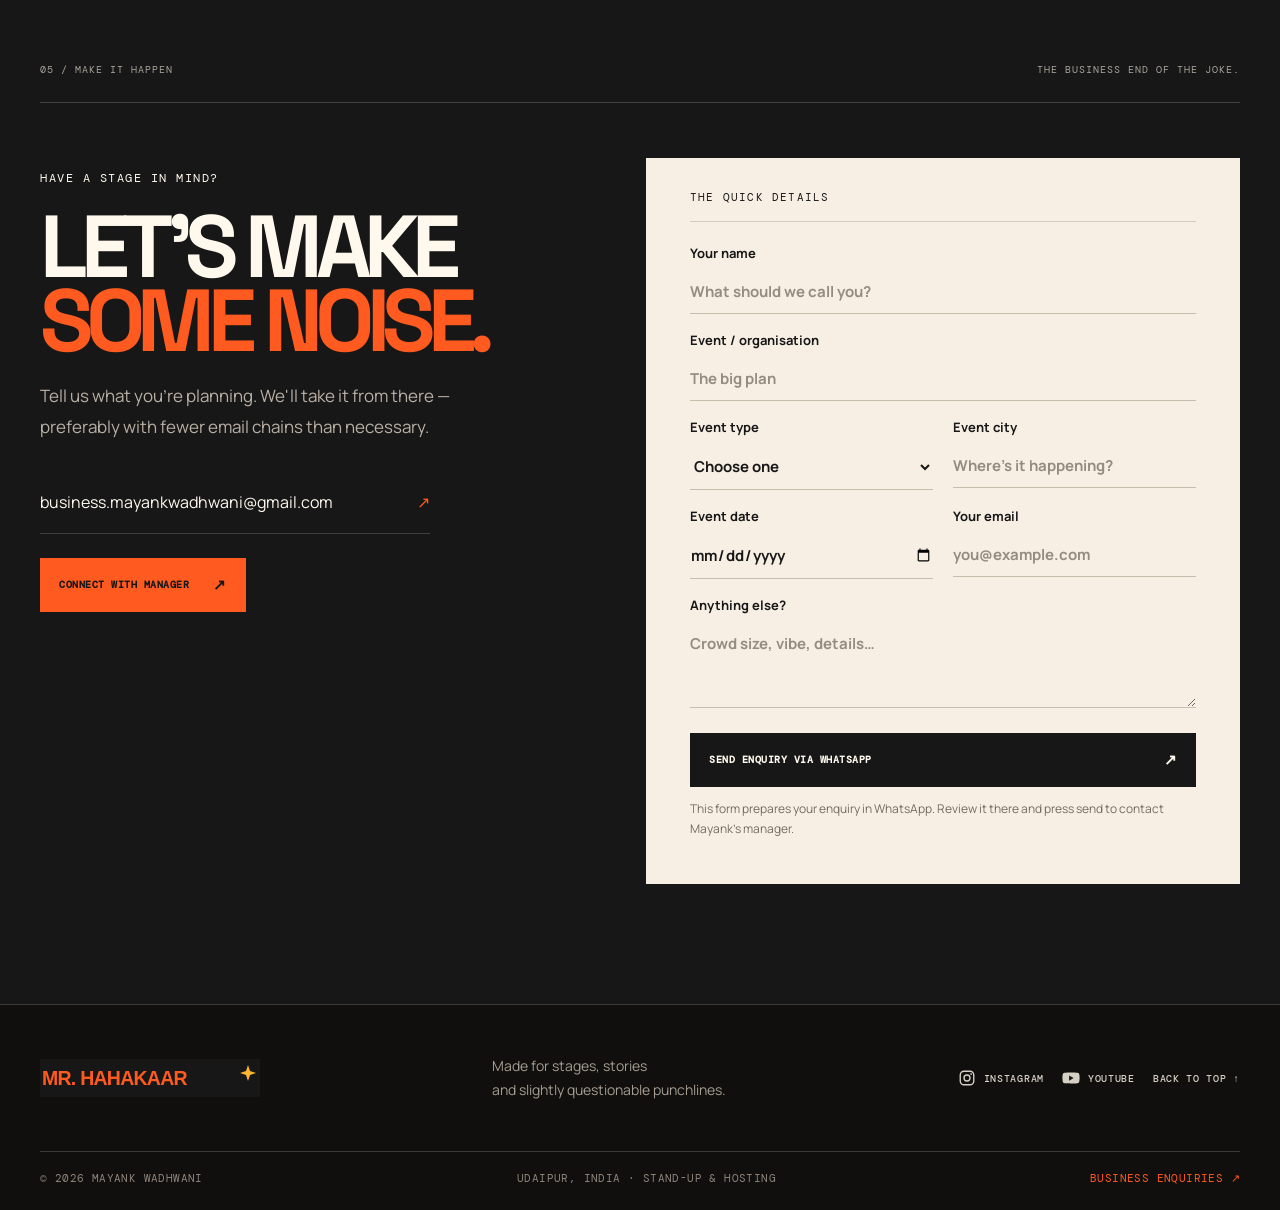
==== commit b056825d: "Update index.html" ====
--- a/index.html
+++ b/index.html
@@ -210,7 +210,7 @@
           <h2 class="contact-heading">LET'S MAKE<br><span>SOME NOISE.</span></h2>
           <p>Tell us what you're planning. We'll take it from there — preferably with fewer email chains than necessary.</p>
           <a class="contact-email" href="mailto:business.mayankwadhwani@gmail.com">business.mayankwadhwani@gmail.com <span>↗</span></a>
-          <a class="button button-hot whatsapp-link magnetic" href="https://wa.me/918079028032?text=Hey%20!%20Mayank%20ko%20stage%20pe%20laane%20ka%20plan%20hai%20%Event%20details%20discuss%20kar%20sakte%20hain%3F" target="_blank" rel="noopener noreferrer">CONNECT WITH MANAGER <span>↗</span></a>
+          <a class="button button-hot whatsapp-link magnetic" href="https://wa.me/918079028032?text=Hey%20!%20Mayank%20ko%20stage%20pe%20laane%20ka%20plan%20hai%20%20.%20Can%20we%20discuss%20event%20details%20?%3F" target="_blank" rel="noopener noreferrer">CONNECT WITH MANAGER <span>↗</span></a>
         </div>
         <form class="booking-form reveal" id="booking-form">
           <p class="form-heading">THE QUICK DETAILS</p>
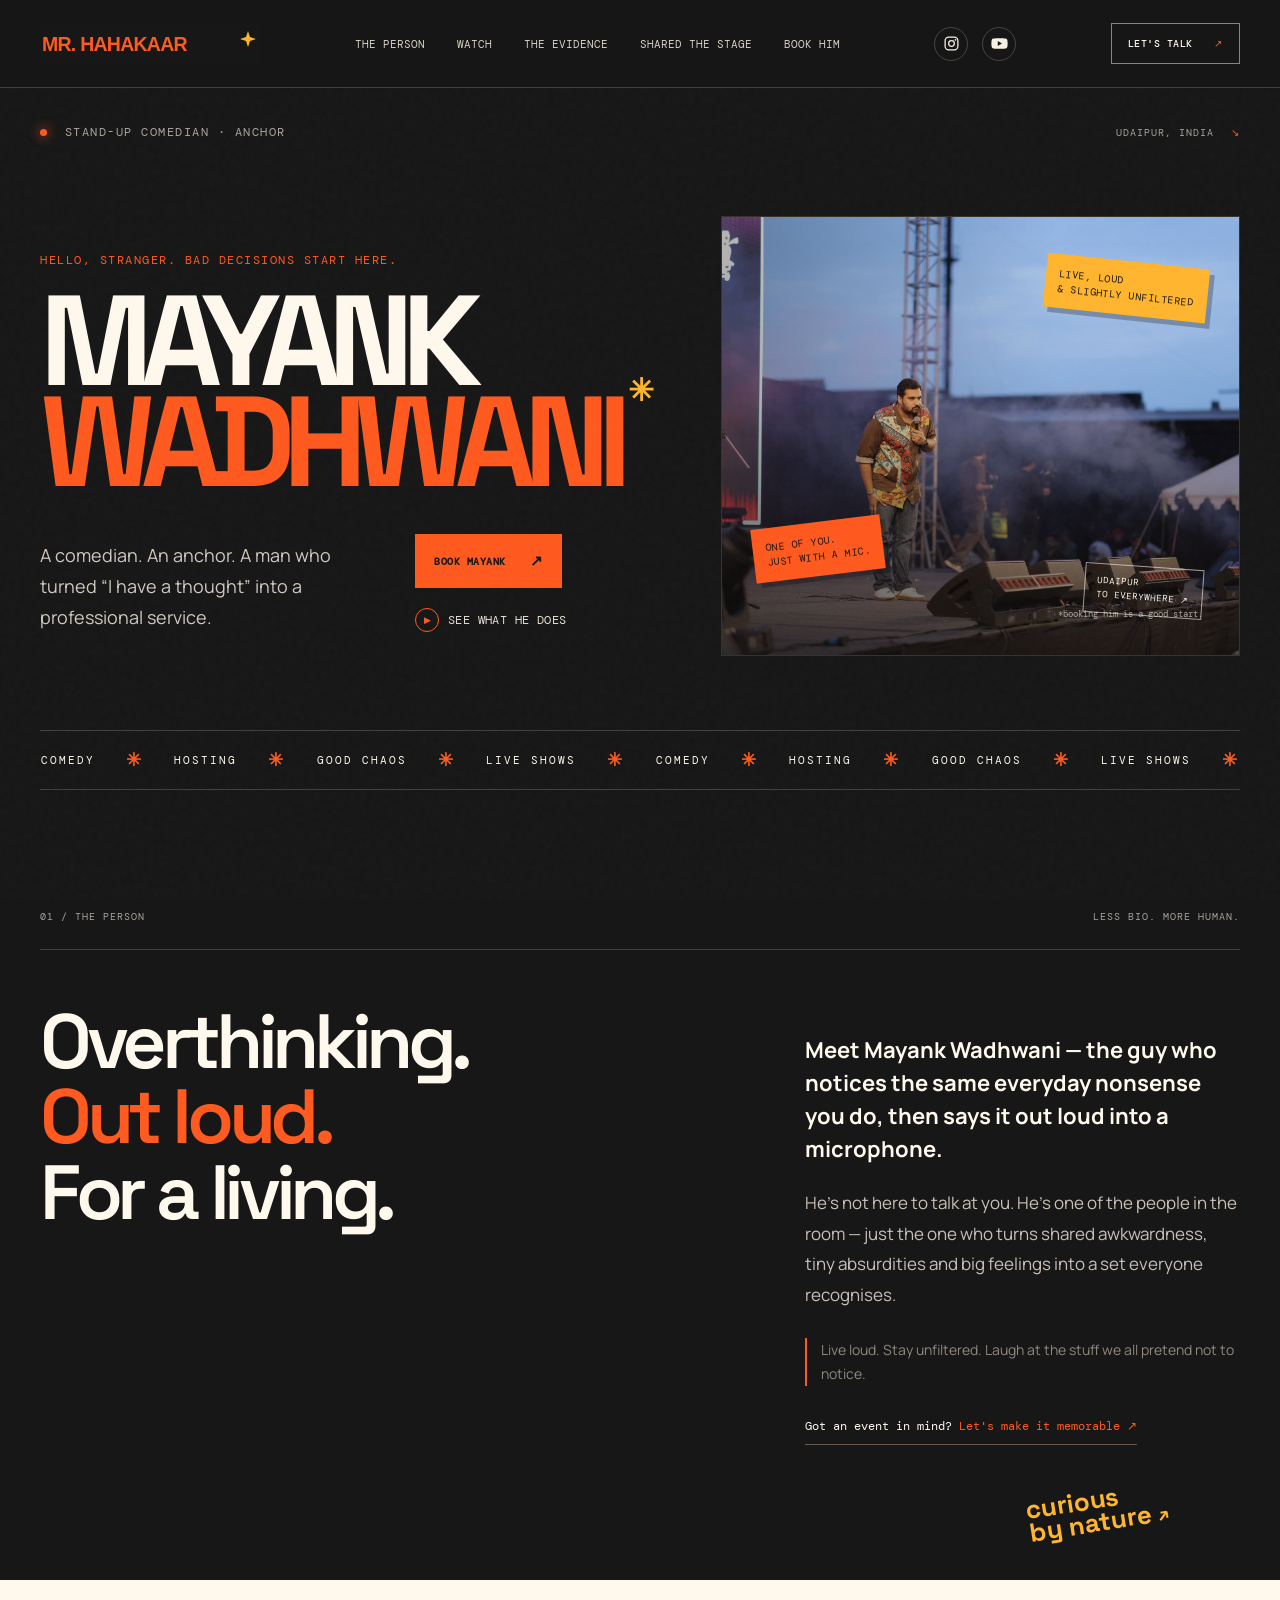
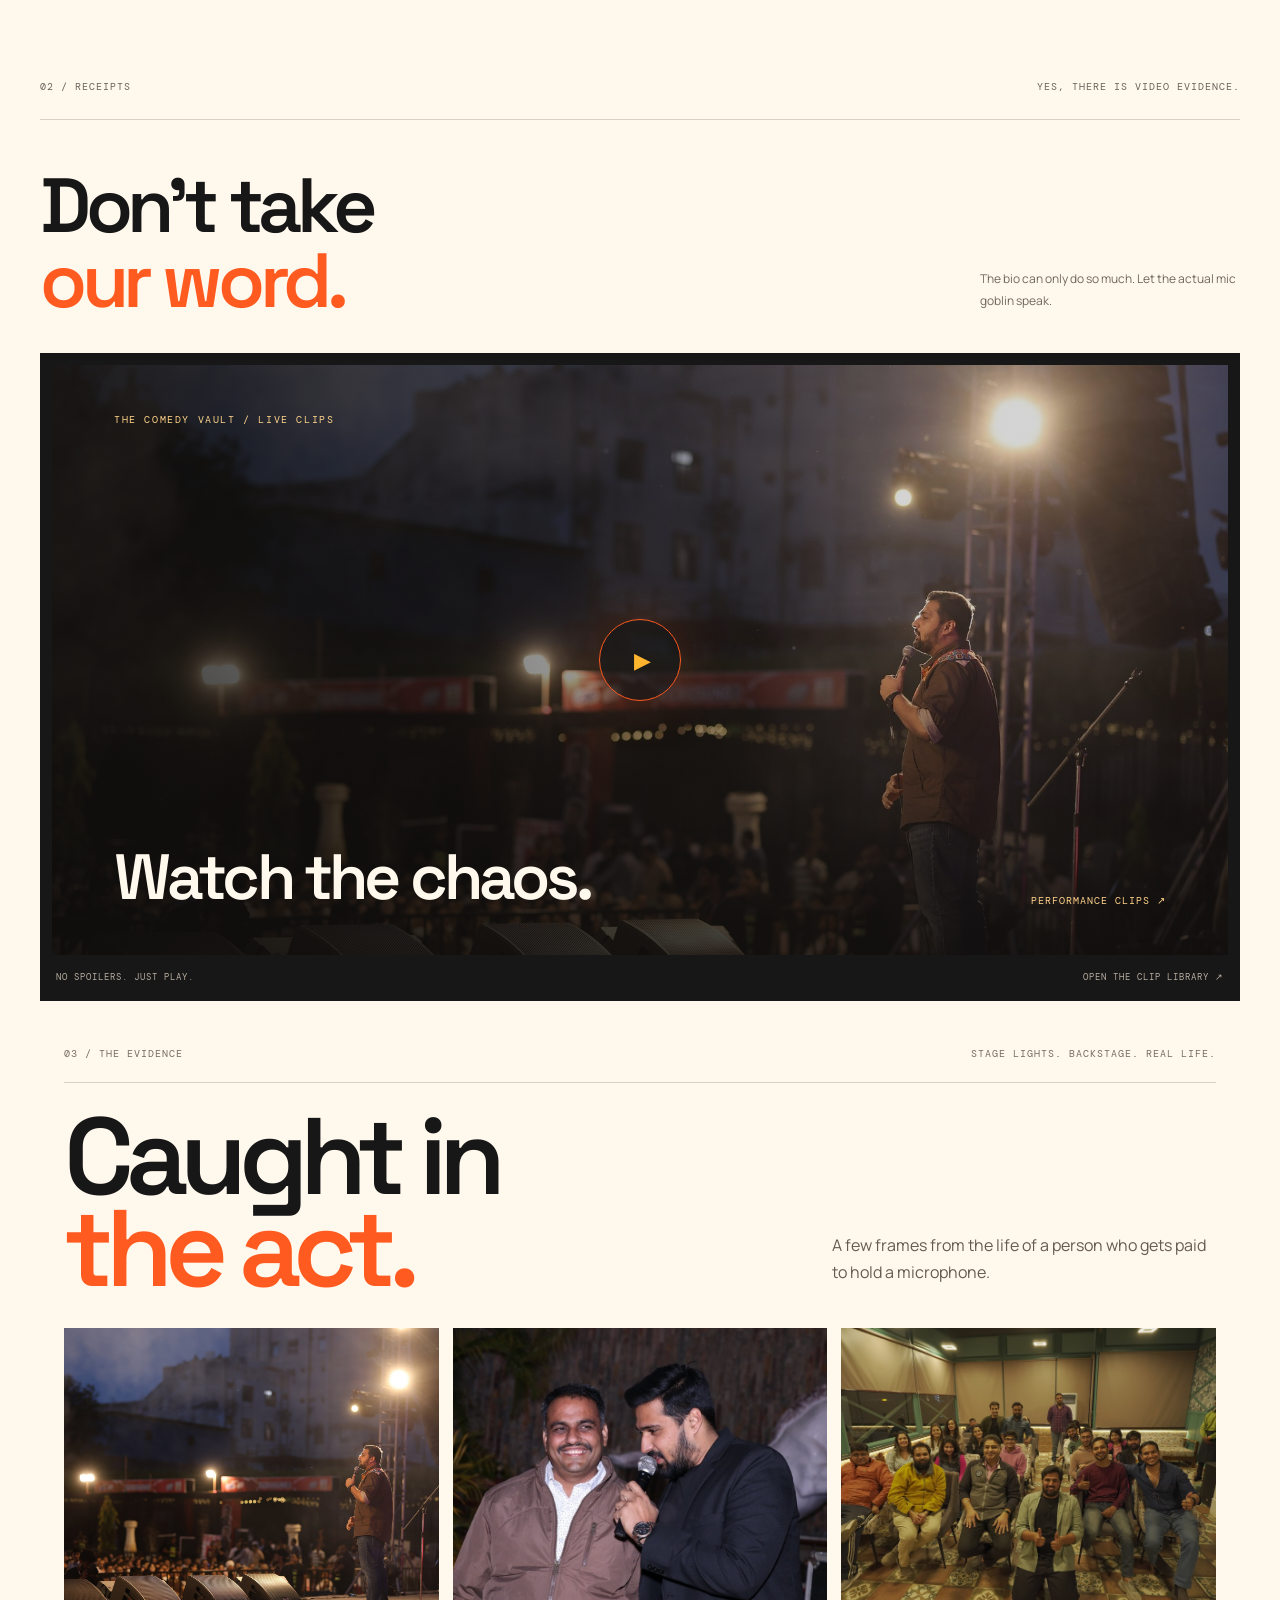
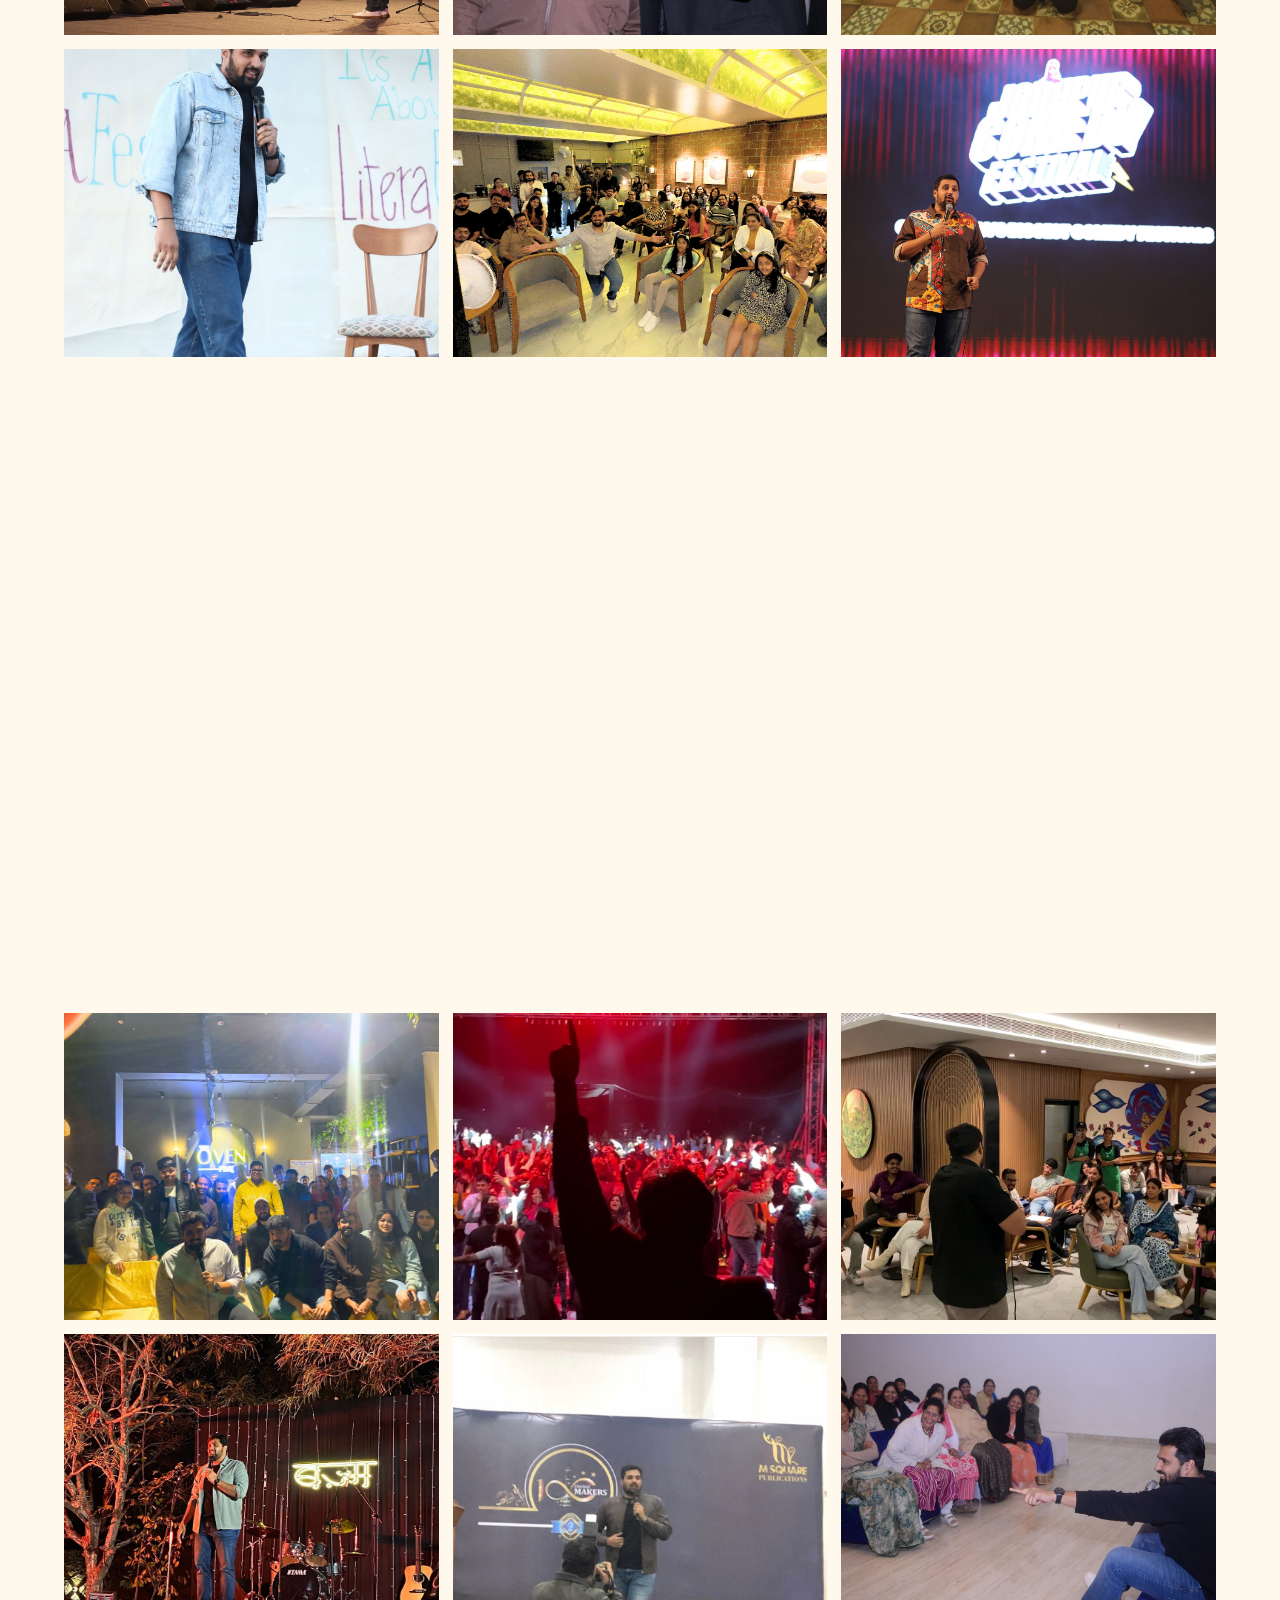
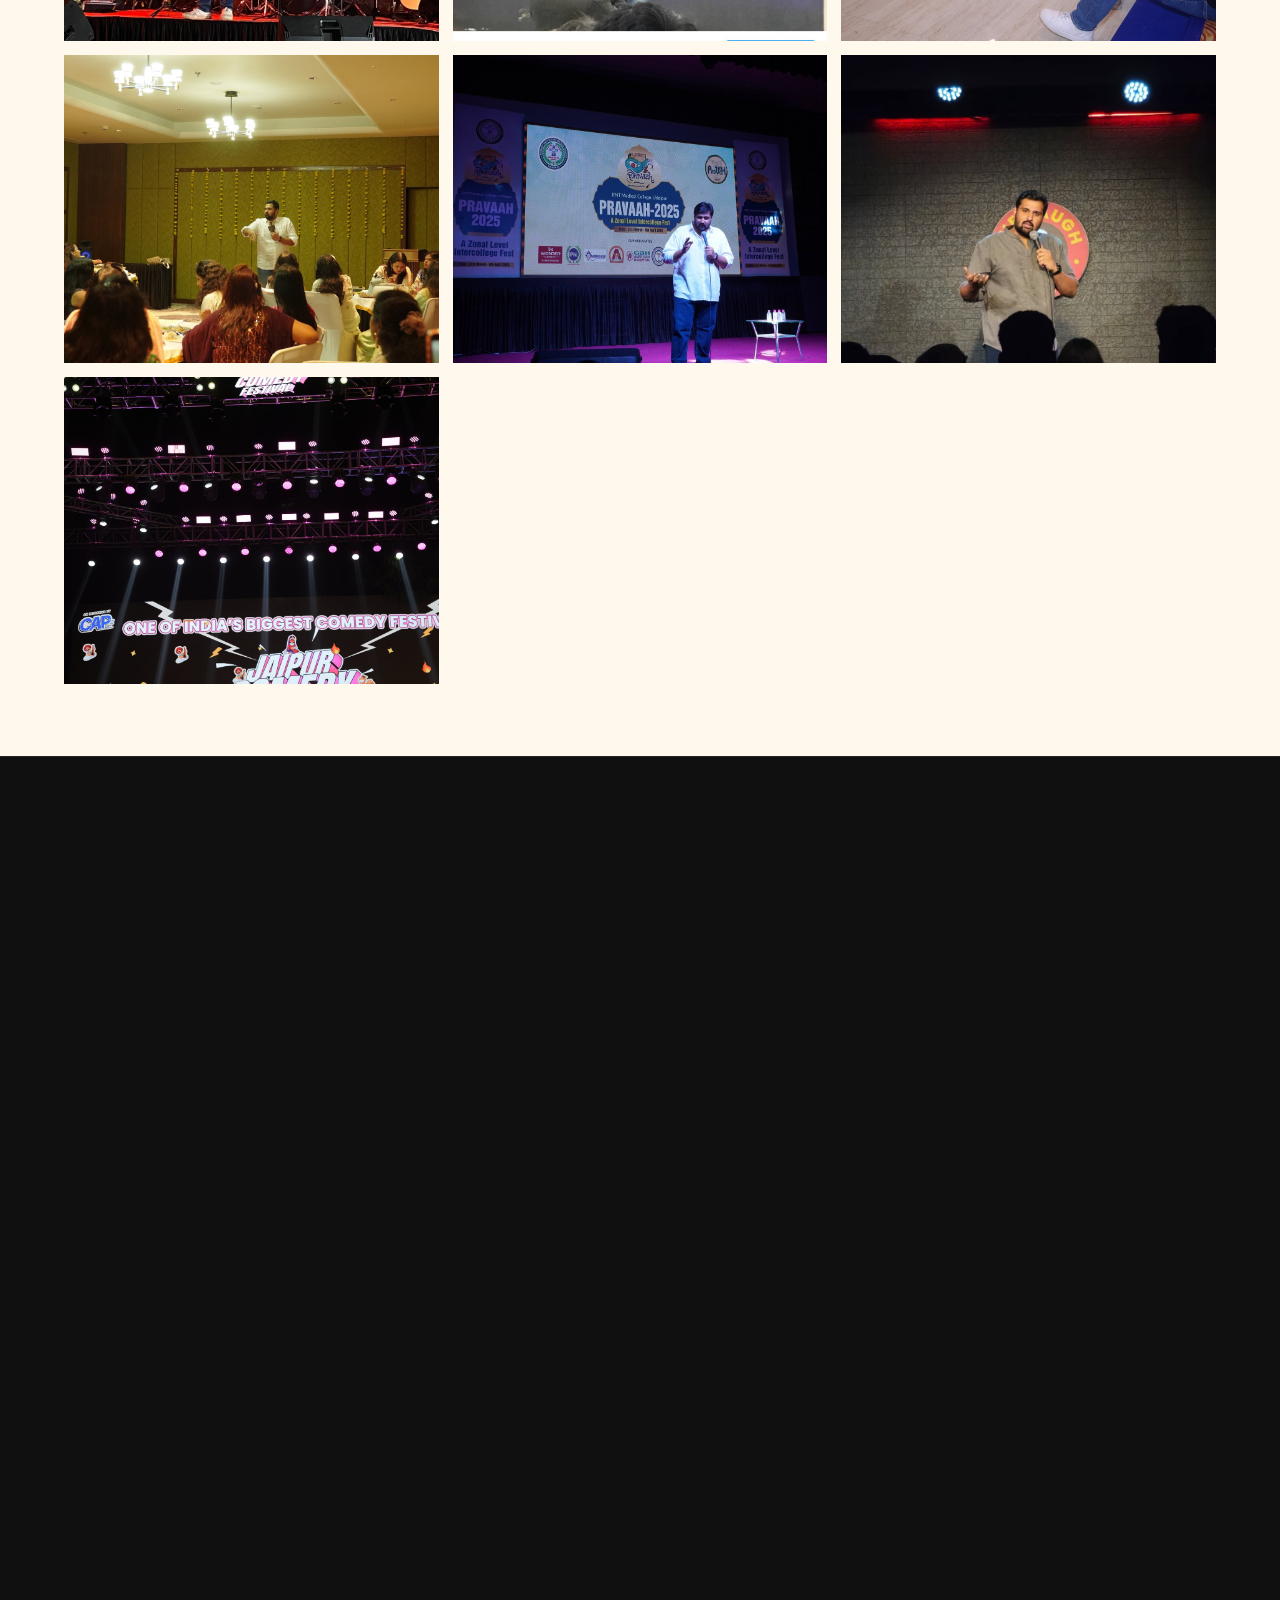
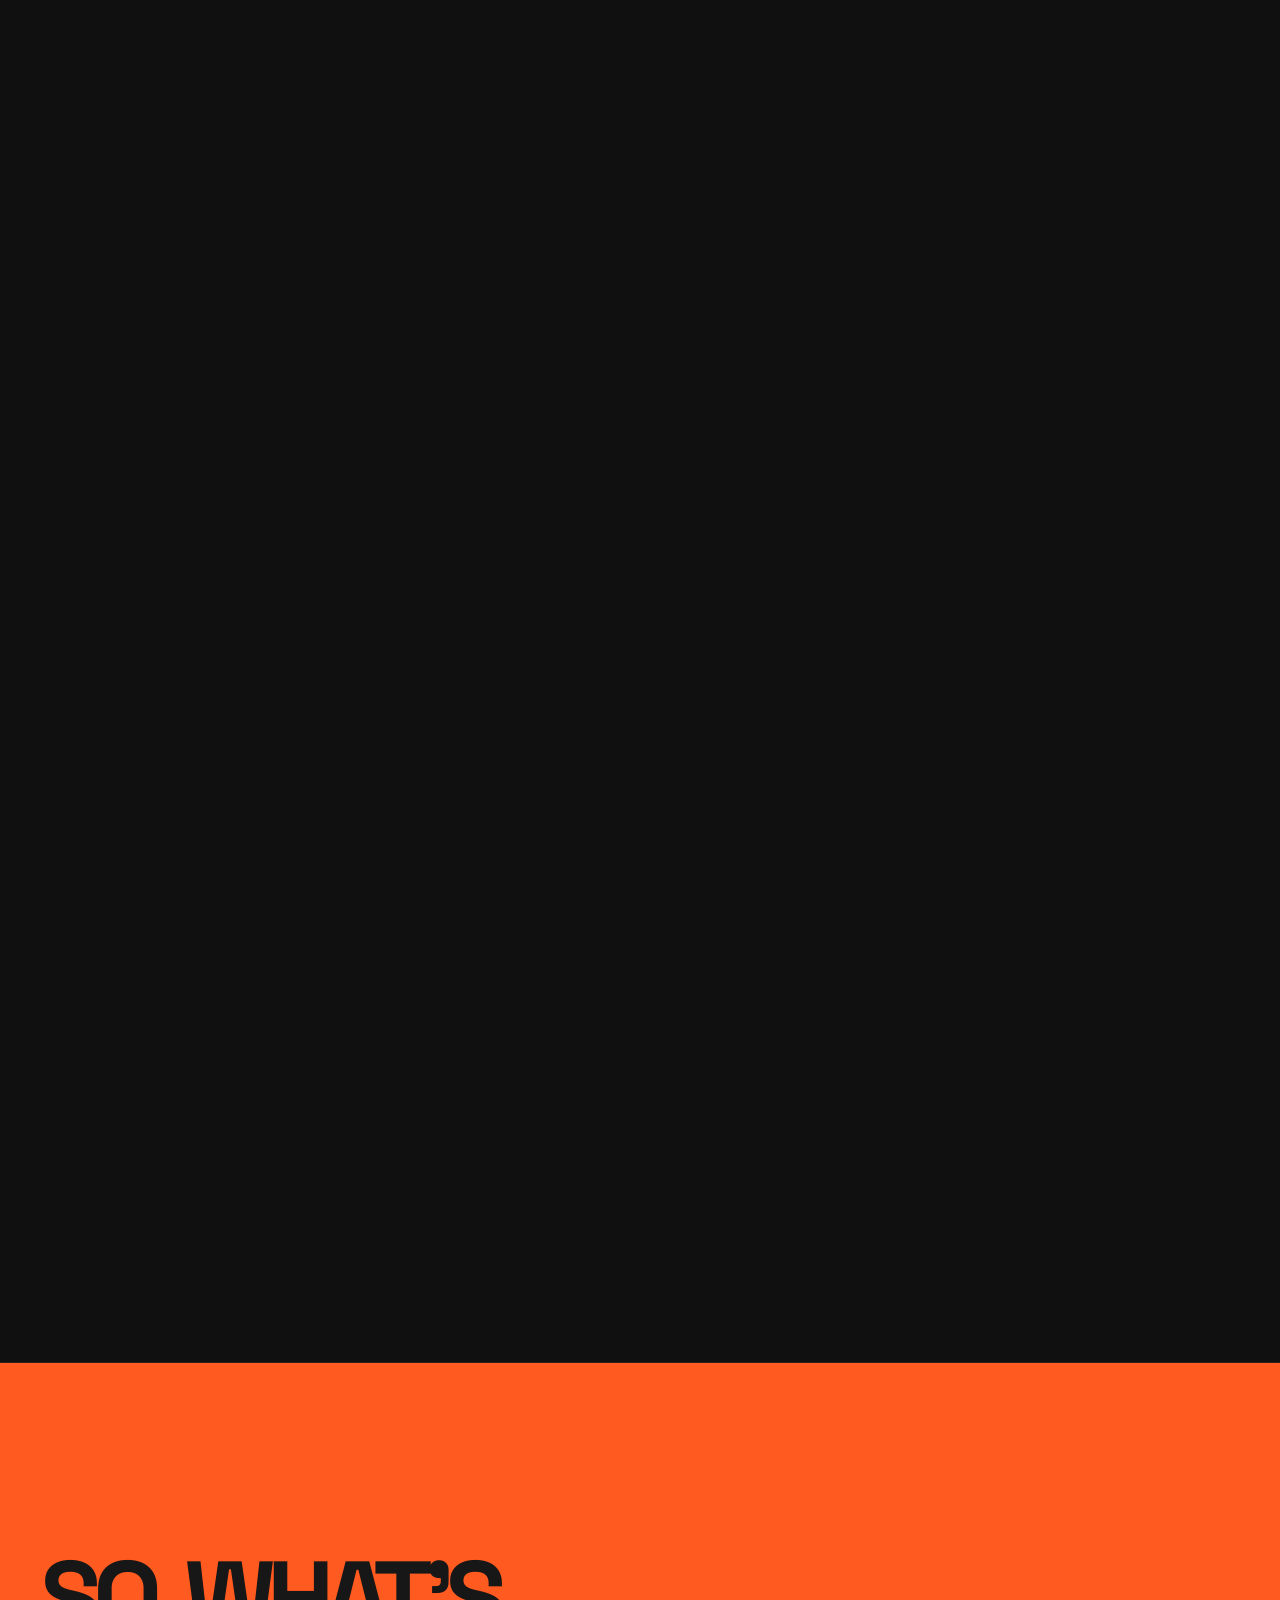
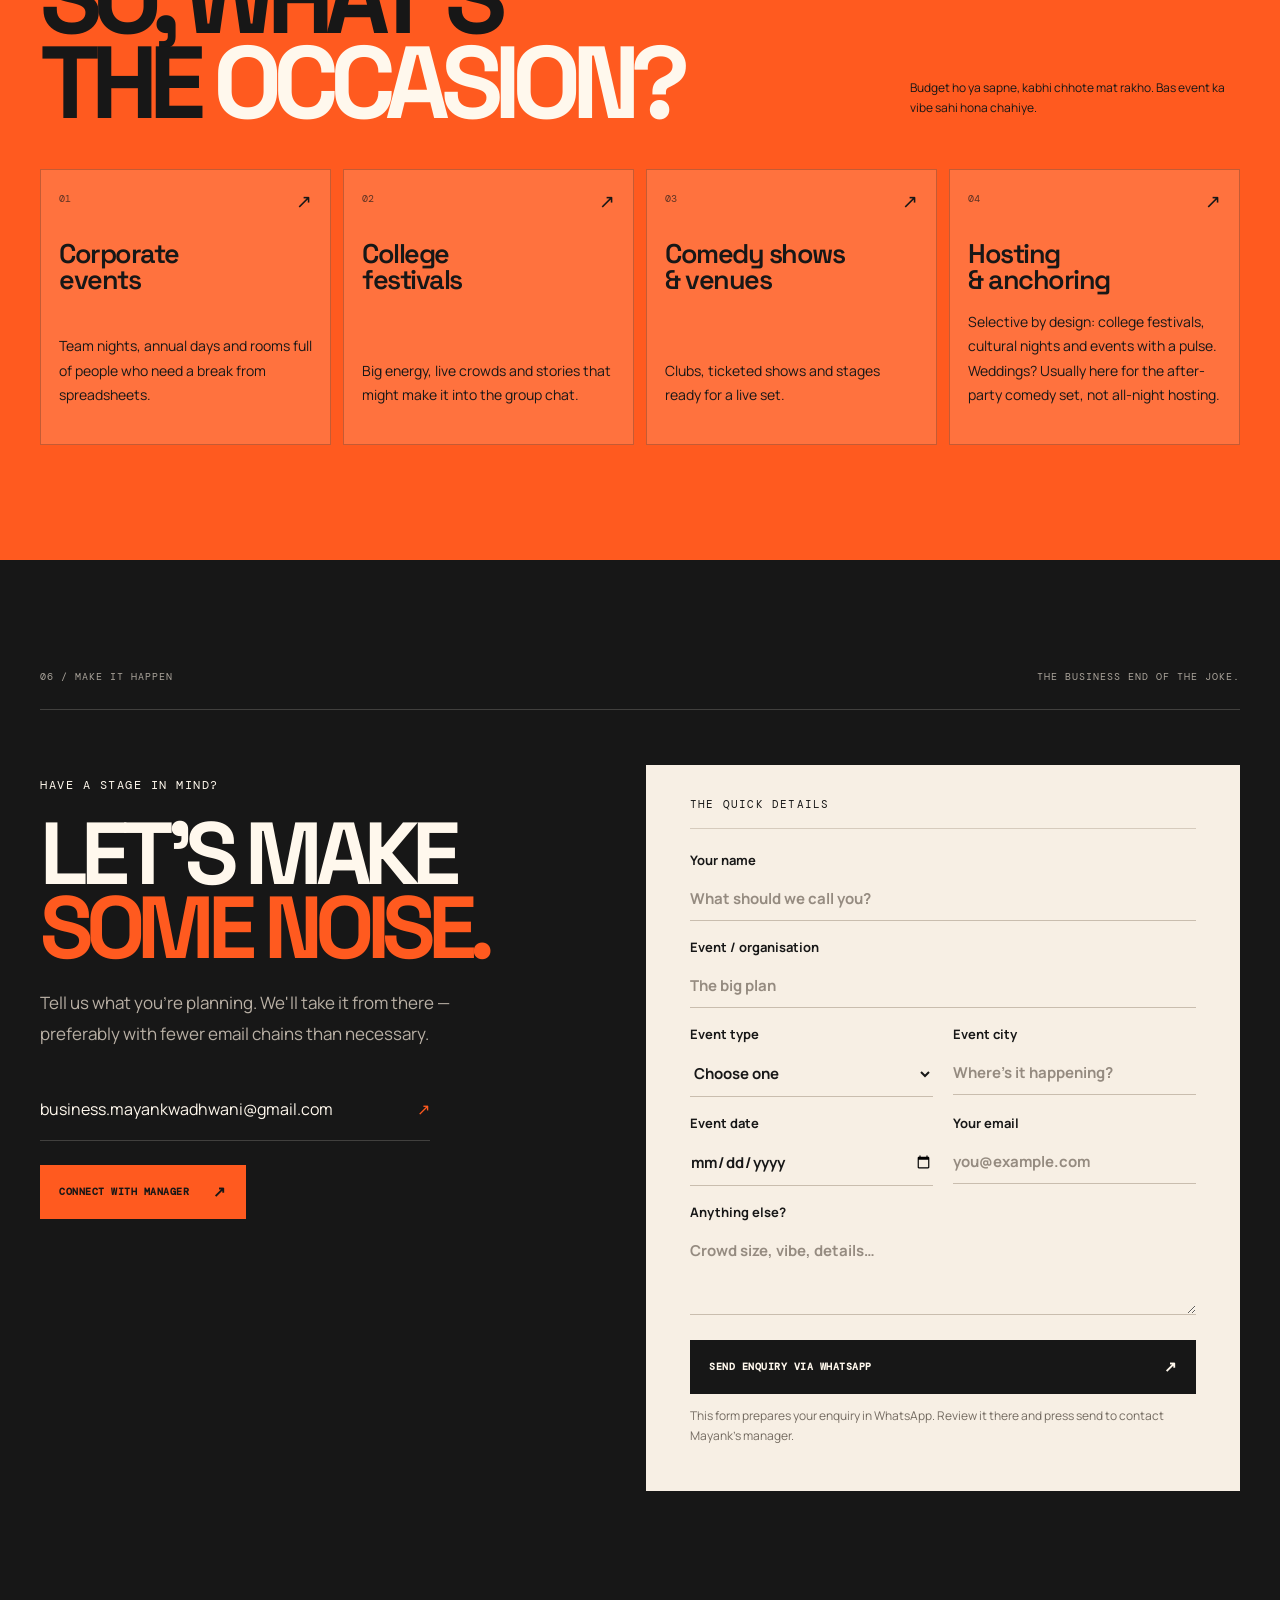
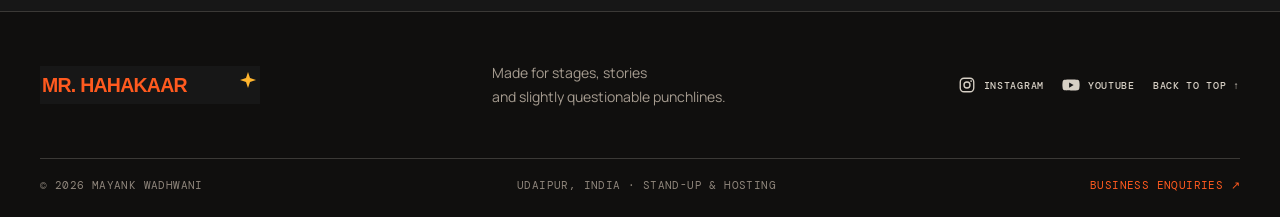
==== commit 8386d2ef: "Add files via upload" ====
--- a/index.html
+++ b/index.html
@@ -31,6 +31,7 @@
       <a href="#about">The person</a>
       <a href="#watch">Watch</a>
       <a href="#gallery">The evidence</a>
+      <a href="#collabs">Shared the Stage</a>
       <a href="#booking">Book him</a>
     </nav>
     <div class="header-socials" aria-label="Social media">
@@ -52,7 +53,7 @@
       </div>
       <div class="hero-content">
         <div class="hero-copy">
-          <p class="tiny-label reveal">HELLO, STRANGER. FUN DECISIONS START HERE.</p>
+          <p class="tiny-label reveal">HELLO, STRANGER. BAD DECISIONS START HERE.</p>
           <h1 id="hero-title" class="hero-title reveal">MAYANK<br><span>WADHWANI</span><i class="title-spark">✳</i></h1>
           <div class="hero-bottom reveal">
             <p class="hero-description">A comedian. An anchor. A man who turned “I have a thought” into a professional service.</p>
@@ -186,9 +187,58 @@
       </div>
     </section>
 
+
+    <section class="collabs-section" id="collabs">
+      <div class="section-shell collabs-inner">
+        <div class="section-index reveal"><span>04 / SHARED THE STAGE</span><span>GREAT STAGES. GOOD STORIES.</span></div>
+        <div class="section-title-row reveal">
+          <h2 class="section-heading">Shared the<br><span>stage.</span></h2>
+          <p>Some great stages. Some familiar faces. A lot of stories to tell.</p>
+        </div>
+        <div class="collabs-grid" id="collabs-grid">
+          <button class="collab-card reveal" data-image="assets/images/collabs/collab-01.jpg" data-caption="Featured in Tarak Mehta">
+            <img src="assets/images/collabs/collab-01.jpg" alt="Mayank pictured with the Tarak Mehta cast" loading="lazy"><span class="collab-overlay"><b>01</b><span>FEATURED IN TARAK MEHTA ↗</span></span><span class="collab-caption">Featured in <strong>Tarak Mehta</strong></span>
+          </button>
+          <button class="collab-card reveal" data-image="assets/images/collabs/collab-02.jpg" data-caption="Received honour from Sonali Bendre">
+            <img src="assets/images/collabs/collab-02.jpg" alt="Mayank receiving an honour from Sonali Bendre" loading="lazy"><span class="collab-overlay"><b>02</b><span>AN HONOUR TO REMEMBER ↗</span></span><span class="collab-caption">Received honour from <strong>Sonali Bendre</strong></span>
+          </button>
+          <button class="collab-card reveal" data-image="assets/images/collabs/collab-03.jpg" data-caption="Opening act for Zakir Khan">
+            <img src="assets/images/collabs/collab-03.jpg" alt="Mayank with Zakir Khan" loading="lazy"><span class="collab-overlay"><b>03</b><span>OPENING ACT ↗</span></span><span class="collab-caption">Opening act for <strong>Zakir Khan</strong></span>
+          </button>
+          <button class="collab-card reveal" data-image="assets/images/collabs/collab-04.jpg" data-caption="Opening act for Amit Tondon">
+            <img src="assets/images/collabs/collab-04.jpg" alt="Mayank with Amit Tondon" loading="lazy"><span class="collab-overlay"><b>04</b><span>OPENING ACT ↗</span></span><span class="collab-caption">Opening act for <strong>Amit Tondon</strong></span>
+          </button>
+          <button class="collab-card reveal" data-image="assets/images/collabs/collab-05.jpg" data-caption="Opening act for Akash Gupta">
+            <img src="assets/images/collabs/collab-05.jpg" alt="Mayank with Akash Gupta" loading="lazy"><span class="collab-overlay"><b>05</b><span>OPENING ACT ↗</span></span><span class="collab-caption">Opening act for <strong>Akash Gupta</strong></span>
+          </button>
+          <button class="collab-card reveal" data-image="assets/images/collabs/collab-06.jpg" data-caption="Opened the show for Anubhav Singh Bassi">
+            <img src="assets/images/collabs/collab-06.jpg" alt="Mayank with Anubhav Singh Bassi" loading="lazy"><span class="collab-overlay"><b>06</b><span>OPENED THE SHOW ↗</span></span><span class="collab-caption">Opened the show for <strong>Anubhav Singh Bassi</strong></span>
+          </button>
+          <button class="collab-card reveal" data-image="assets/images/collabs/collab-07.jpg" data-caption="Hosted JITO show for Gaurav Gupta">
+            <img src="assets/images/collabs/collab-07.jpg" alt="Mayank at the JITO show for Gaurav Gupta" loading="lazy"><span class="collab-overlay"><b>07</b><span>HOSTED THE SHOW ↗</span></span><span class="collab-caption">Hosted JITO show for <strong>Gaurav Gupta</strong></span>
+          </button>
+          <button class="collab-card reveal" data-image="assets/images/collabs/collab-08.jpg" data-caption="Opened Gaurav Gupta show">
+            <img src="assets/images/collabs/collab-08.jpg" alt="Mayank opening a Gaurav Gupta show" loading="lazy"><span class="collab-overlay"><b>08</b><span>OPENED THE SHOW ↗</span></span><span class="collab-caption">Opened the show for <strong>Gaurav Gupta</strong></span>
+          </button>
+          <button class="collab-card reveal" data-image="assets/images/collabs/collab-09.jpg" data-caption="Managed Atul Khatri show">
+            <img src="assets/images/collabs/collab-09.jpg" alt="Mayank with Atul Khatri" loading="lazy"><span class="collab-overlay"><b>09</b><span>SHOW MANAGEMENT ↗</span></span><span class="collab-caption">Managed the show for <strong>Atul Khatri</strong></span>
+          </button>
+          <button class="collab-card reveal" data-image="assets/images/collabs/collab-10.jpg" data-caption="Managed Abhishek Upmanyu show">
+            <img src="assets/images/collabs/collab-10.jpg" alt="Mayank with Abhishek Upmanyu" loading="lazy"><span class="collab-overlay"><b>10</b><span>SHOW MANAGEMENT ↗</span></span><span class="collab-caption">Managed the show for <strong>Abhishek Upmanyu</strong></span>
+          </button>
+          <button class="collab-card reveal" data-image="assets/images/collabs/collab-11.jpg" data-caption="Opening act for Harsh Gujral">
+            <img src="assets/images/collabs/collab-11.jpg" alt="Mayank with Harsh Gujral" loading="lazy"><span class="collab-overlay"><b>11</b><span>OPENING ACT ↗</span></span><span class="collab-caption">Opening act for <strong>Harsh Gujral</strong></span>
+          </button>
+          <button class="collab-card reveal" data-image="assets/images/collabs/collab-12.jpg" data-caption="Opening act for Inder Sahani">
+            <img src="assets/images/collabs/collab-12.jpg" alt="Mayank with Inder Sahani" loading="lazy"><span class="collab-overlay"><b>12</b><span>OPENING ACT ↗</span></span><span class="collab-caption">Opening act for <strong>Inder Sahani</strong></span>
+          </button>
+        </div>
+      </div>
+    </section>
+
     <section class="booking-section" id="booking">
       <div class="section-shell booking-inner">
-        <div class="section-index reveal"><span>04 / YOUR EVENT</span><span>YOU BRING THE PEOPLE. HE'LL BRING THE MIC.</span></div>
+        <div class="section-index reveal"><span>05 / YOUR EVENT</span><span>YOU BRING THE PEOPLE. HE'LL BRING THE MIC.</span></div>
         <div class="booking-heading-wrap">
           <h2 class="booking-heading reveal">SO, WHAT'S<br>THE <span>OCCASION?</span></h2>
           <p class="booking-aside reveal">Budget ho ya sapne, kabhi chhote mat rakho. Bas event ka vibe sahi hona chahiye.</p>
@@ -203,14 +253,14 @@
     </section>
 
     <section class="contact-section section-shell" id="contact">
-      <div class="section-index reveal"><span>05 / MAKE IT HAPPEN</span><span>THE BUSINESS END OF THE JOKE.</span></div>
+      <div class="section-index reveal"><span>06 / MAKE IT HAPPEN</span><span>THE BUSINESS END OF THE JOKE.</span></div>
       <div class="contact-layout">
         <div class="contact-copy reveal">
           <p class="eyebrow">HAVE A STAGE IN MIND?</p>
           <h2 class="contact-heading">LET'S MAKE<br><span>SOME NOISE.</span></h2>
           <p>Tell us what you're planning. We'll take it from there — preferably with fewer email chains than necessary.</p>
           <a class="contact-email" href="mailto:business.mayankwadhwani@gmail.com">business.mayankwadhwani@gmail.com <span>↗</span></a>
-          <a class="button button-hot whatsapp-link magnetic" href="https://wa.me/918079028032?text=Hey%20!%20Mayank%20ko%20stage%20pe%20laane%20ka%20plan%20hai%20%20.%20Can%20we%20discuss%20event%20details%20?%3F" target="_blank" rel="noopener noreferrer">CONNECT WITH MANAGER <span>↗</span></a>
+          <a class="button button-hot whatsapp-link magnetic" href="https://wa.me/918079028032?text=Hey%20manager%20sahab%21%20Mayank%20ko%20stage%20pe%20laane%20ka%20plan%20hai%20%F0%9F%98%8E%20Event%20details%20discuss%20kar%20sakte%20hain%3F" target="_blank" rel="noopener noreferrer">CONNECT WITH MANAGER <span>↗</span></a>
         </div>
         <form class="booking-form reveal" id="booking-form">
           <p class="form-heading">THE QUICK DETAILS</p>
--- a/styles.css
+++ b/styles.css
@@ -199,3 +199,23 @@
   .footer-logo img{width:178px}
   .footer-socials .social-icon-link span{font-size:8px}
 }
+
+
+/* Shared-stage / collaborators gallery */
+.collabs-section{background:#101010;color:var(--paper);padding:94px 0 108px;border-top:1px solid #282421;border-bottom:1px solid #282421}
+.collabs-section .section-index{border-color:#37312c;color:#aaa49b}
+.collabs-section .section-title-row{padding:48px 0 36px;align-items:flex-end}
+.collabs-section .section-title-row>p{max-width:340px;font-size:clamp(14px,1.1vw,16px);line-height:1.7;color:#c4bbb0}
+.collabs-grid{display:grid;grid-template-columns:repeat(3,minmax(0,1fr));gap:30px 20px}
+.collab-card{position:relative;display:flex;flex-direction:column;align-items:stretch;text-align:left;padding:0;border:0;background:#191817;color:var(--paper);cursor:pointer;overflow:hidden;min-width:0}
+.collab-card img{display:block;width:100%;aspect-ratio:1.18/1;object-fit:cover;transition:transform .55s cubic-bezier(.2,.7,.2,1),filter .35s;filter:saturate(.88)}
+.collab-card:hover img,.collab-card:focus-visible img{transform:scale(1.035);filter:saturate(1.08)}
+.collab-overlay{position:absolute;inset:0 0 auto;display:flex;justify-content:space-between;align-items:center;padding:13px 14px;background:linear-gradient(#0009,transparent);font:10px var(--mono);letter-spacing:.7px;opacity:0;transition:opacity .25s}
+.collab-card:hover .collab-overlay,.collab-card:focus-visible .collab-overlay{opacity:1}
+.collab-overlay b{color:var(--yellow);font-weight:500}
+.collab-caption{display:block;padding:17px 17px 19px;font-size:13px;line-height:1.55;color:#bdb4aa;min-height:76px}
+.collab-caption strong{display:block;font-size:19px;line-height:1.2;color:var(--paper);font-weight:700;margin-top:3px;letter-spacing:-.4px}
+.collab-card:focus-visible{outline:2px solid var(--orange);outline-offset:4px}
+@media(max-width:900px){.collabs-grid{grid-template-columns:repeat(2,minmax(0,1fr));gap:22px 14px}.collabs-section{padding:78px 0 88px}}
+@media(max-width:650px){.collabs-section{padding:68px 0 74px}.collabs-section .section-title-row{display:block;padding:32px 0 25px}.collabs-section .section-title-row>p{margin-top:18px;font-size:13px}.collabs-grid{grid-template-columns:repeat(2,minmax(0,1fr));gap:16px 10px}.collab-card img{aspect-ratio:.88/1}.collab-caption{padding:12px 10px 14px;font-size:11px;min-height:75px}.collab-caption strong{font-size:15px}.collab-overlay{opacity:1;padding:8px;font-size:8px}}
+@media(prefers-reduced-motion:reduce){.collab-card img{transition:none}}
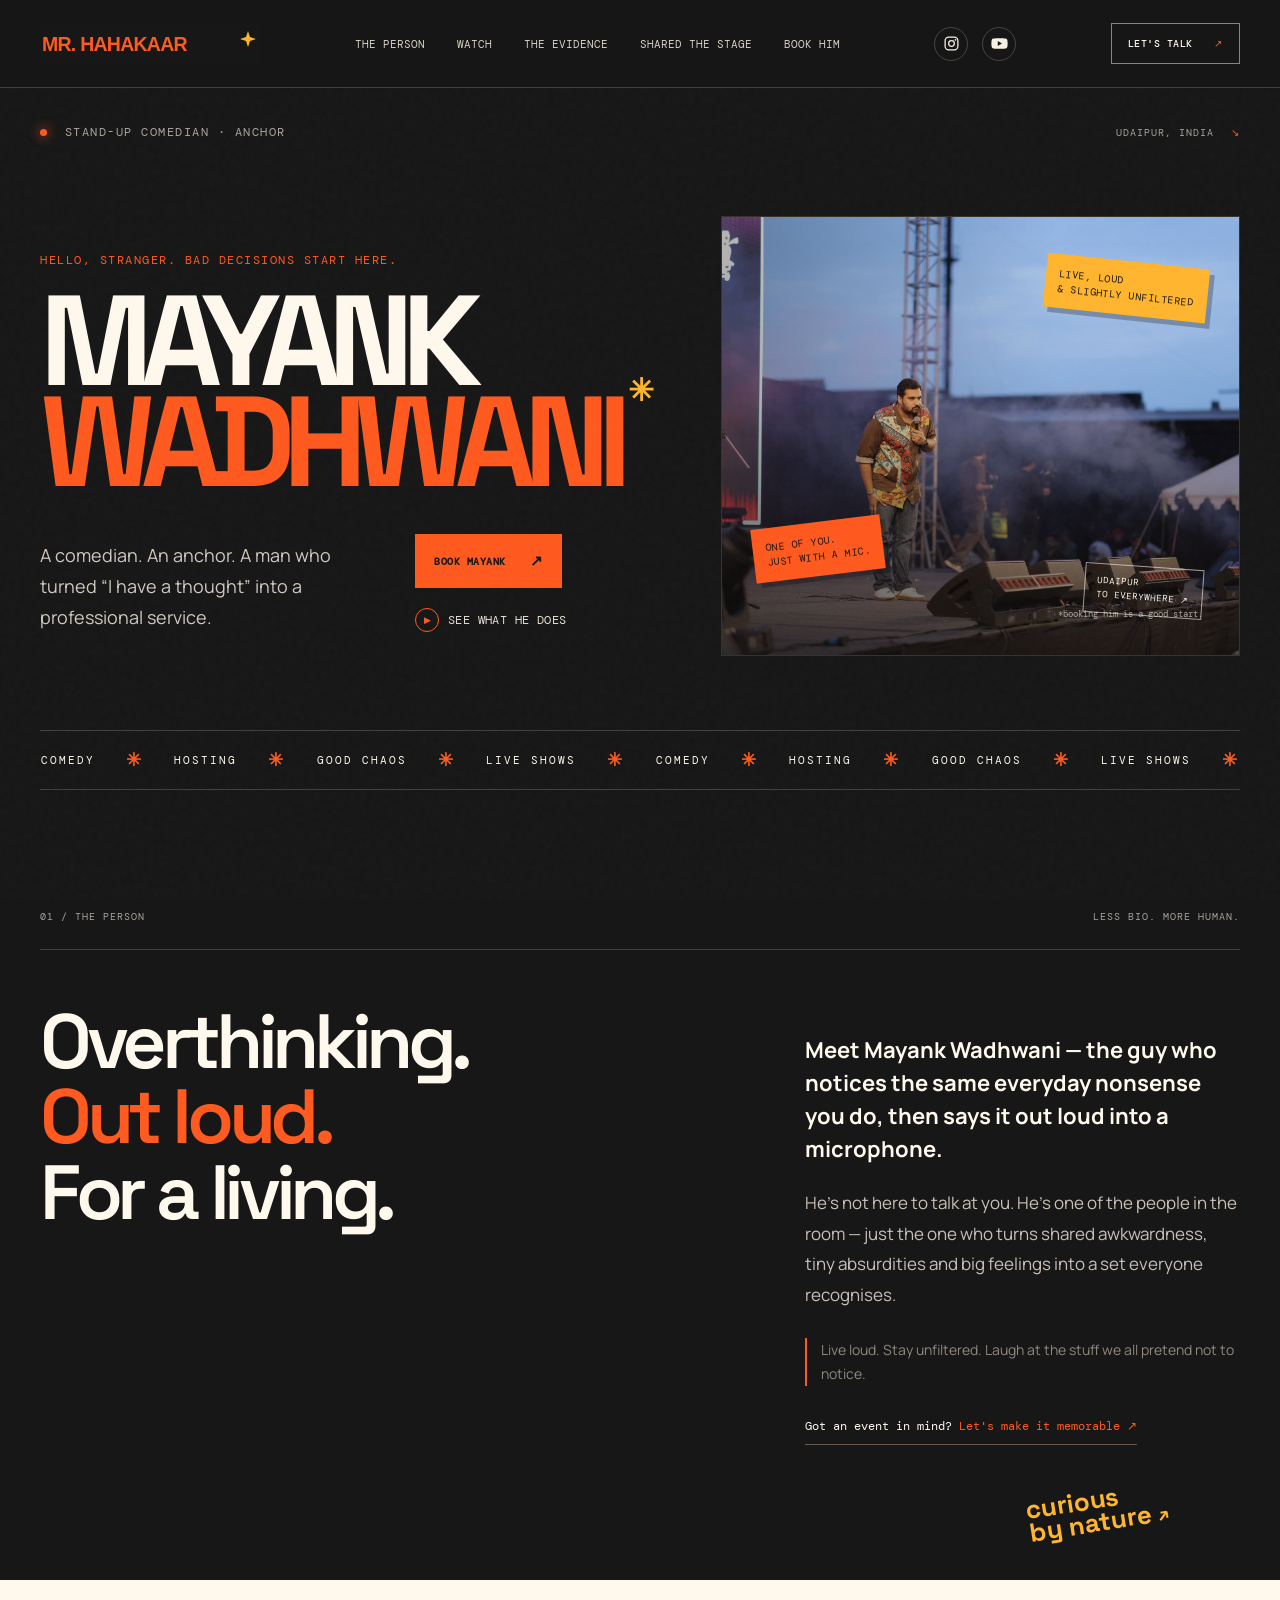
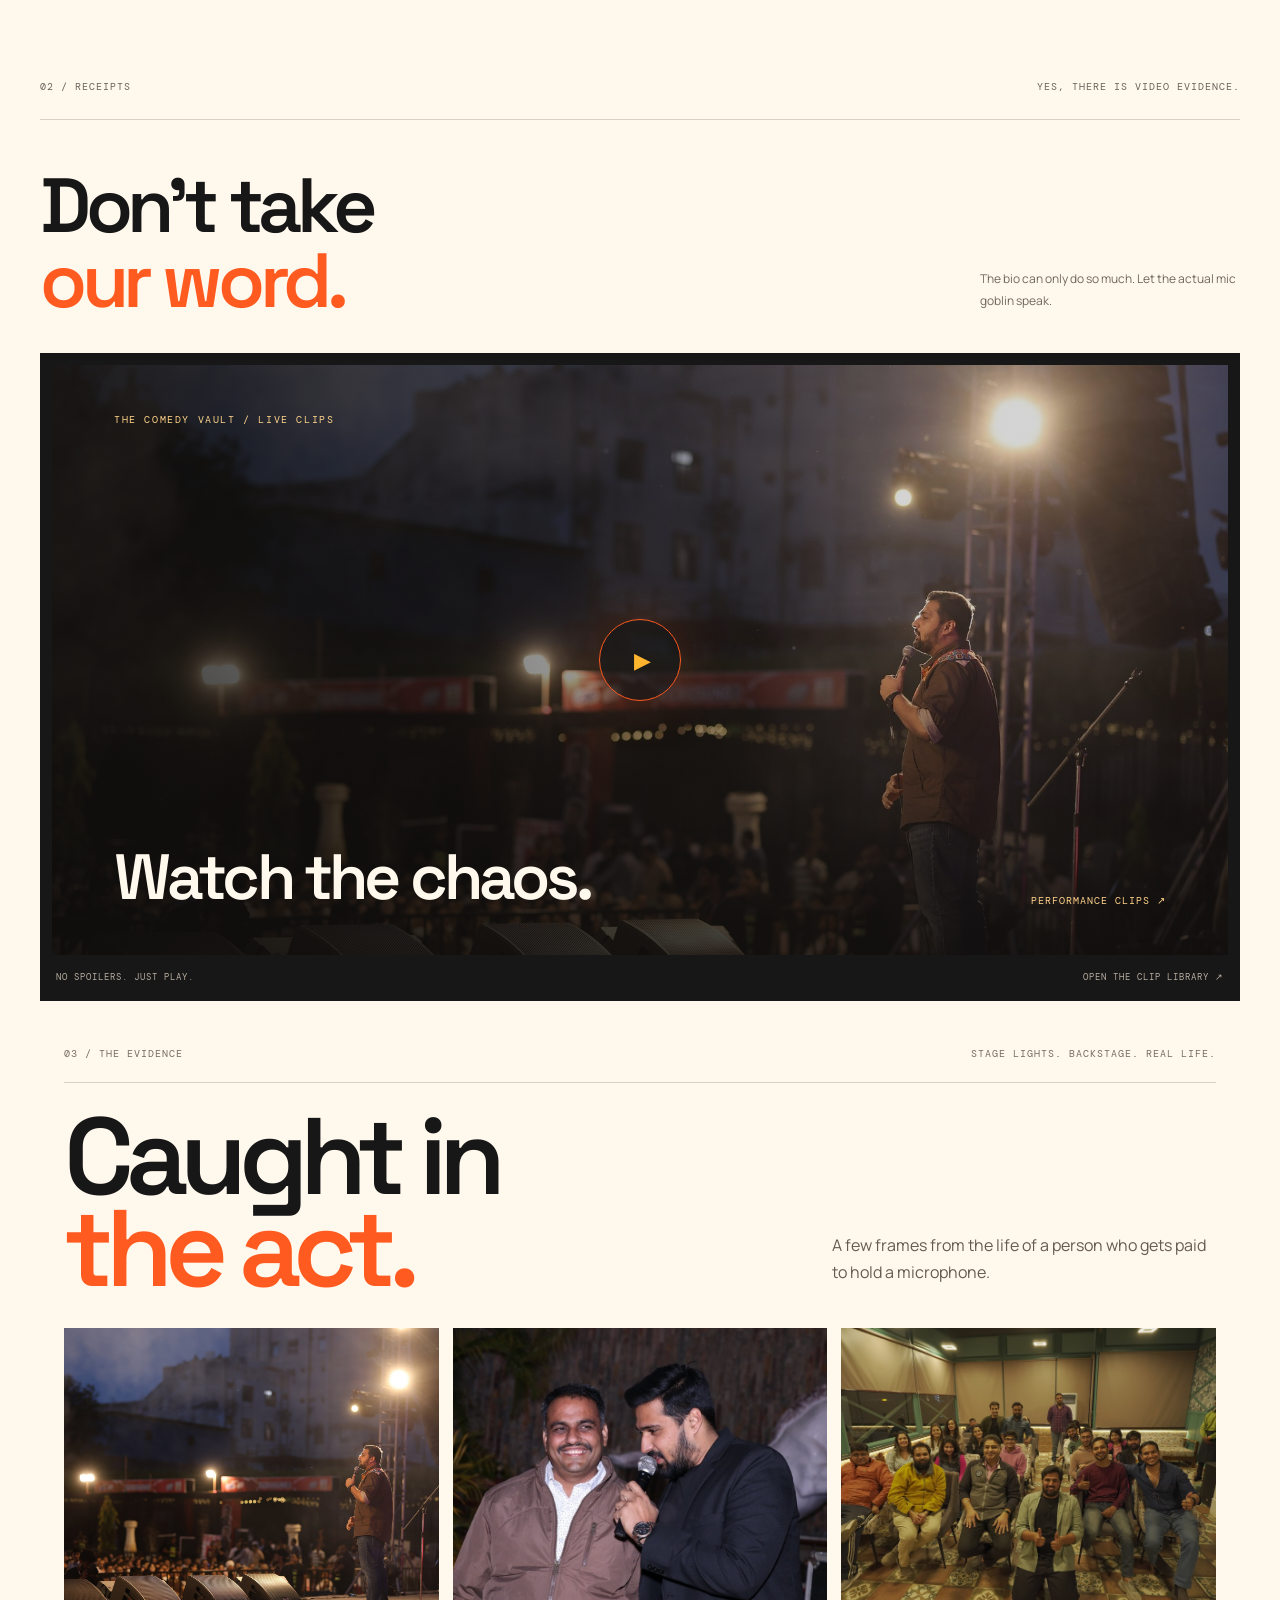
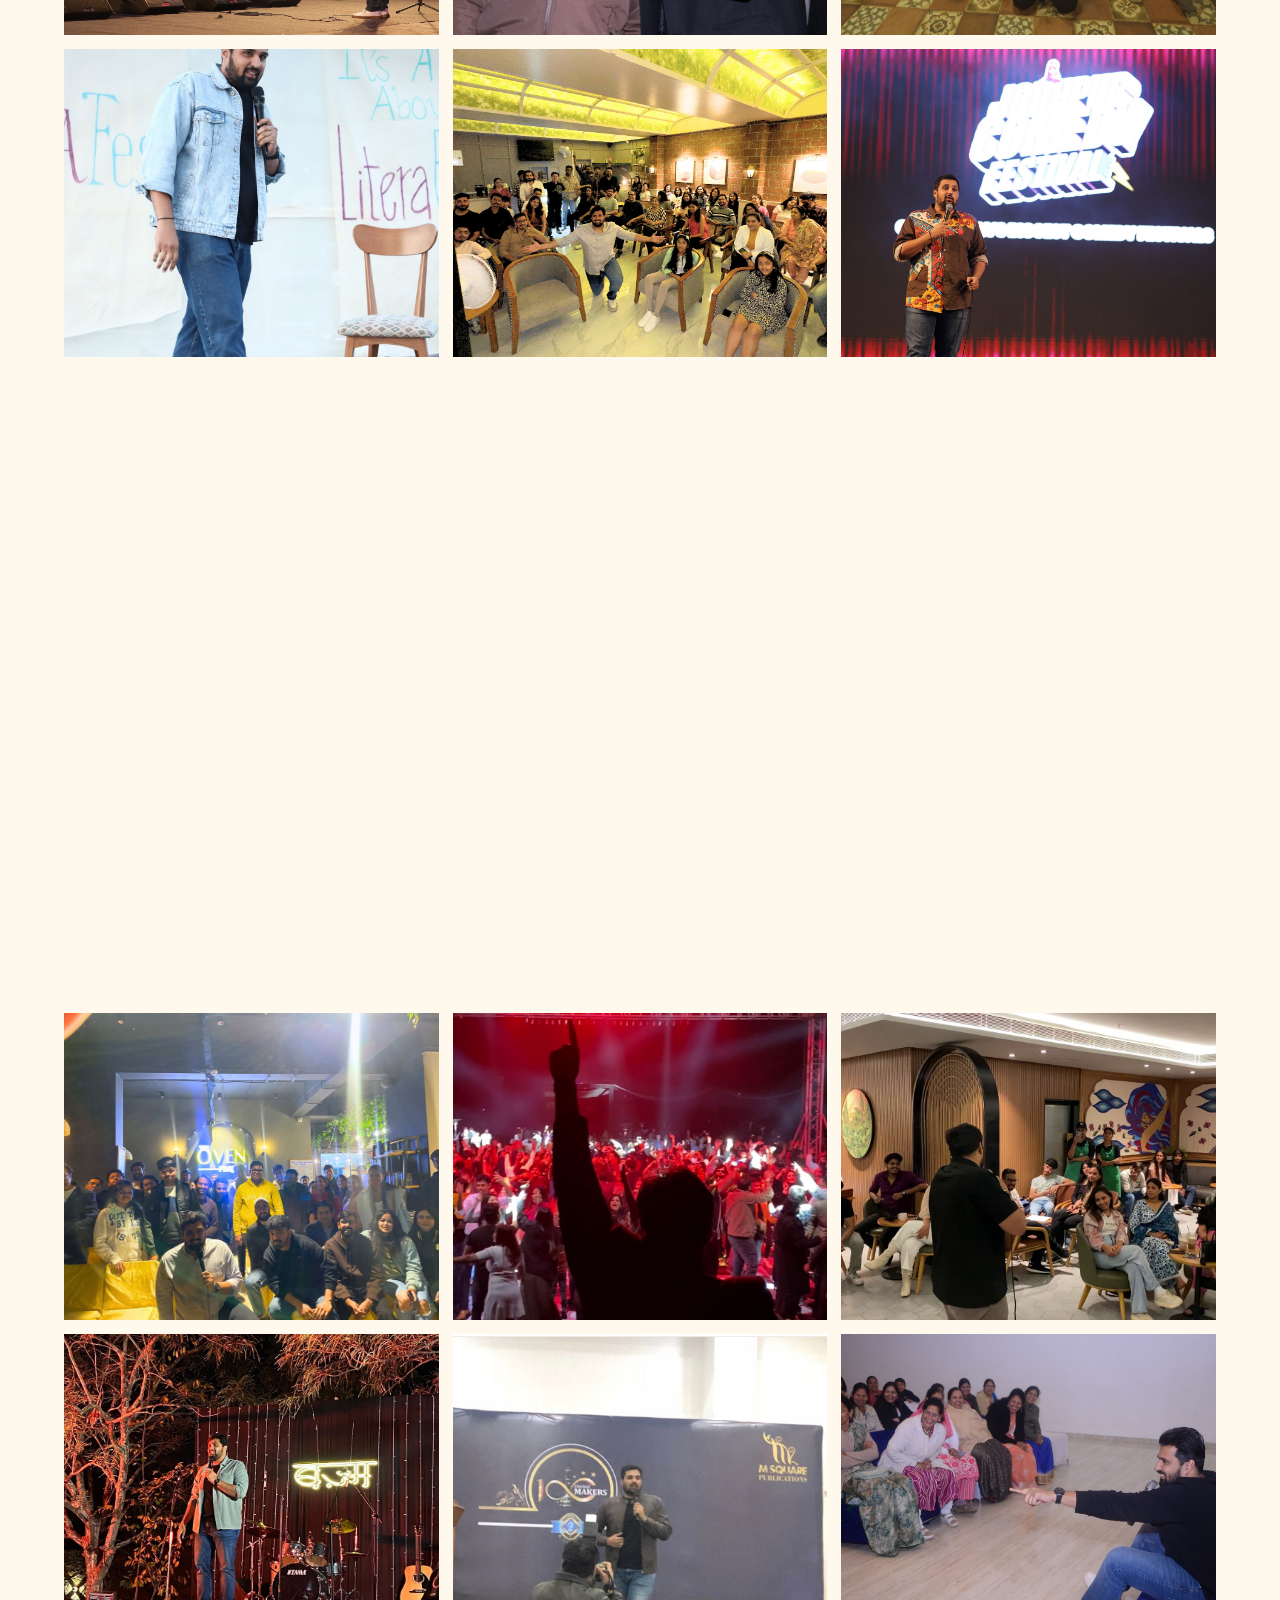
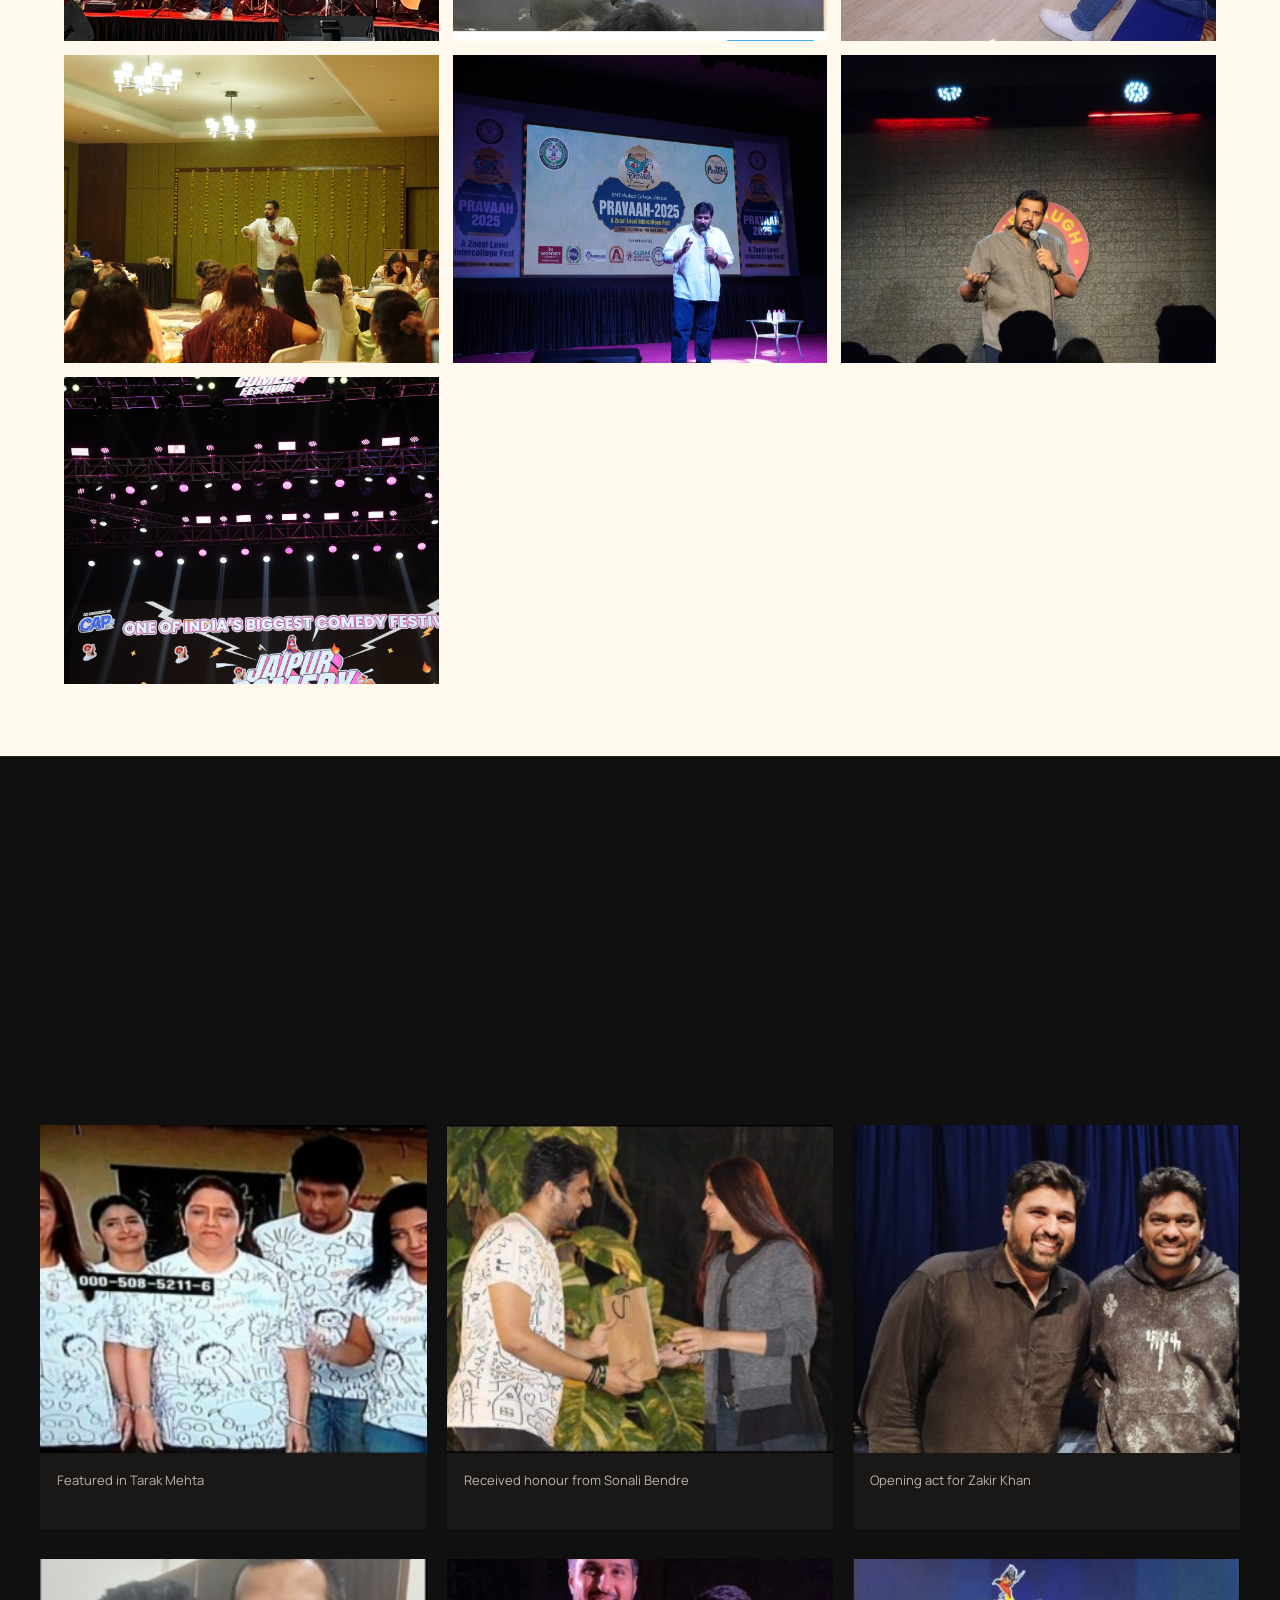
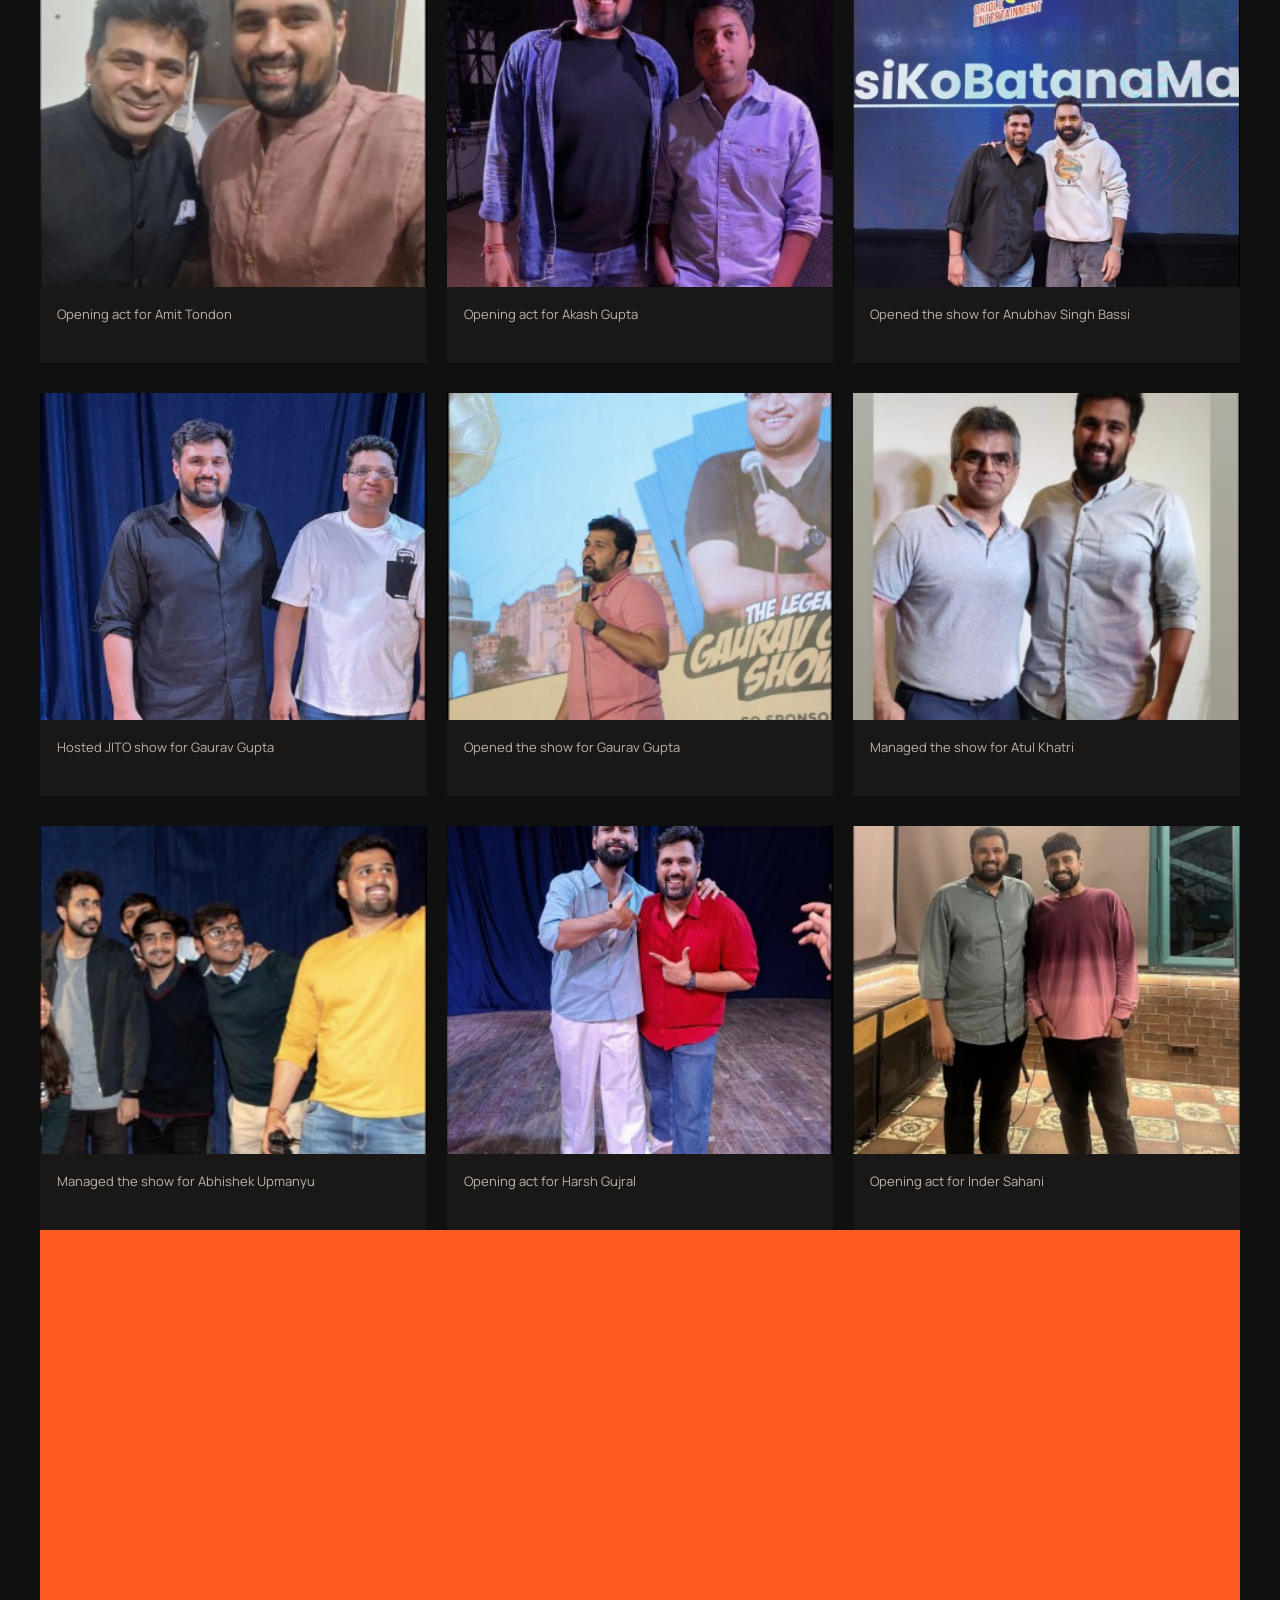
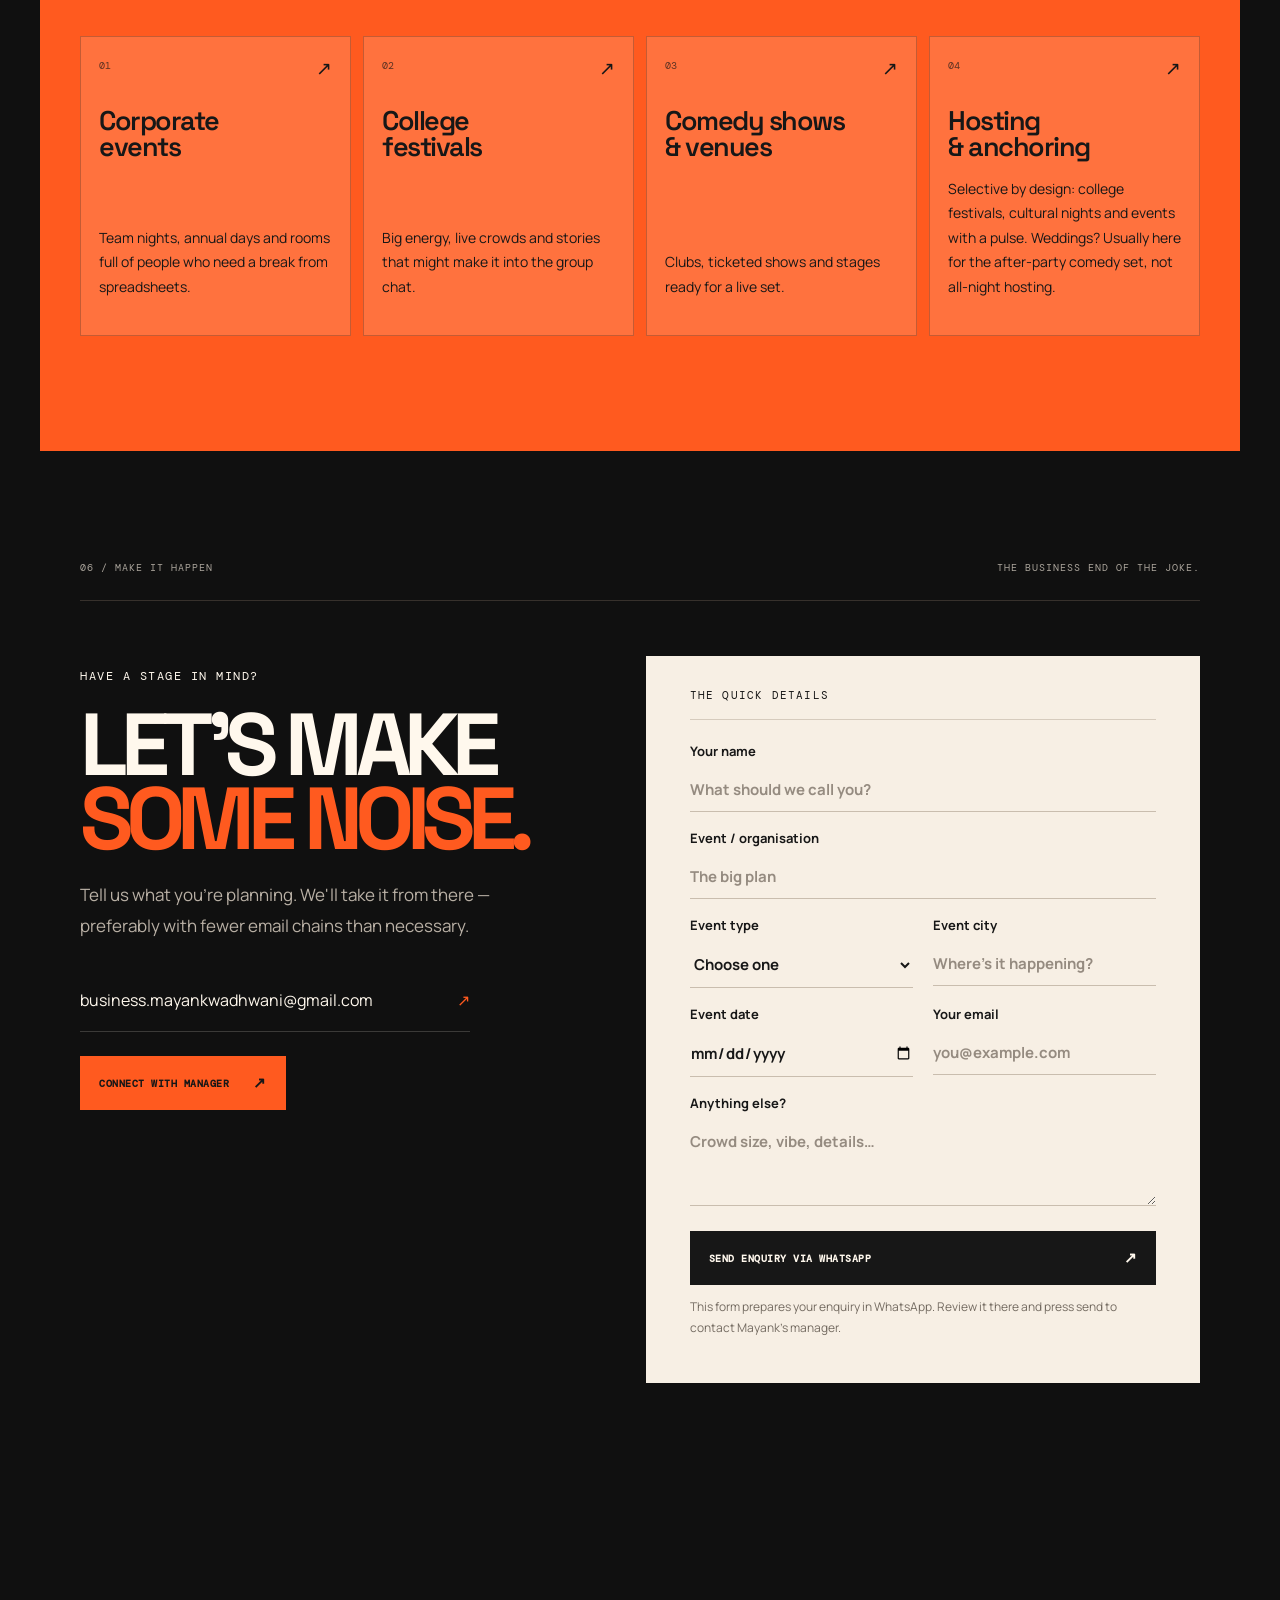
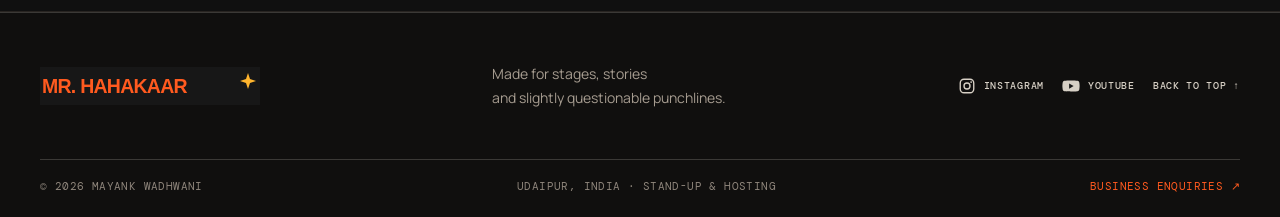
==== commit bdb60948: "Add files via upload" ====
--- a/index.html
+++ b/index.html
@@ -190,51 +190,12 @@
 
     <section class="collabs-section" id="collabs">
       <div class="section-shell collabs-inner">
-        <div class="section-index reveal"><span>04 / SHARED THE STAGE</span><span>GREAT STAGES. GOOD STORIES.</span></div>
+        <div class="section-index reveal"><span>04 / SHARED THE STAGE</span><span>BIG NAMES. BIGGER STORIES.</span></div>
         <div class="section-title-row reveal">
           <h2 class="section-heading">Shared the<br><span>stage.</span></h2>
           <p>Some great stages. Some familiar faces. A lot of stories to tell.</p>
         </div>
-        <div class="collabs-grid" id="collabs-grid">
-          <button class="collab-card reveal" data-image="assets/images/collabs/collab-01.jpg" data-caption="Featured in Tarak Mehta">
-            <img src="assets/images/collabs/collab-01.jpg" alt="Mayank pictured with the Tarak Mehta cast" loading="lazy"><span class="collab-overlay"><b>01</b><span>FEATURED IN TARAK MEHTA ↗</span></span><span class="collab-caption">Featured in <strong>Tarak Mehta</strong></span>
-          </button>
-          <button class="collab-card reveal" data-image="assets/images/collabs/collab-02.jpg" data-caption="Received honour from Sonali Bendre">
-            <img src="assets/images/collabs/collab-02.jpg" alt="Mayank receiving an honour from Sonali Bendre" loading="lazy"><span class="collab-overlay"><b>02</b><span>AN HONOUR TO REMEMBER ↗</span></span><span class="collab-caption">Received honour from <strong>Sonali Bendre</strong></span>
-          </button>
-          <button class="collab-card reveal" data-image="assets/images/collabs/collab-03.jpg" data-caption="Opening act for Zakir Khan">
-            <img src="assets/images/collabs/collab-03.jpg" alt="Mayank with Zakir Khan" loading="lazy"><span class="collab-overlay"><b>03</b><span>OPENING ACT ↗</span></span><span class="collab-caption">Opening act for <strong>Zakir Khan</strong></span>
-          </button>
-          <button class="collab-card reveal" data-image="assets/images/collabs/collab-04.jpg" data-caption="Opening act for Amit Tondon">
-            <img src="assets/images/collabs/collab-04.jpg" alt="Mayank with Amit Tondon" loading="lazy"><span class="collab-overlay"><b>04</b><span>OPENING ACT ↗</span></span><span class="collab-caption">Opening act for <strong>Amit Tondon</strong></span>
-          </button>
-          <button class="collab-card reveal" data-image="assets/images/collabs/collab-05.jpg" data-caption="Opening act for Akash Gupta">
-            <img src="assets/images/collabs/collab-05.jpg" alt="Mayank with Akash Gupta" loading="lazy"><span class="collab-overlay"><b>05</b><span>OPENING ACT ↗</span></span><span class="collab-caption">Opening act for <strong>Akash Gupta</strong></span>
-          </button>
-          <button class="collab-card reveal" data-image="assets/images/collabs/collab-06.jpg" data-caption="Opened the show for Anubhav Singh Bassi">
-            <img src="assets/images/collabs/collab-06.jpg" alt="Mayank with Anubhav Singh Bassi" loading="lazy"><span class="collab-overlay"><b>06</b><span>OPENED THE SHOW ↗</span></span><span class="collab-caption">Opened the show for <strong>Anubhav Singh Bassi</strong></span>
-          </button>
-          <button class="collab-card reveal" data-image="assets/images/collabs/collab-07.jpg" data-caption="Hosted JITO show for Gaurav Gupta">
-            <img src="assets/images/collabs/collab-07.jpg" alt="Mayank at the JITO show for Gaurav Gupta" loading="lazy"><span class="collab-overlay"><b>07</b><span>HOSTED THE SHOW ↗</span></span><span class="collab-caption">Hosted JITO show for <strong>Gaurav Gupta</strong></span>
-          </button>
-          <button class="collab-card reveal" data-image="assets/images/collabs/collab-08.jpg" data-caption="Opened Gaurav Gupta show">
-            <img src="assets/images/collabs/collab-08.jpg" alt="Mayank opening a Gaurav Gupta show" loading="lazy"><span class="collab-overlay"><b>08</b><span>OPENED THE SHOW ↗</span></span><span class="collab-caption">Opened the show for <strong>Gaurav Gupta</strong></span>
-          </button>
-          <button class="collab-card reveal" data-image="assets/images/collabs/collab-09.jpg" data-caption="Managed Atul Khatri show">
-            <img src="assets/images/collabs/collab-09.jpg" alt="Mayank with Atul Khatri" loading="lazy"><span class="collab-overlay"><b>09</b><span>SHOW MANAGEMENT ↗</span></span><span class="collab-caption">Managed the show for <strong>Atul Khatri</strong></span>
-          </button>
-          <button class="collab-card reveal" data-image="assets/images/collabs/collab-10.jpg" data-caption="Managed Abhishek Upmanyu show">
-            <img src="assets/images/collabs/collab-10.jpg" alt="Mayank with Abhishek Upmanyu" loading="lazy"><span class="collab-overlay"><b>10</b><span>SHOW MANAGEMENT ↗</span></span><span class="collab-caption">Managed the show for <strong>Abhishek Upmanyu</strong></span>
-          </button>
-          <button class="collab-card reveal" data-image="assets/images/collabs/collab-11.jpg" data-caption="Opening act for Harsh Gujral">
-            <img src="assets/images/collabs/collab-11.jpg" alt="Mayank with Harsh Gujral" loading="lazy"><span class="collab-overlay"><b>11</b><span>OPENING ACT ↗</span></span><span class="collab-caption">Opening act for <strong>Harsh Gujral</strong></span>
-          </button>
-          <button class="collab-card reveal" data-image="assets/images/collabs/collab-12.jpg" data-caption="Opening act for Inder Sahani">
-            <img src="assets/images/collabs/collab-12.jpg" alt="Mayank with Inder Sahani" loading="lazy"><span class="collab-overlay"><b>12</b><span>OPENING ACT ↗</span></span><span class="collab-caption">Opening act for <strong>Inder Sahani</strong></span>
-          </button>
-        </div>
-      </div>
-    </section>
+        <div class="collabs-grid" id="collabs-grid" aria-live="polite"><p class="collabs-loading">Loading the people Mayank has shared the stage with…</p></div>
 
     <section class="booking-section" id="booking">
       <div class="section-shell booking-inner">
--- a/styles.css
+++ b/styles.css
@@ -219,3 +219,6 @@
 @media(max-width:900px){.collabs-grid{grid-template-columns:repeat(2,minmax(0,1fr));gap:22px 14px}.collabs-section{padding:78px 0 88px}}
 @media(max-width:650px){.collabs-section{padding:68px 0 74px}.collabs-section .section-title-row{display:block;padding:32px 0 25px}.collabs-section .section-title-row>p{margin-top:18px;font-size:13px}.collabs-grid{grid-template-columns:repeat(2,minmax(0,1fr));gap:16px 10px}.collab-card img{aspect-ratio:.88/1}.collab-caption{padding:12px 10px 14px;font-size:11px;min-height:75px}.collab-caption strong{font-size:15px}.collab-overlay{opacity:1;padding:8px;font-size:8px}}
 @media(prefers-reduced-motion:reduce){.collab-card img{transition:none}}
+
+/* Shared the Stage: data-driven gallery helper text */
+.collabs-loading{grid-column:1/-1;color:#b9b0a5;font-size:16px;line-height:1.7;padding:24px 0}
